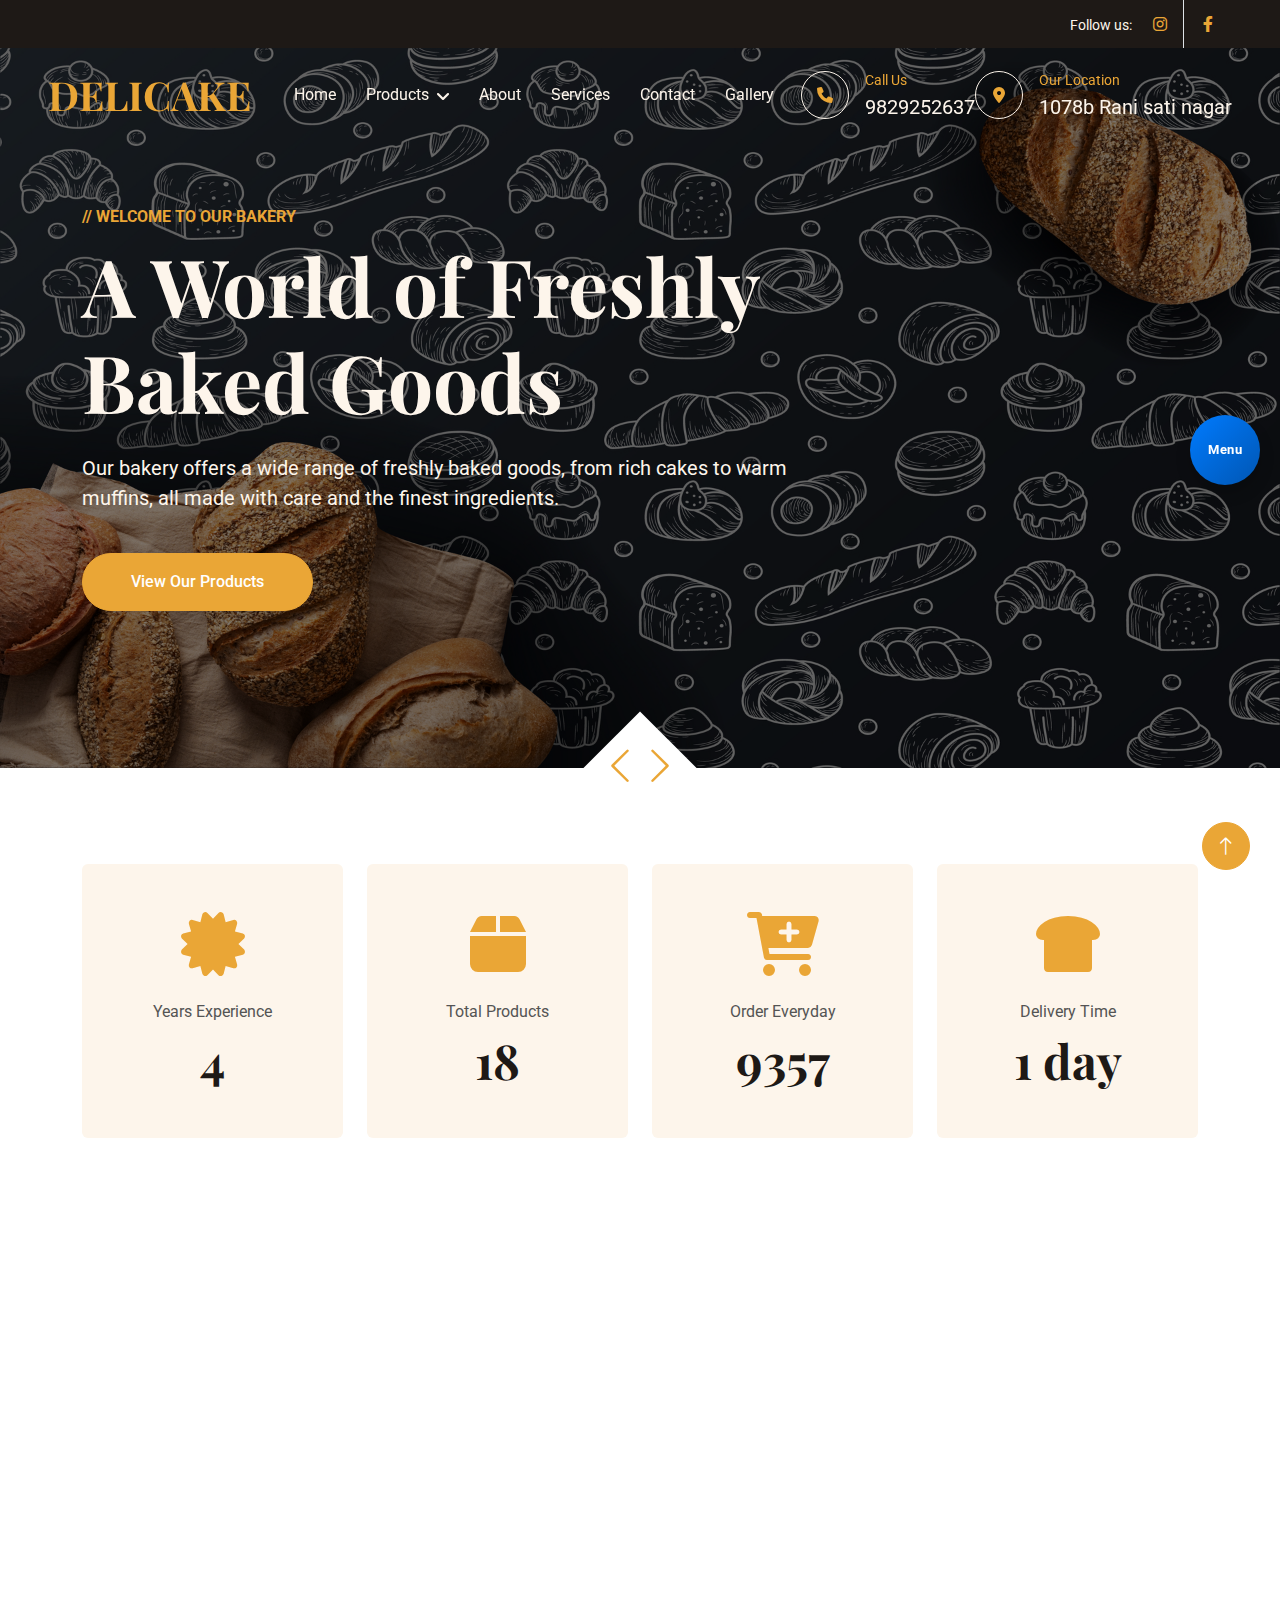
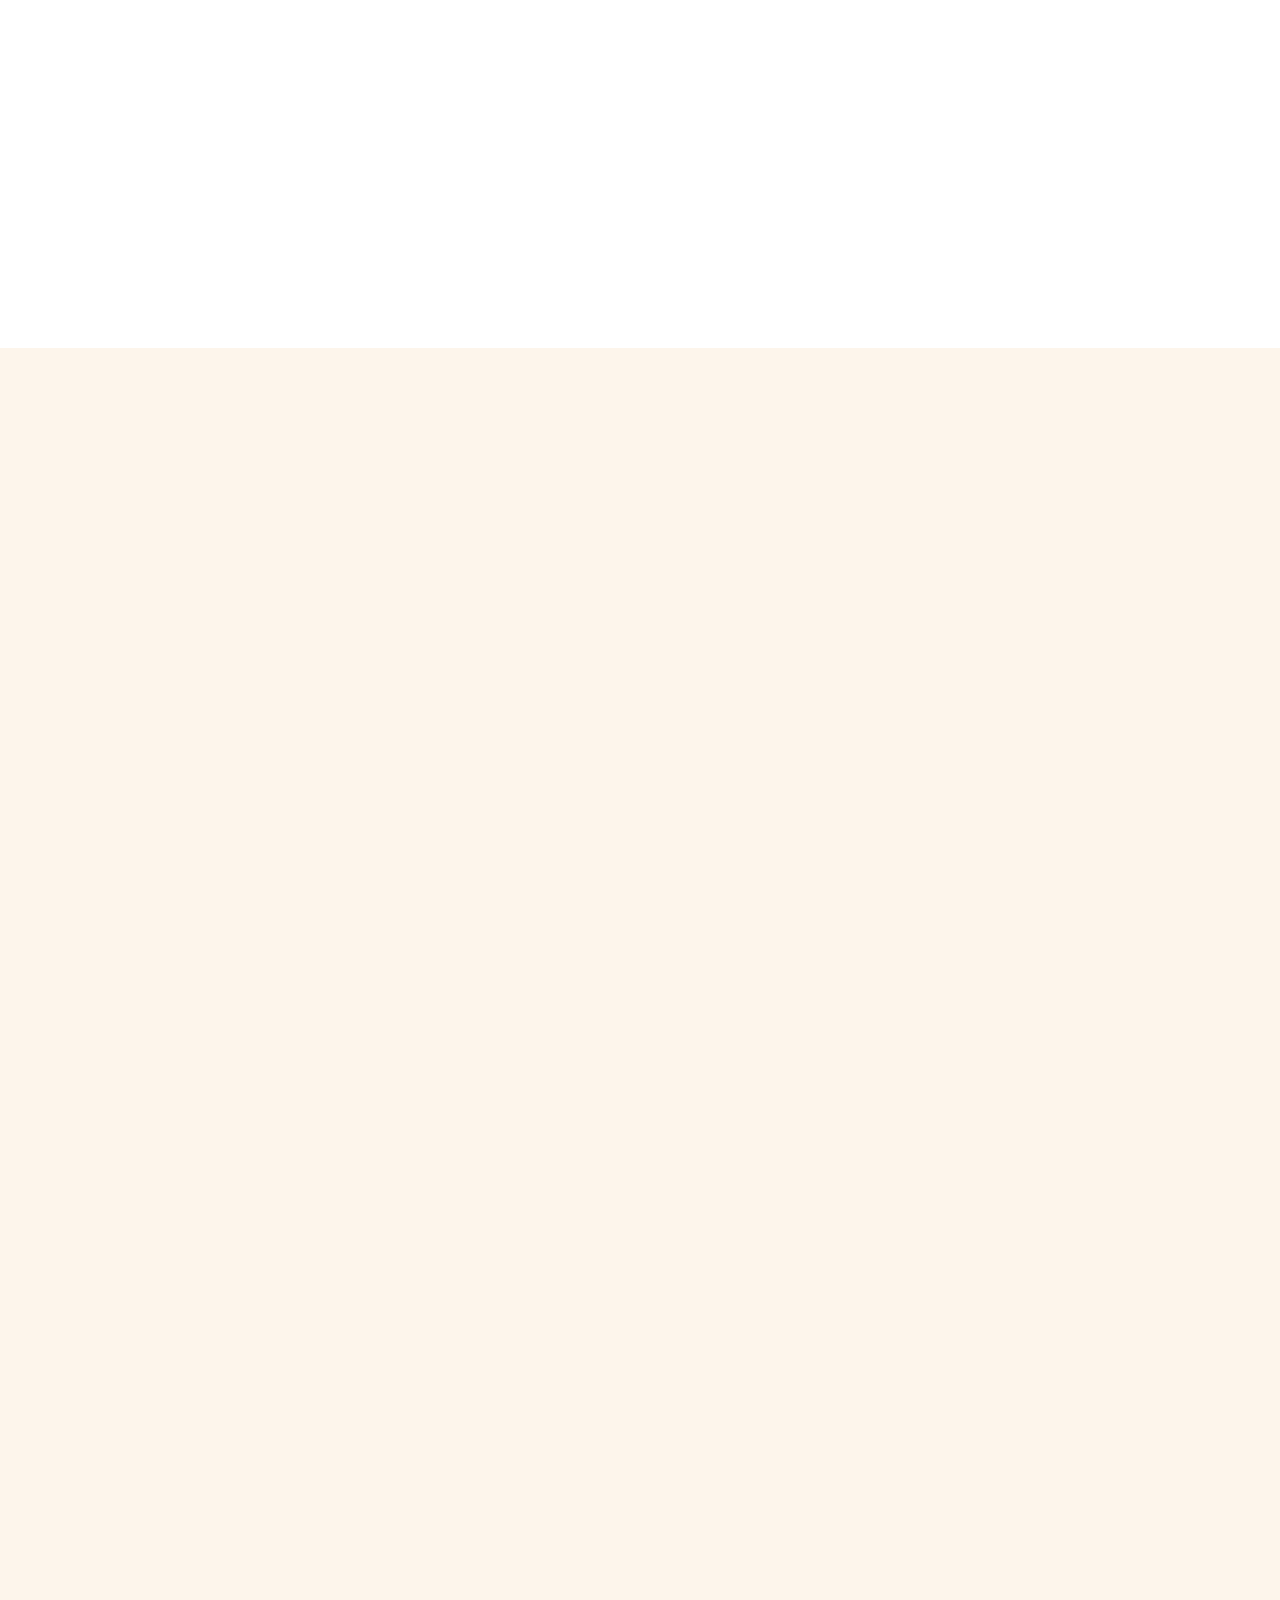
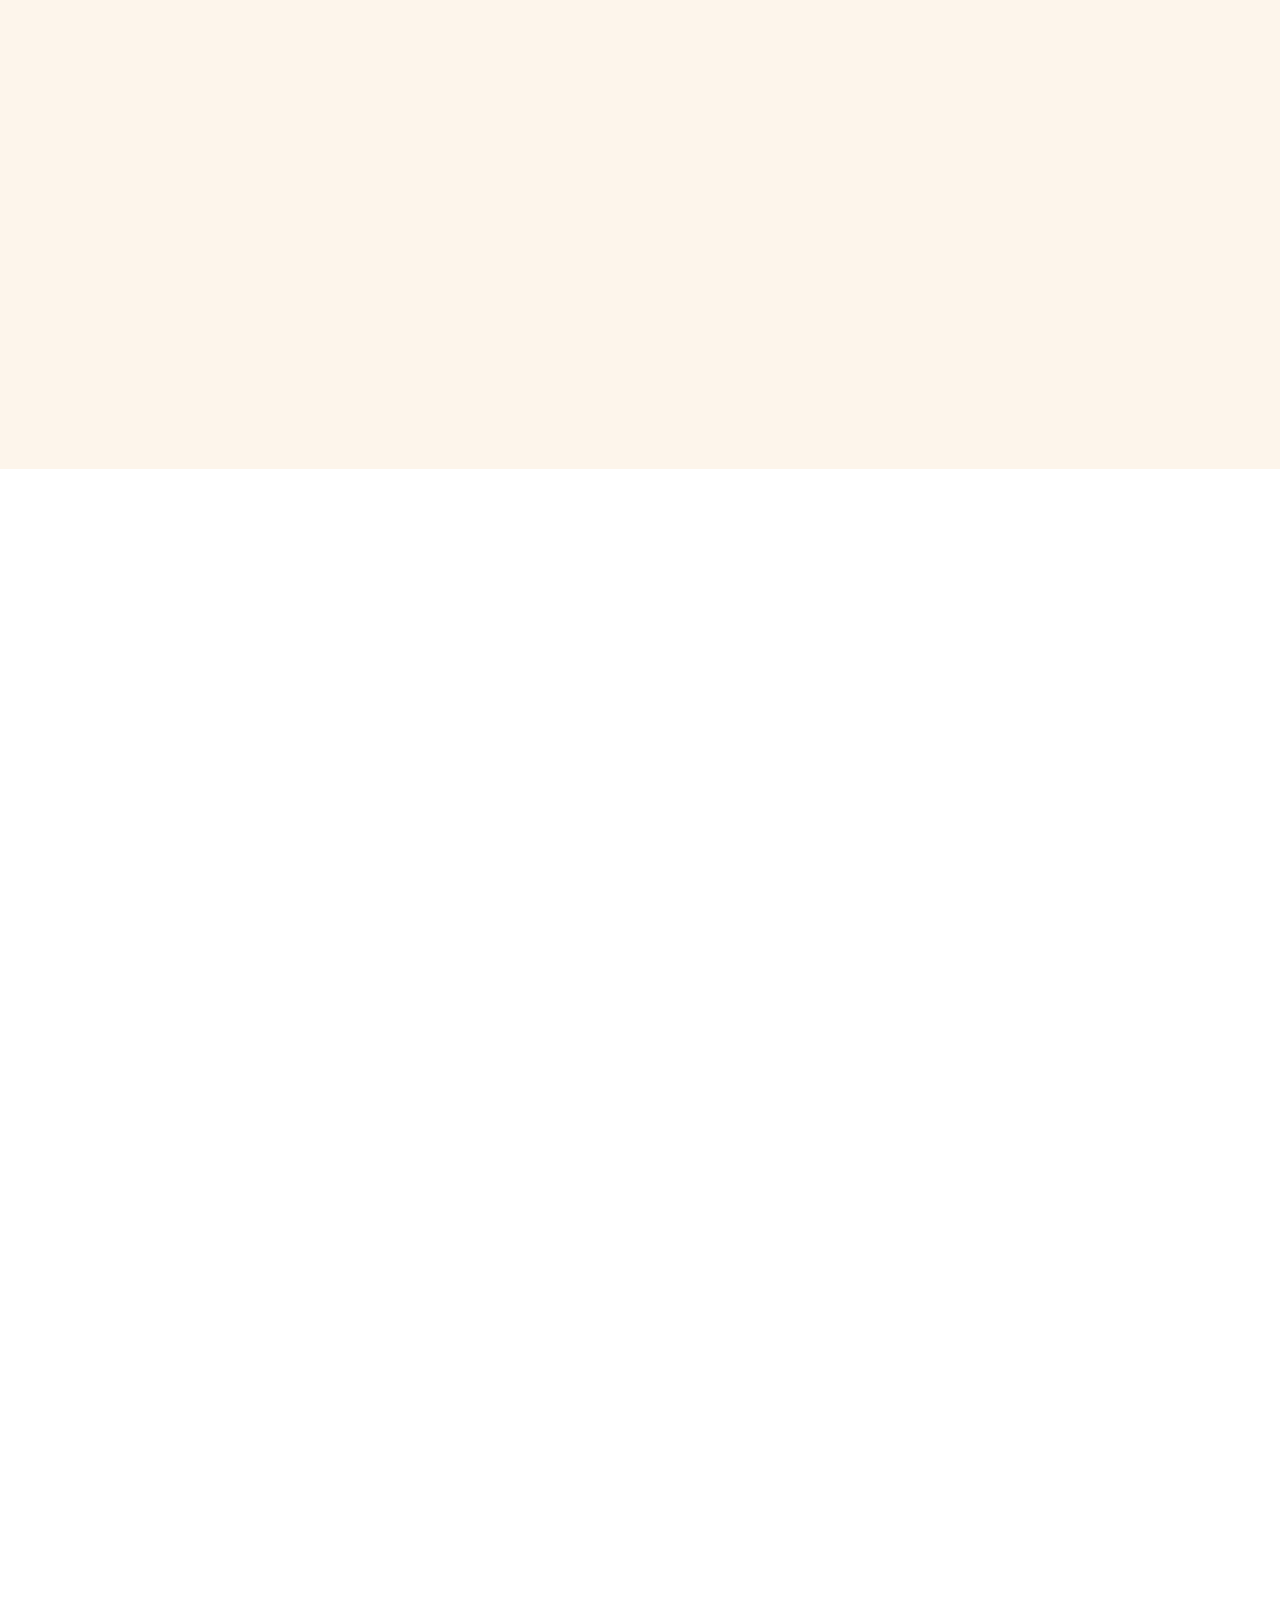
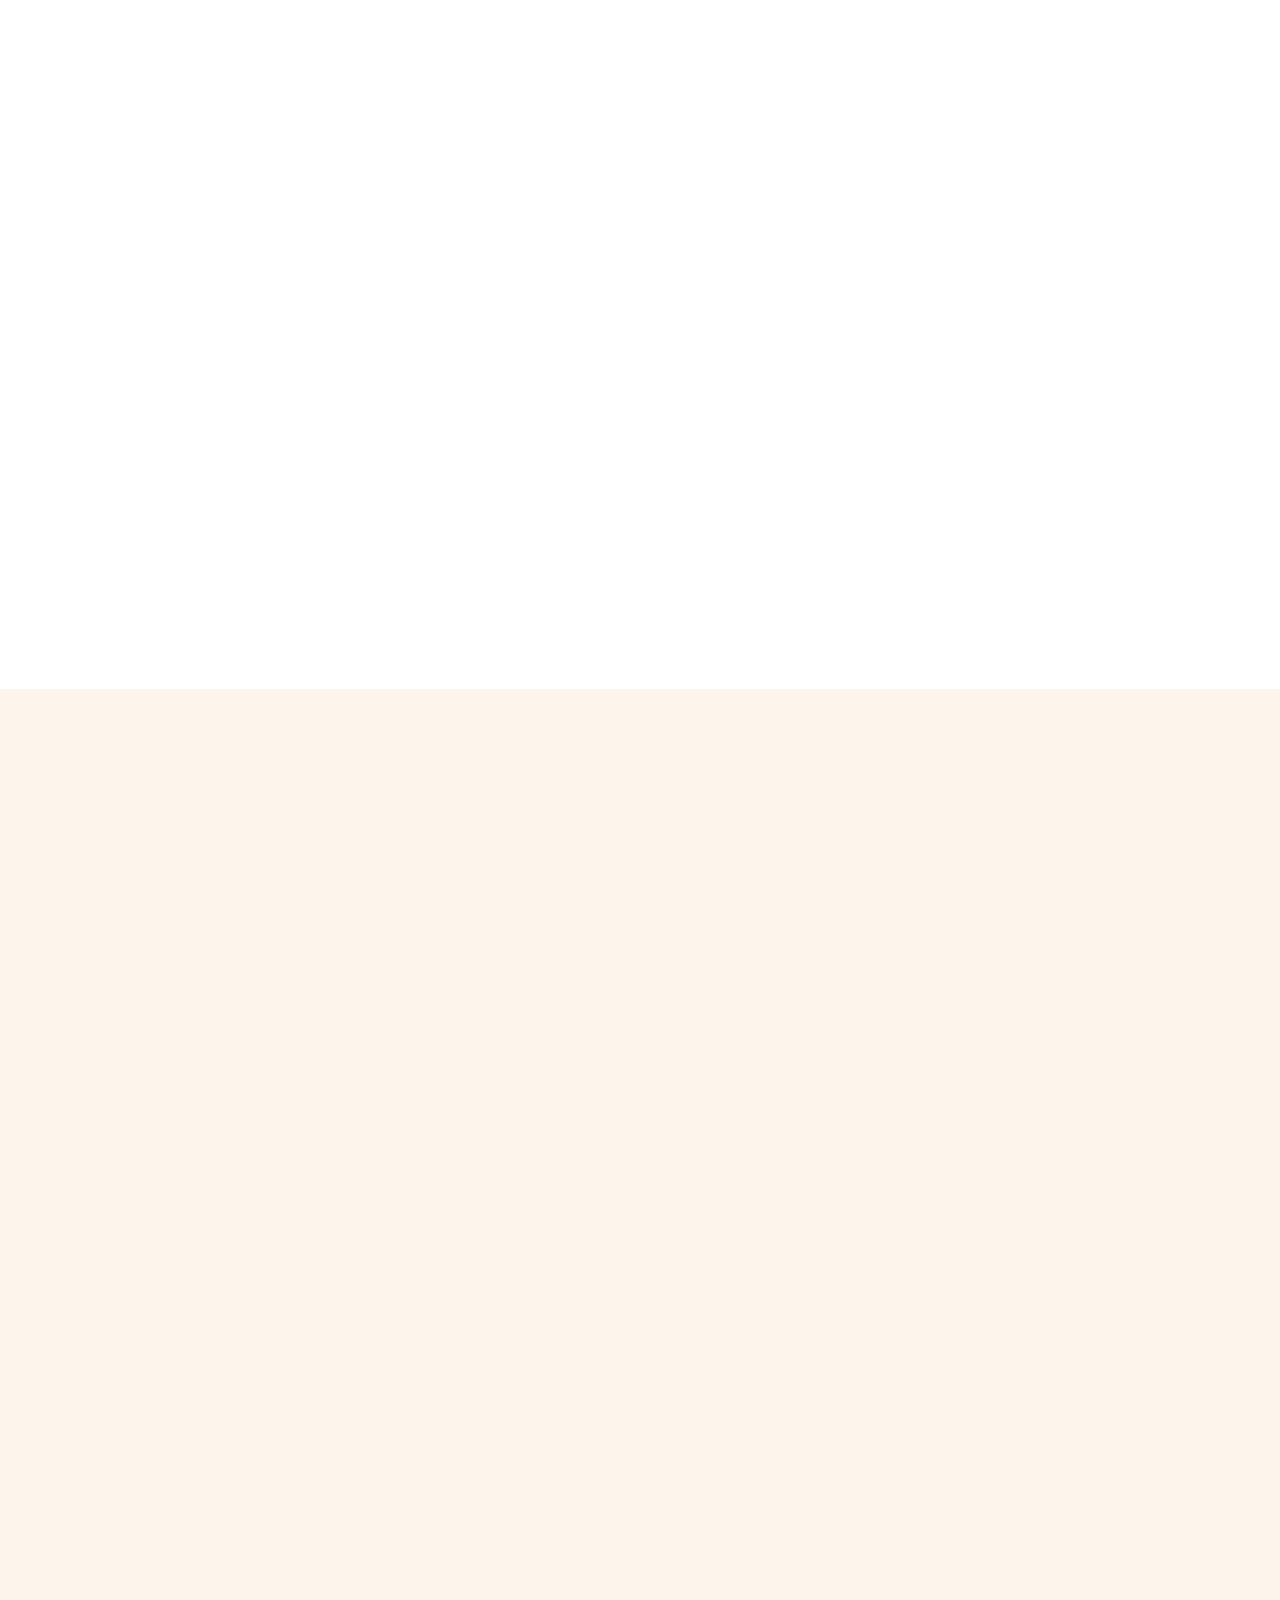
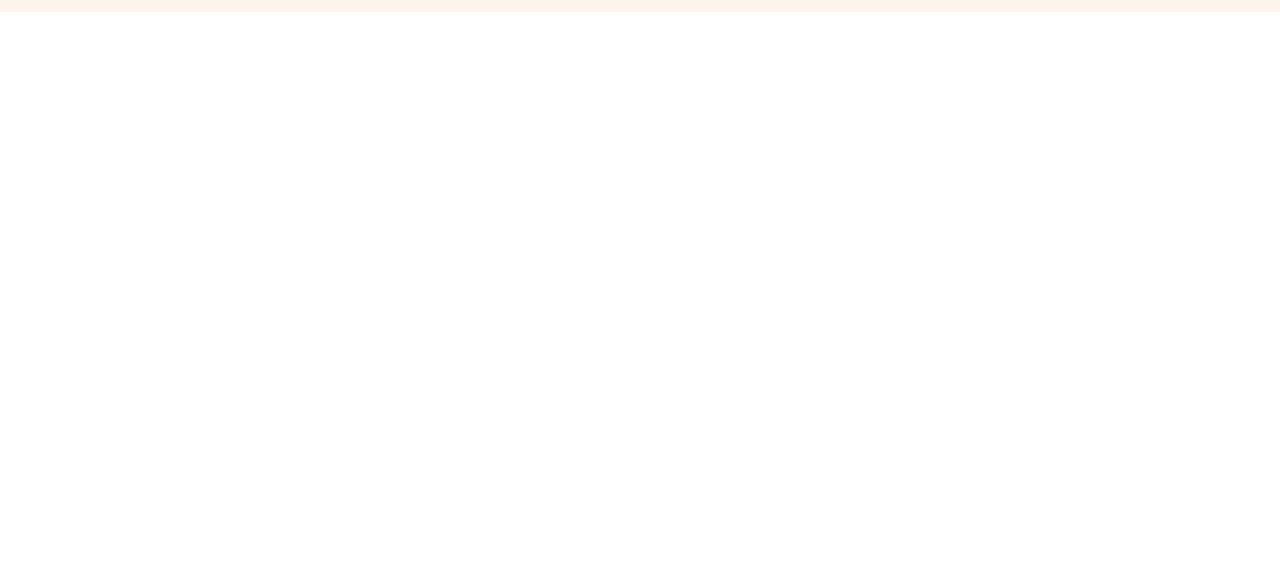
==== index.html @ fd46a16d "Add files via upload" ====
<!DOCTYPE html>
<html lang="en">

<head>
    <meta charset="utf-8">
    <title>Baker - Bakery Website Template</title>
    <meta content="width=device-width, initial-scale=1.0" name="viewport">
    <meta content="" name="keywords">
    <meta content="" name="description">

    <!-- Favicon -->
    <link href="img/favicon.ico" rel="icon">
    <!-- Google Web Fonts -->
    <link rel="preconnect" href="https://fonts.googleapis.com">
    <link rel="preconnect" href="https://fonts.gstatic.com" crossorigin>
    <link
        href="https://fonts.googleapis.com/css2?family=Roboto:wght@400;500&family=Playfair+Display:wght@600;700&display=swap"
        rel="stylesheet">

    <!-- Icon Font Stylesheet -->
    <link href="https://cdnjs.cloudflare.com/ajax/libs/font-awesome/5.10.0/css/all.min.css" rel="stylesheet">
    <link href="https://cdn.jsdelivr.net/npm/bootstrap-icons@1.4.1/font/bootstrap-icons.css" rel="stylesheet">

    <!-- Libraries Stylesheet -->
    <link href="lib/animate/animate.min.css" rel="stylesheet">
    <link href="lib/owlcarousel/assets/owl.carousel.min.css" rel="stylesheet">

    <!-- Customized Bootstrap Stylesheet -->
    <link href="css/bootstrap.min.css" rel="stylesheet">

    <!-- Template Stylesheet -->
    <link href="css/style.css" rel="stylesheet">
</head>

<body>
    <!-- Spinner Start -->
    <div id="spinner"
        class="show bg-white position-fixed translate-middle w-100 vh-100 top-50 start-50 d-flex align-items-center justify-content-center">
        <div class="spinner-grow text-primary" role="status"></div>
    </div>
    <!-- Spinner End -->


    <!-- Topbar Start -->
    <div class="container-fluid top-bar bg-dark text-light px-0 wow fadeIn" data-wow-delay="0.1s">
        <div class="row gx-0 align-items-center d-none d-lg-flex">
            <div class="col-lg-6 px-5 text-start"></div>
            <div class="col-lg-6 px-5 text-end">
                <small>Follow us:</small>
                <div class="h-100 d-inline-flex align-items-center">
                    <a class="btn-lg-square text-primary border-end rounded-0 social-instagram" href="" target="_blank">
                        <i class="fab fa-instagram"></i>
                    </a>
                    <a class="btn-lg-square text-primary  rounded-0 social-facebook" href="" target="_blank">
                        <i class="fab fa-facebook-f"></i>
                    </a>
                    <!-- <a class="btn-lg-square text-primary pe-0 social-twitter" href="" target="_blank">
                        <i class="fab fa-twitter"></i>
                    </a> -->
                </div>
            </div>
        </div>
    </div>
    <!-- Topbar End -->


    <!-- Navbar Start -->
    
    <nav class="navbar navbar-expand-lg navbar-dark fixed-top py-lg-0 px-lg-5 wow fadeIn" data-wow-delay="0.1s">
        <a href="index.html" class="navbar-brand ms-4 ms-lg-0">
            <h1 id="website-name2" class="text-primary m-0">Loading...</h1>
        </a>
        <button type="button" class="navbar-toggler me-4" data-bs-toggle="collapse" data-bs-target="#navbarCollapse">
            <span class="navbar-toggler-icon"></span>
        </button>
        <div class="collapse navbar-collapse" id="navbarCollapse">
            <div class="navbar-nav mx-auto p-4 p-lg-0">
                <a href="index.html" class="nav-item nav-link">Home</a>
                <div class="nav-item dropdown">
                    <a href="#" class="nav-link dropdown-toggle" data-bs-toggle="dropdown"
                        id="products-dropdown">Products</a>
                    <div class="dropdown-menu m-0" id="products-menu">
                        <!-- Categories will be populated here -->
                    </div>
                </div>
                <a href="index.html#about" class="nav-item nav-link">About</a>
                <a href="index.html#service" class="nav-item nav-link">Services</a>
                <a href="index.html#contact" class="nav-item nav-link">Contact</a>
                <a href="Gallery.html" class="nav-item nav-link" target="_blank">Gallery</a>
            </div>
            <a href="tel:+01234567890" class="d-flex align-items-center text-decoration-none">
                <div class="flex-shrink-0 btn-lg-square border border-light rounded-circle">
                    <i class="fa fa-phone text-primary"></i>
                </div>
                <div class="ps-3">
                    <small class="text-primary mb-0">Call Us</small>
                    <p id="contact-phone" class="text-light fs-5 mb-0">Loading...</p>
                </div>
            </a>

            <a href="#" class="d-flex align-items-center text-decoration-none" id="location-link" target="_blank">
                <div class="flex-shrink-0 btn-lg-square border border-light rounded-circle">
                    <i class="fa fa-map-marker-alt text-primary"></i>
                </div>
                <div class="ps-3">
                    <small class="text-primary mb-0">Our Location</small>
                    <p id="contact-location" class="text-light fs-5 mb-0">Loading...</p>
                </div>
            </a>

        </div>
    </nav>

   
    <!-- Navbar End -->


    <!-- Carousel Start -->
    <div class="container-fluid p-0 pb-5 wow fadeIn" data-wow-delay="0.1s">
        <div class="owl-carousel header-carousel position-relative">
            <!-- First Slide: About Bakery -->
            <div class="owl-carousel-item position-relative">
                <img class="img-fluid" src="img/bakery.jpg" alt="Delicious Cakes">
                <div class="owl-carousel-inner">
                    <div class="container">
                        <div class="row justify-content-start">
                            <div class="col-lg-8">
                                <p class="text-primary text-uppercase fw-bold mb-2">// Welcome to Our Bakery</p>
                                <h1 class="display-1 text-light mb-4 animated slideInDown">A World of Freshly Baked
                                    Goods</h1>
                                <p class="text-light fs-5 mb-4 pb-3">Our bakery offers a wide range of freshly baked
                                    goods, from rich cakes to warm muffins, all made with care and the finest
                                    ingredients.</p>
                                <a href="index.html#menu" class="btn btn-primary rounded-pill py-3 px-5">View Our Products</a>
                            </div>
                        </div>
                    </div>
                </div>
            </div>

            <!-- Second Slide: About Cakes -->
            <div class="owl-carousel-item position-relative">
                <img class="img-fluid" src="img/cakes-wall.jpg" alt="Delicious Cakes">
                <div class="owl-carousel-inner">
                    <div class="container">
                        <div class="row justify-content-start">
                            <div class="col-lg-8">
                                <p class="text-primary text-uppercase fw-bold mb-2">// Scrumptious Cakes</p>
                                <h1 class="display-1 text-light mb-4 animated slideInDown">Indulge in Our Rich Cakes
                                </h1>
                                <p class="text-light fs-5 mb-4 pb-3">At our bakery, we craft the finest cakes using
                                    traditional techniques and the highest quality ingredients. Each cake is a
                                    masterpiece, designed to delight your taste buds.</p>
                                <a href="index.html#menu" class="btn btn-primary rounded-pill py-3 px-5">View Our Products</a>
                            </div>
                        </div>
                    </div>
                </div>
            </div>

            <!-- Third Slide: About Muffins -->
            <div class="owl-carousel-item position-relative">
                <img class="img-fluid" src="img/muffin-wall.jpg" alt="Freshly Baked Muffins">
                <div class="owl-carousel-inner">
                    <div class="container">
                        <div class="row justify-content-start">
                            <div class="col-lg-8">
                                <p class="text-primary text-uppercase fw-bold mb-2">// Fresh Muffins</p>
                                <h1 class="display-1 text-light mb-4 animated slideInDown">Freshly Baked Muffins, Just
                                    for You</h1>
                                <p class="text-light fs-5 mb-4 pb-3">Fluffy, warm, and perfectly sweet, our muffins come
                                    in a variety of flavors, from classic blueberry to chocolate chip.</p>
                                <a href="index.html#menu" class="btn btn-primary rounded-pill py-3 px-5">View Our Products</a>
                            </div>
                        </div>
                    </div>
                </div>
            </div>

            <!-- Fourth Slide: About Loaves -->
            <div class="owl-carousel-item position-relative">
                <img class="img-fluid" src="img/carousel-1.jpg" alt="Homemade Loaves">
                <div class="owl-carousel-inner">
                    <div class="container">
                        <div class="row justify-content-start">
                            <div class="col-lg-8">
                                <p class="text-primary text-uppercase fw-bold mb-2">// Homemade Loaves</p>
                                <h1 class="display-1 text-light mb-4 animated slideInDown">Taste the Warmth of Our
                                    Loaves</h1>
                                <p class="text-light fs-5 mb-4 pb-3">From hearty whole wheat to sweet cinnamon, our
                                    loaves are baked to perfection, offering a fresh, comforting taste with every slice.
                                </p>
                                <a href="index.html#menu" class="btn btn-primary rounded-pill py-3 px-5">View Our Products</a>
                            </div>
                        </div>
                    </div>
                </div>
            </div>
        </div>
    </div>
    <!-- Carousel End -->


    <!-- Facts / About Start -->
    <section id="about">
        <div class="container-xxl py-2">
            <div class="container">
                <div class="row g-4">
                    <div class="col-lg-3 col-md-6 wow fadeIn" data-wow-delay="0.1s">
                        <div class="fact-item bg-light rounded text-center h-100 p-5">
                            <i class="fa fa-certificate fa-4x text-primary mb-4"></i>
                            <p class="mb-2">Years Experience</p>
                            <h1 class="display-5 mb-0" id="yearsExperience">0</h1>
                        </div>
                    </div>
                    <div class="col-lg-3 col-md-6 wow fadeIn" data-wow-delay="0.3s">
                        <div class="fact-item bg-light rounded text-center h-100 p-5">
                            <i class="fa fa-box fa-4x text-primary mb-4"></i>
                            <p class="mb-2">Total Products</p>
                            <h1 class="display-5 mb-0" id="totalProducts">0</h1>
                        </div>
                    </div>
                    <div class="col-lg-3 col-md-6 wow fadeIn" data-wow-delay="0.7s">
                        <div class="fact-item bg-light rounded text-center h-100 p-5">
                            <i class="fa fa-cart-plus fa-4x text-primary mb-4"></i>
                            <p class="mb-2">Order Everyday</p>
                            <h1 class="display-5 mb-0" id="orderEveryday">0</h1>
                        </div>
                    </div>
                    <div class="col-lg-3 col-md-6 wow fadeIn" data-wow-delay="0.5s">
                        <div class="fact-item bg-light rounded text-center h-100 p-5">
                            <i class="fa fa-bread-slice fa-4x text-primary mb-4"></i>
                            <p class="mb-2">Delivery Time</p>
                            <h1 class="display-5 mb-0" id="Delivery">1 day</h1>
                        </div>
                    </div>
                </div>
            </div>
        </div>


        <!-- About Start -->
        <div class="container-xxl py-6">
            <div class="container">
                <div class="row g-5">
                    <div class="col-lg-6 wow fadeInUp" data-wow-delay="0.1s">
                        <div class="row img-twice position-relative h-100">
                            <div class="col-6">
                                <img class="img-fluid rounded" src="img/about-1.jpg" alt="Freshly Baked Goods">
                            </div>
                            <div class="col-6 align-self-end">
                                <img class="img-fluid rounded" src="img/about-2.jpg" alt="Artisan Baking Process">
                            </div>
                        </div>
                    </div>
                    <div class="col-lg-6 wow fadeInUp" data-wow-delay="0.5s">
                        <div class="h-100">
                            <p class="text-primary text-uppercase mb-2">// About Us</p>
                            <h1 class="display-6 mb-4">Baking with Passion, Serving with Love</h1>
                            <p>We take pride in crafting each item with love and dedication. Our experienced bakers use
                                only the finest ingredients, ensuring every bite is as delightful as the last. Whether
                                it's a classic muffin or a decadent chocolate cake, we bake from the heart, making sure
                                each product meets our high standards of quality.</p>
                            <p>We believe in creating more than just delicious treats – we aim to bring joy to every
                                customer, one bite at a time. Our commitment to freshness and quality ensures that you
                                can taste the love in every bite.</p>
                            <div class="row g-2 mb-4">
                                <div class="col-sm-6">
                                    <i class="fa fa-check text-primary me-2"></i>Fresh, Local Ingredients
                                </div>
                                <div class="col-sm-6">
                                    <i class="fa fa-check text-primary me-2"></i>Custom Cakes & Pastries
                                </div>
                                <div class="col-sm-6">
                                    <i class="fa fa-check text-primary me-2"></i>Online Ordering Available
                                </div>
                                <div class="col-sm-6">
                                    <i class="fa fa-check text-primary me-2"></i>Fast & Reliable Delivery
                                </div>
                            </div>
                            <a class="btn btn-primary rounded-pill py-3 px-5" href="#menu">Discover Our Menu</a>
                        </div>
                    </div>
                </div>
            </div>
        </div>
        <!-- About End -->
    </section>
    <!-- Facts / About End -->


    <!-- Contact Start -->
    <section id="contact">
        <div class="container-xxl bg-light my-6 py-6 pt-0">
            <div class="container">
                <div class="bg-primary text-light rounded-bottom p-5 my-6 mt-0 wow fadeInUp" data-wow-delay="0.1s">
                    <div class="row g-4 align-items-center">
                        <div class="col-lg-6">
                            <h1 class="display-4 text-light mb-0">The Best Bakery In Your City</h1>
                        </div>
                        <div class="col-lg-6 text-lg-end">
                            <div class="d-inline-flex align-items-center text-start">
                                <i class="fa fa-phone-alt fa-4x flex-shrink-0"></i>
                                <div class="ms-4">
                                    <p class="fs-5 fw-bold mb-0">Call Us</p>
                                    <p class="fs-1 fw-bold mb-0" id="contact-section-phone">Loading...</p>
                                </div>
                            </div>
                        </div>
                    </div>
                </div>
                <!-- Contact End -->
                <!-- Product Start -->
                <section id="menu">
                    <div class="text-center mx-auto mb-5 wow fadeInUp" data-wow-delay="0.1s" style="max-width: 500px;">
                        <p class="text-primary text-uppercase mb-2">// Bakery Products</p>
                        <h1 class="display-6 mb-4">Explore The Categories Of Our Bakery Products</h1>
                    </div>

                    <div class="row g-4" id="categories-container"></div>
                </section>


            </div>
        </div>
    </section>
    <!-- Product End -->


    <!-- Service Start -->
    <section id="service">
        <div class="container-xxl py-6">
            <div class="container">
                <div class="row g-5">
                    <div class="col-lg-6 wow fadeInUp" data-wow-delay="0.1s">
                        <p class="text-primary text-uppercase mb-2">// Our Services</p>
                        <h1 class="display-6 mb-4">What Do We Offer For You?</h1>
                        <p class="mb-5">Indulge in our freshly baked goods crafted with love and the finest ingredients.
                            Whether you're looking for a custom cake for a special occasion or freshly baked bread, we
                            have something for everyone.</p>
                        <div class="row gy-5 gx-4">
                            <div class="col-sm-6 wow fadeIn" data-wow-delay="0.1s">
                                <div class="d-flex align-items-center mb-3">
                                    <div class="flex-shrink-0 btn-square bg-primary rounded-circle me-3">
                                        <i class="fa fa-bread-slice text-white"></i>
                                    </div>
                                    <h5 class="mb-0">Freshly Baked Bread</h5>
                                </div>
                                <span>Enjoy our wide range of freshly baked breads, made with the finest ingredients and
                                    baked to perfection daily. From soft rolls to crusty baguettes, we have it
                                    all.</span>
                            </div>
                            <div class="col-sm-6 wow fadeIn" data-wow-delay="0.2s">
                                <div class="d-flex align-items-center mb-3">
                                    <div class="flex-shrink-0 btn-square bg-primary rounded-circle me-3">
                                        <i class="fa fa-birthday-cake text-white"></i>
                                    </div>
                                    <h5 class="mb-0">Custom Cakes</h5>
                                </div>
                                <span>Celebrate special moments with a custom cake designed just for you. Choose from a
                                    variety of flavors, fillings, and designs to make your event even sweeter.</span>
                            </div>
                            <div class="col-sm-6 wow fadeIn" data-wow-delay="0.3s">
                                <div class="d-flex align-items-center mb-3">
                                    <div class="flex-shrink-0 btn-square bg-primary rounded-circle me-3">
                                        <i class="fa fa-cart-plus text-white"></i>
                                    </div>
                                    <h5 class="mb-0">Online Orders</h5>
                                </div>
                                <span>Order your favorite baked goods from the comfort of your home. Our online platform
                                    lets you place orders for bread, cakes, and pastries with just a few clicks.</span>
                            </div>
                            <div class="col-sm-6 wow fadeIn" data-wow-delay="0.4s">
                                <div class="d-flex align-items-center mb-3">
                                    <div class="flex-shrink-0 btn-square bg-primary rounded-circle me-3">
                                        <i class="fa fa-truck text-white"></i>
                                    </div>
                                    <h5 class="mb-0">Home Delivery</h5>
                                </div>
                                <span>We deliver our freshly baked goods directly to your doorstep. Enjoy the
                                    convenience of having warm, delicious bread and pastries without leaving your
                                    home.</span>
                            </div>
                        </div>
                    </div>
                    <div class="col-lg-6 wow fadeInUp" data-wow-delay="0.5s">
                        <div class="row img-twice position-relative h-100">
                            <div class="col-6">
                                <img class="img-fluid rounded" src="img/service-1.jpg" alt="Freshly Baked Bread">
                            </div>
                            <div class="col-6 align-self-end">
                                <img class="img-fluid rounded" src="img/service-2.jpg" alt="Custom Cakes">
                            </div>
                        </div>
                    </div>
                </div>
            </div>
        </div>
    </section>



    <!-- Team Start -->

    <style>
        /* Add a box shadow to the team item container */
        .team-item {
            box-shadow: 0 4px 8px rgba(0, 0, 0, 0.5);
            /* Soft shadow */
            border-radius: 10px;
            /* Rounded corners for a clean look */
            overflow: hidden;
            /* Ensure the shadow doesn't overflow */
            transition: transform 0.3s ease, box-shadow 0.3s ease;
            /* Smooth hover effect */
        }

        /* Add hover effect for the team item */
        .team-item:hover {
            transform: translateY(-5px);
            /* Slight lift on hover */
            box-shadow: 0 6px 12px rgba(0, 0, 0, 0.15);
            /* Darker shadow on hover */
        }
    </style>
    <div class="container-xxl py-6">
        <div class="container">
            <div class="text-center mx-auto mb-5 wow fadeInUp" data-wow-delay="0.1s" style="max-width: 500px;">
                <p class="text-primary text-uppercase mb-2">// Our Team</p>
                <h1 class="display-6 mb-4">We're Super Professional At Our Skills</h1>
            </div>
            <div class="row g-4 justify-content-center" id="team-section">
                <!-- Dynamic content will be injected here -->
            </div>
        </div>
    </div>

    <!-- Team End -->


    <!-- Testimonial Start -->
    <style>
        /* WhatsApp Green Button */
        .btn-whatsapp {
            background-color: #25D366;
            color: white;
            border-radius: 25px;
            transition: background-color 0.3s ease, transform 0.2s ease;
            font-size: 18px;
        }

        /* WhatsApp Button Hover Effect */
        .btn-whatsapp:hover {
            background-color: #128C7E;
            /* Darker green for hover */
            transform: translateY(-2px);
            /* Slight upward motion */
        }

        .btn-whatsapp i {
            font-size: 20px;
        }

        /* Adjusting the spacing between the button text and the icon */
        .btn-whatsapp:hover i {
            color: #fff;
            /* Ensures the icon remains white on hover */
        }

        /* Responsive adjustments */
        @media (max-width: 768px) {
            .btn-whatsapp {
                font-size: 16px;
                /* Smaller font size on mobile */
                padding: 10px 20px;
                /* Adjust padding */
            }

            .btn-whatsapp i {
                font-size: 18px;
                /* Smaller icon on mobile */
            }

            .col-md-6 {
                text-align: center;
                /* Center-align text on mobile */
                margin-bottom: 20px;
                /* Add some space between the sections */
            }

            .col-md-6.text-md-end {
                text-align: center;
                /* Center-align button on mobile */
                position: relative;
                /* Ensure the button is positioned correctly */
                margin-top: 15px;
            }
        }
    </style>

    <div class="container-xxl bg-light my-6 py-6 pb-0">
        <div class="container">
            <div class="text-center mx-auto mb-2 wow fadeInUp" data-wow-delay="0.1s" style="max-width: 500px;">
                <p class="text-primary text-uppercase mb-2">// Client's Review</p>
                <h1 class="display-6 mb-4">
                    More Than <span id="customer-count">0</span> Customers Trusted Us
                </h1>
            </div>


            <div class="owl-carousel testimonial-carousel wow fadeInUp" data-wow-delay="0.1s" id="testimonial-section">
                <!-- Dynamic testimonials will be injected here -->
            </div>



            <div class="bg-primary text-light rounded-top p-5 my-6 mb-0 wow fadeInUp" data-wow-delay="0.1s">
                <div class="row align-items-center">
                    <div class="col-12 col-md-6">
                        <h1 class="display-4 text-light mb-0">Join Our WhatsApp Group</h1>
                        <p class="text-light">Click below to join our WhatsApp group for the latest updates on new
                            product launches and special offers!</p>
                    </div>
                    <div class="col-12 col-md-6 text-md-end">
                        <div class="position-relative">
                            <a href="" id="whatsapp-link"
                                class="btn btn-whatsapp py-2 px-4 position-absolute top-0 end-0 mt-2 me-2"
                                target="_blank">
                                <i class="fab fa-whatsapp me-2"></i> Join Now
                            </a>
                        </div>
                    </div>
                </div>
            </div>
        </div>
    </div>

    <link href="https://cdnjs.cloudflare.com/ajax/libs/font-awesome/6.0.0-beta3/css/all.min.css" rel="stylesheet">
    <!-- Testimonial End -->


    <!-- Footer Start -->
    <div class="container-fluid bg-dark text-light footer my-6 mb-0 py-5 wow fadeIn" data-wow-delay="0.1s">
        <div class="container py-5">
            <div class="row g-5 justify-content-center">
                <div class="col-lg-3 col-md-6">
                    <h4 class="text-light mb-4">Bakery Address</h4>
                    <p class="mb-2">
                        <i class="fa fa-map-marker-alt me-3"></i><span class="office-address">Loading address...</span>
                    </p>
                    <p class="mb-2">
                        <i class="fa fa-phone-alt me-3"></i><span class="office-phone">Loading phone...</span>
                    </p>
                    <p class="mb-2">
                        <i class="fa fa-envelope me-3"></i><span class="office-email">Loading email...</span>
                    </p>
                    <div class="d-flex pt-2">
                        <a class="btn btn-square btn-outline-light rounded-circle me-1 social-twitter" href=""><i
                                class="fab fa-twitter"></i></a>
                        <a class="btn btn-square btn-outline-light rounded-circle me-1 social-facebook" href=""><i
                                class="fab fa-facebook-f"></i></a>
                        <a class="btn btn-square btn-outline-light rounded-circle me-1 social-youtube" href=""><i
                                class="fab fa-youtube"></i></a>
                        <a class="btn btn-square btn-outline-light rounded-circle me-0 social-linkedin" href=""><i
                                class="fab fa-linkedin-in"></i></a>
                    </div>
                </div>
                <div class="col-lg-3 col-md-6">
                    <h4 class="text-light mb-4">Quick Links</h4>
                    <a class="btn btn-link" href="index.html#about">About Us</a>
                    <a class="btn btn-link" href="index.html#contact">Contact Us</a>
                    <a class="btn btn-link" href="index.html#services">Our Services</a>
                    <a href="Gallery.html" class="btn btn-link">Gallery</a>
                </div>

                <div class="col-lg-3 col-md-6" id="galleryLink">
                    <h4 class="text-light mb-4">Photo Gallery</h4>
                    <div class="row g-2 photo-gallery">
                        <!-- Images will be dynamically loaded here -->
                    </div>
                </div>

                <script>
                    document.getElementById("galleryLink").addEventListener("click", function () {
                        window.open("gallery.html", "_blank");  // Open in a new tab
                    });
                </script>

            </div>
        </div>
    </div>
    <!-- Footer End -->

    <!-- Copyright Start -->
    <div class="container-fluid copyright text-light py-4 wow fadeIn" data-wow-delay="0.1s">
        <div class="container">
            <div class="row">
                <div class="col-md-6 text-center text-md-start mb-3 mb-md-0">
                    &copy; <a href="#" id="website-name">Loading...</a> , All Right
                    Reserved.
                </div>
                <div class="col-md-6 text-center text-md-end">
                    Designed By <span id="developer-name">HTML Codex</span>
                    <a href="" id="developer-linkedin" class="btn btn-link">LinkedIn</a>
                </div>
            </div>
        </div>
    </div>
    <!-- Copyright End -->


    <!-- Back to Top -->
    <a href="#" class="btn btn-lg btn-primary btn-lg-square rounded-circle back-to-top"><i
            class="bi bi-arrow-up"></i></a>


    <!-- JavaScript Libraries -->
    <script src="https://code.jquery.com/jquery-3.4.1.min.js"></script>
    <script src="https://cdn.jsdelivr.net/npm/bootstrap@5.0.0/dist/js/bootstrap.bundle.min.js"></script>
    <script src="lib/wow/wow.min.js"></script>
    <script src="lib/easing/easing.min.js"></script>
    <script src="lib/waypoints/waypoints.min.js"></script>
    <script src="lib/counterup/counterup.min.js"></script>
    <script src="lib/owlcarousel/owl.carousel.min.js"></script>

    <!-- Template Javascript -->
    <script src="js/main.js"></script>
    <script src="index.js"></script>
    <script src="data.js"></script>
    <script src="testimonial.js"></script>
    <style>
        /* Floating Button Styles */
        .floating-button {
            position: fixed;
            right: 20px;
            top: 50%;
            transform: translateY(-50%);
            width: 70px;
            height: 70px;
            background: linear-gradient(135deg, #007bff, #0056b3);
            border-radius: 50%;
            display: flex;
            flex-direction: column;
            align-items: center;
            justify-content: center;
            color: white;
            box-shadow: 0 8px 15px rgba(0, 0, 0, 0.2);
            cursor: pointer;
            text-align: center;
            z-index: 1000;
            font-size: 14px;
            transition: transform 0.3s ease, box-shadow 0.3s ease, background 0.3s ease;
        }
        
        .floating-button i {
            font-size: 28px;
            margin-bottom: 5px;
            transition: transform 0.3s ease, color 0.3s ease;
        }
        
        .floating-button p {
            font-size: 13px;
            margin: 0;
            font-weight: bold;
            letter-spacing: 0.5px;
        }
        
        .floating-button:hover {
            transform: translateY(-50%) scale(1.15);
            box-shadow: 0 12px 20px rgba(0, 0, 0, 0.3);
            background: linear-gradient(135deg, #0056b3, #003d7a);
        }
        
        .floating-button:hover i {
            transform: scale(1.2);
            color: #d4e9ff;
        }
        
        .floating-button:hover p {
            color: #d4e9ff;
        }
        
        /* Modal Content */
        .modal-content {
            position: relative;
            background: transparent; /* Transparent to focus on the image */
            padding: 0;
            border: none;
            max-width: 100%; /* Allow full width on smaller screens */
            max-height: 100%;
            display: flex;
            justify-content: center;
            align-items: center;
            overflow: hidden;
        }
        
        /* Modal Image */
        .modal-image {
            height: 100vh; /* Full viewport height */
            width: auto; /* Maintain aspect ratio */
            display: block;
            margin: 0 auto;
        }
        
        /* Close Button Attached to Image */
        .close-button {
            position: absolute;
            top: 10px;
            right: 10px;
            background: rgba(0, 0, 0, 0.7); /* Semi-transparent background */
            color: #fff;
            border: none;
            width: 40px;
            height: 40px;
            border-radius: 50%;
            font-size: 20px;
            cursor: pointer;
            display: flex;
            align-items: center;
            justify-content: center;
            z-index: 3000;
            transition: background 0.3s ease;
        }
        
        .close-button:hover {
            background: rgba(0, 0, 0, 0.9);
        }
        
        /* Menu Modal Background *//* Menu Modal Background */
        .menu-modal {
           
            display: none;
            position: fixed;
            top: 0;
            left: 0;
            width: 100%;
            height: 100%;
            background: rgba(0, 0, 0, 0.7); /* Dimmed background */
            z-index: 2000;
            justify-content: center;
            align-items: center;
            animation: fadeIn 0.3s ease-in-out;
        }
        
        /* Modal Content */
        .modal-content {
            width: max-content;
           
            position: relative;
            display: inline-block;
        }
        
        /* Close Button */
        .close-button {
            position: fixed;
        
            background: transparent;
            border: none;
            font-size: 30px;
            color: white;
            cursor: pointer;
        }
        .close-button:hover {
            
            background-color: red;
        }
        /* Image */
        .modal-image {
            width: 100%;
            height: auto;
            max-width: 600px; /* Adjust as needed */
        }
        
        /* Responsive Adjustments for Smaller Screens */
        @media (max-width: 768px) {
            .modal-image {
                height: auto; /* Auto height for smaller screens */
                width: 100%; /* Full width */
            }
        
            .close-button {
                top: 5px;
                right: 5px;
                width: 30px;
                height: 30px;
                font-size: 16px;
            }
        }
        
        
        
        
            </style>
        
        <!-- Floating Button -->
        <div class="floating-button" id="menuButton">
            <p>Menu</p>
        </div>
        
        <!-- Menu Modal -->
        <div class="menu-modal" id="menuModal">
            <div class="modal-content">
                <button class="close-button" id="closeMenuModal">&times;</button>
                <img src="img/profile/menu.jpg" alt="MENU" class="modal-image" />
            </div>
        </div>
        
        
        
        <script>
            // Get references to elements
        const menuButton = document.getElementById("menuButton");
        const menuModal = document.getElementById("menuModal");
        const closeMenuModal = document.getElementById("closeMenuModal");
        
        // Show modal when menu button is clicked
        menuButton.addEventListener("click", () => {
            menuModal.style.display = "flex"; // Show the modal
        });
        
        // Close modal when the close button is clicked
        closeMenuModal.addEventListener("click", () => {
            menuModal.style.display = "none"; // Hide the modal
        });
        
        // Close modal when clicking outside the image
        menuModal.addEventListener("click", (e) => {
            // Ensure the click is outside the modal-content and not on the image
            if (e.target === menuModal) {
                menuModal.style.display = "none"; // Hide the modal
            }
        });
        
        
            </script>
</body>

</html>
---- css/style.css ----
/********** Template CSS **********/

.product-item {
    height: 450px;
    
  }
  
  .product-item img {
    height:350px;
    object-fit: cover;
  }
  
  
/* Center the quantity controls */
.quantity-controls {
    display: flex;
    align-items: center;
}

.quantity-controls .btn {
    width: 30px;
    height: 30px;
    display: flex;
    justify-content: center;
    align-items: center;
    font-size: 16px;
    padding: 0;
}

.quantity-value {
    font-size: 16px;
    font-weight: bold;
}
.floating-cart {
    position: fixed;
    top: 0;
    right: -350px; /* Start hidden */
    width: 350px;
    height: 100vh;
    background-color: white;
    box-shadow: -2px 0 5px rgba(0,0,0,0.2);
    z-index: 1050;
    transition: right 0.3s ease-in-out;
    display: flex;
    flex-direction: column;
}

.floating-cart.show {
    right: 0;
}

.cart-header {
    padding: 1rem;
    border-bottom: 1px solid #dee2e6;
    display: flex;
    justify-content: space-between;
    align-items: center;
    background-color: #f8f9fa;
}

.cart-items {
    flex-grow: 1;
    overflow-y: auto;
    padding: 1rem;
}

.cart-item {
    display: flex;
    align-items: center;
    padding: 0.5rem 0;
    border-bottom: 1px solid #dee2e6;
}

.cart-item img {
    width: 50px;
    height: 50px;
    object-fit: cover;
    margin-right: 1rem;
}

.cart-item-details {
    flex-grow: 1;
}

.cart-footer {
    padding: 1rem;
    border-top: 1px solid #dee2e6;
    background-color: #f8f9fa;
}

:root {
    --primary: #EAA636;
    --secondary: #545454;
    --light: #FDF5EB;
    --dark: #1E1916;
}

h4,
h5,
h6,
.h4,
.h5,
.h6 {
    font-weight: 600 !important;
}

.py-6 {
    padding-top: 6rem;
    padding-bottom: 6rem;
}

.my-6 {
    margin-top: 6rem;
    margin-bottom: 6rem;
}

.back-to-top {
    position: fixed;
    display: none;
    right: 30px;
    bottom: 30px;
    z-index: 99;
}


/*** Spinner ***/
#spinner {
    opacity: 0;
    visibility: hidden;
    transition: opacity .5s ease-out, visibility 0s linear .5s;
    z-index: 99999;
}

#spinner.show {
    transition: opacity .5s ease-out, visibility 0s linear 0s;
    visibility: visible;
    opacity: 1;
}


/*** Button ***/
.btn {
    font-weight: 500;
    transition: .5s;
}

.btn.btn-primary {
    color: #FFFFFF;
}

.btn-square {
    width: 38px;
    height: 38px;
}

.btn-sm-square {
    width: 32px;
    height: 32px;
}

.btn-lg-square {
    width: 48px;
    height: 48px;
}

.btn-square,
.btn-sm-square,
.btn-lg-square {
    padding: 0;
    display: flex;
    align-items: center;
    justify-content: center;
    font-weight: normal;
}


/*** Navbar ***/
.navbar .dropdown-toggle::after {
    border: none;
    content: "\f107";
    font-family: "Font Awesome 5 Free";
    font-weight: 900;
    vertical-align: middle;
    margin-left: 8px;
}

.navbar .navbar-nav .nav-link {
    padding: 35px 15px;
    color: var(--light);
    outline: none;
}

.navbar .navbar-nav .nav-link:hover,
.navbar .navbar-nav .nav-link.active {
    color: var(--primary);
}

.navbar.fixed-top {
    transition: .5s;
}

@media (max-width: 991.98px) {
    .navbar .navbar-nav {
        margin-top: 10px;
        border-top: 1px solid rgba(255, 255, 255, .3);
        background: var(--dark);
    }

    .navbar .navbar-nav .nav-link {
        padding: 10px 0;
    }
}

@media (min-width: 992px) {
    .navbar .nav-item .dropdown-menu {
        display: block;
        visibility: hidden;
        top: 100%;
        transform: rotateX(-75deg);
        transform-origin: 0% 0%;
        transition: .5s;
        opacity: 0;
    }

    .navbar .nav-item:hover .dropdown-menu {
        transform: rotateX(0deg);
        visibility: visible;
        transition: .5s;
        opacity: 1;
    }
}


/*** Header ***/
.header-carousel .owl-carousel-inner {
    position: absolute;
    width: 100%;
    height: 100%;
    top: 0;
    left: 0;
    display: flex;
    align-items: center;
    background: rgba(0, 0, 0, .5);
}

@media (max-width: 768px) {
    .header-carousel .owl-carousel-item {
        position: relative;
        min-height: 600px;
    }

    .header-carousel .owl-carousel-item img {
        position: absolute;
        width: 100%;
        height: 100%;
        object-fit: cover;
    }

    .header-carousel .owl-carousel-item p {
        font-size: 16px !important;
    }
}

.header-carousel .owl-nav {
    position: relative;
    width: 80px;
    height: 80px;
    margin: -40px auto 0 auto;
    display: flex;
    justify-content: center;
    align-items: center;
}

.header-carousel .owl-nav::before {
    position: absolute;
    content: "";
    width: 100%;
    height: 100%;
    top: 0;
    left: 0;
    background: #FFFFFF;
    transform: rotate(45deg);
}

.header-carousel .owl-nav .owl-prev,
.header-carousel .owl-nav .owl-next {
    position: relative;
    font-size: 40px;
    color: var(--primary);
    transition: .5s;
    z-index: 1;
}

.header-carousel .owl-nav .owl-prev:hover,
.header-carousel .owl-nav .owl-next:hover {
    color: var(--dark);
}

.page-header {
    margin-bottom: 6rem;
    background: linear-gradient(rgba(0, 0, 0, .5), rgba(0, 0, 0, .5)), url(../img/carousel-1.jpg) center center no-repeat;
    background-size: cover;
}

.breadcrumb-item+.breadcrumb-item::before {
    color: var(--light);
}


/*** Facts ***/
.fact-item {
    transition: .5s;
}

.fact-item:hover {
    margin-top: -10px;
    background: #FFFFFF !important;
    box-shadow: 0 0 45px rgba(0, 0, 0, .07);
}


/*** About ***/
.img-twice::before {
    position: absolute;
    content: "";
    width: 60%;
    height: 80%;
    top: 10%;
    left: 20%;
    background: var(--primary);
    border: 25px solid var(--light);
    border-radius: 6px;
    z-index: -1;
}


/*** Product ***/
.product-item {
    transition: .5s;
}

.product-item:hover {
    background: var(--primary) !important;
}

.product-item:hover * {
    color: var(--light);
}

.product-item:hover .border-primary {
    border-color: var(--light) !important;
}

.product-item .product-overlay {
    position: absolute;
    width: 100%;
    height: 0;
    top: 0;
    left: 0;
    display: flex;
    align-items: center;
    justify-content: center;
    background: rgba(0, 0, 0, .5);
    overflow: hidden;
    opacity: 0;
    transition: .5s;
}

.product-item:hover .product-overlay {
    height: 100%;
    opacity: 1;
}


/*** Team ***/
.team-item .team-text {
    position: relative;
    height: 100px;
    overflow: hidden;
}

.team-item .team-title {
    position: absolute;
    width: 100%;
    height: 100%;
    top: 0;
    left: 0;
    display: flex;
    flex-direction: column;
    align-items: center;
    justify-content: center;
    background: var(--light);
    transition: .5s;
}

.team-item:hover .team-title {
    top: -100px;
}

.team-item .team-social {
    position: absolute;
    width: 100%;
    height: 100%;
    top: 100px;
    left: 0;
    display: flex;
    align-items: center;
    justify-content: center;
    background: var(--primary);
    transition: .5s;
}

.team-item .team-social .btn {
    margin: 0 3px;
}

.team-item:hover .team-social {
    top: 0;
}


/*** Testimonial ***/
.testimonial-carousel .owl-item .testimonial-item img {
    width: 60px;
    height: 60px;
}

.testimonial-carousel .owl-item .testimonial-item,
.testimonial-carousel .owl-item .testimonial-item * {
    transition: .5s;
}

.testimonial-carousel .owl-item.center .testimonial-item {
    background: var(--primary) !important;
}

.testimonial-carousel .owl-item.center .testimonial-item * {
    color: #FFFFFF !important;
}

.testimonial-carousel .owl-nav {
    margin-top: 30px;
    display: flex;
    justify-content: center;
}

.testimonial-carousel .owl-nav .owl-prev,
.testimonial-carousel .owl-nav .owl-next {
    margin: 0 12px;
    width: 50px;
    height: 50px;
    display: flex;
    align-items: center;
    justify-content: center;
    border-radius: 50px;
    font-size: 22px;
    color: var(--light);
    background: var(--primary);
    transition: .5s;
}

.testimonial-carousel .owl-nav .owl-prev:hover,
.testimonial-carousel .owl-nav .owl-next:hover {
    color: var(--primary);
    background: var(--dark);
}


/*** Footer ***/
.footer .btn.btn-link {
    display: block;
    margin-bottom: 5px;
    padding: 0;
    text-align: left;
    color: var(--light);
    font-weight: normal;
    text-transform: capitalize;
    transition: .3s;
}

.footer .btn.btn-link::before {
    position: relative;
    content: "\f105";
    font-family: "Font Awesome 5 Free";
    font-weight: 900;
    color: var(--light);
    margin-right: 10px;
}

.footer .btn.btn-link:hover {
    color: var(--primary);
    letter-spacing: 1px;
    box-shadow: none;
}

.copyright {
    background: #111111;
}

.copyright a {
    color: var(--primary);
}

.copyright a:hover {
    color: var(--light);
}
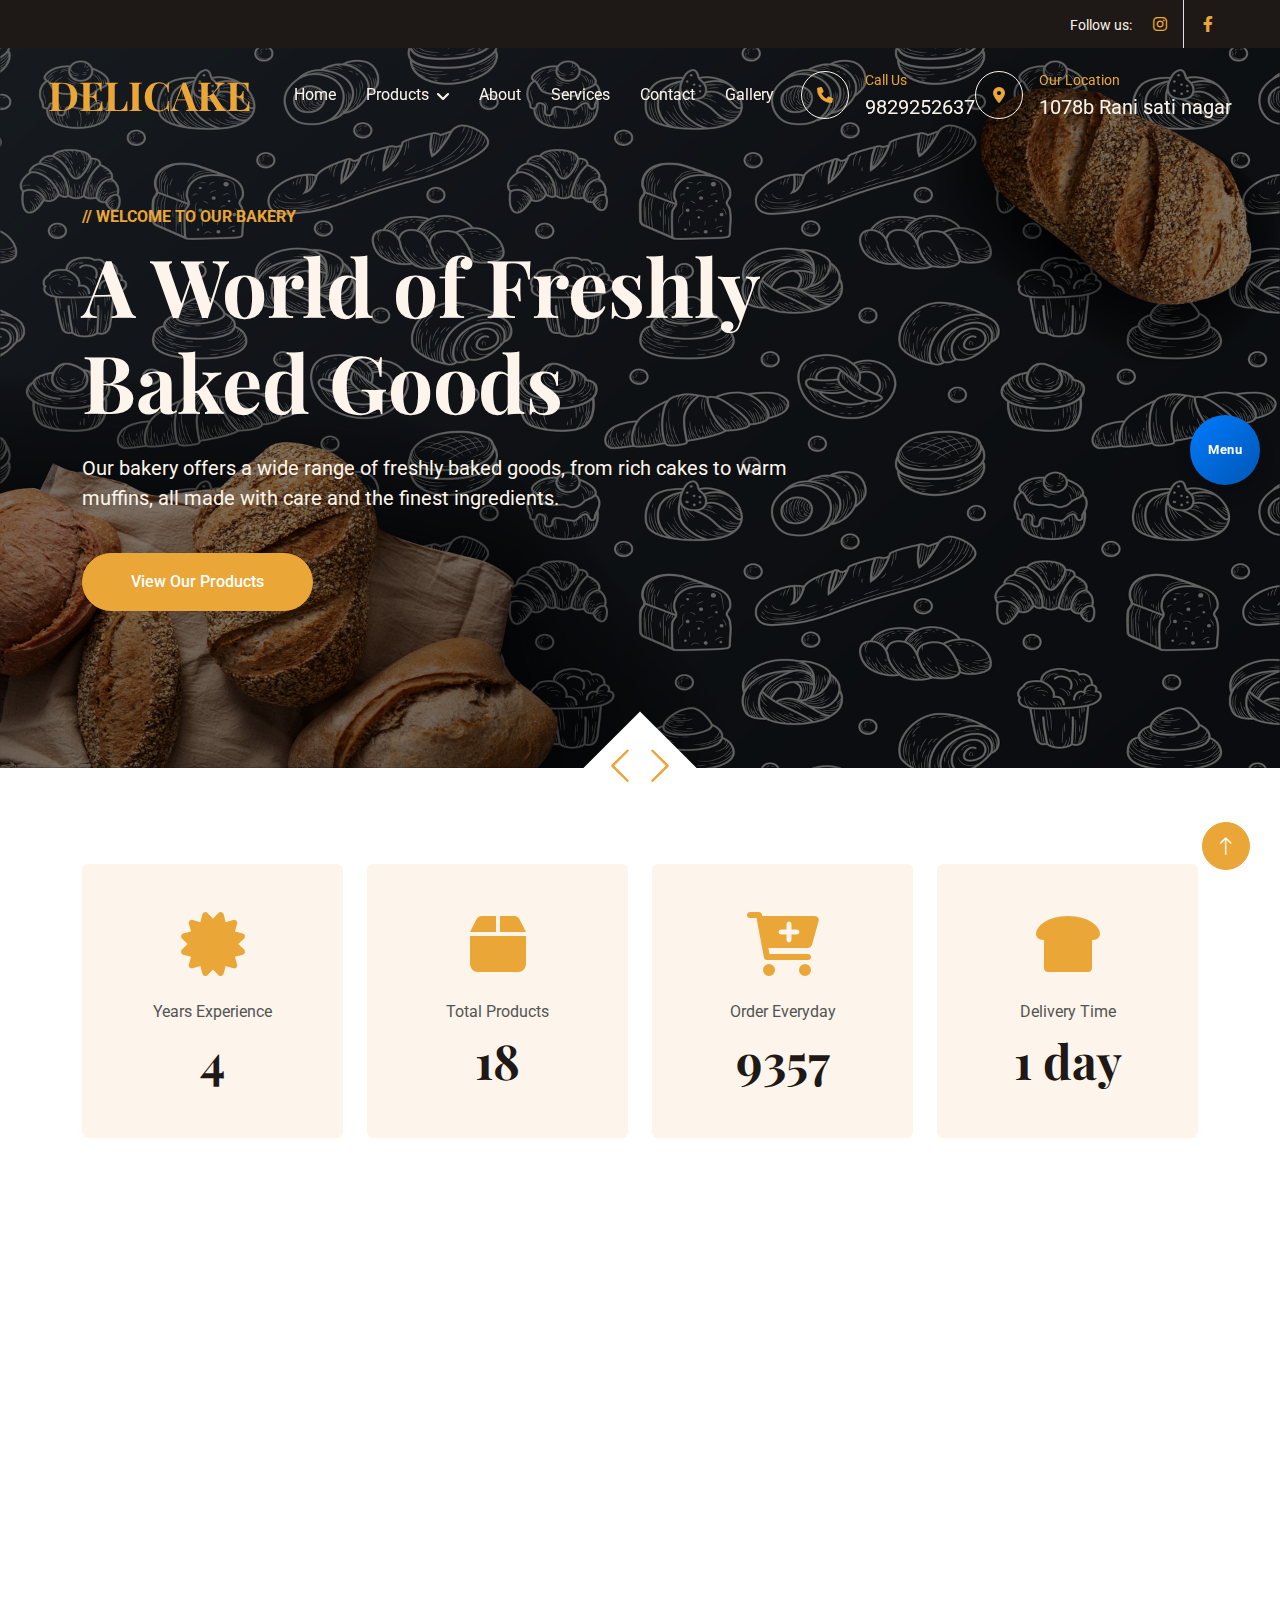
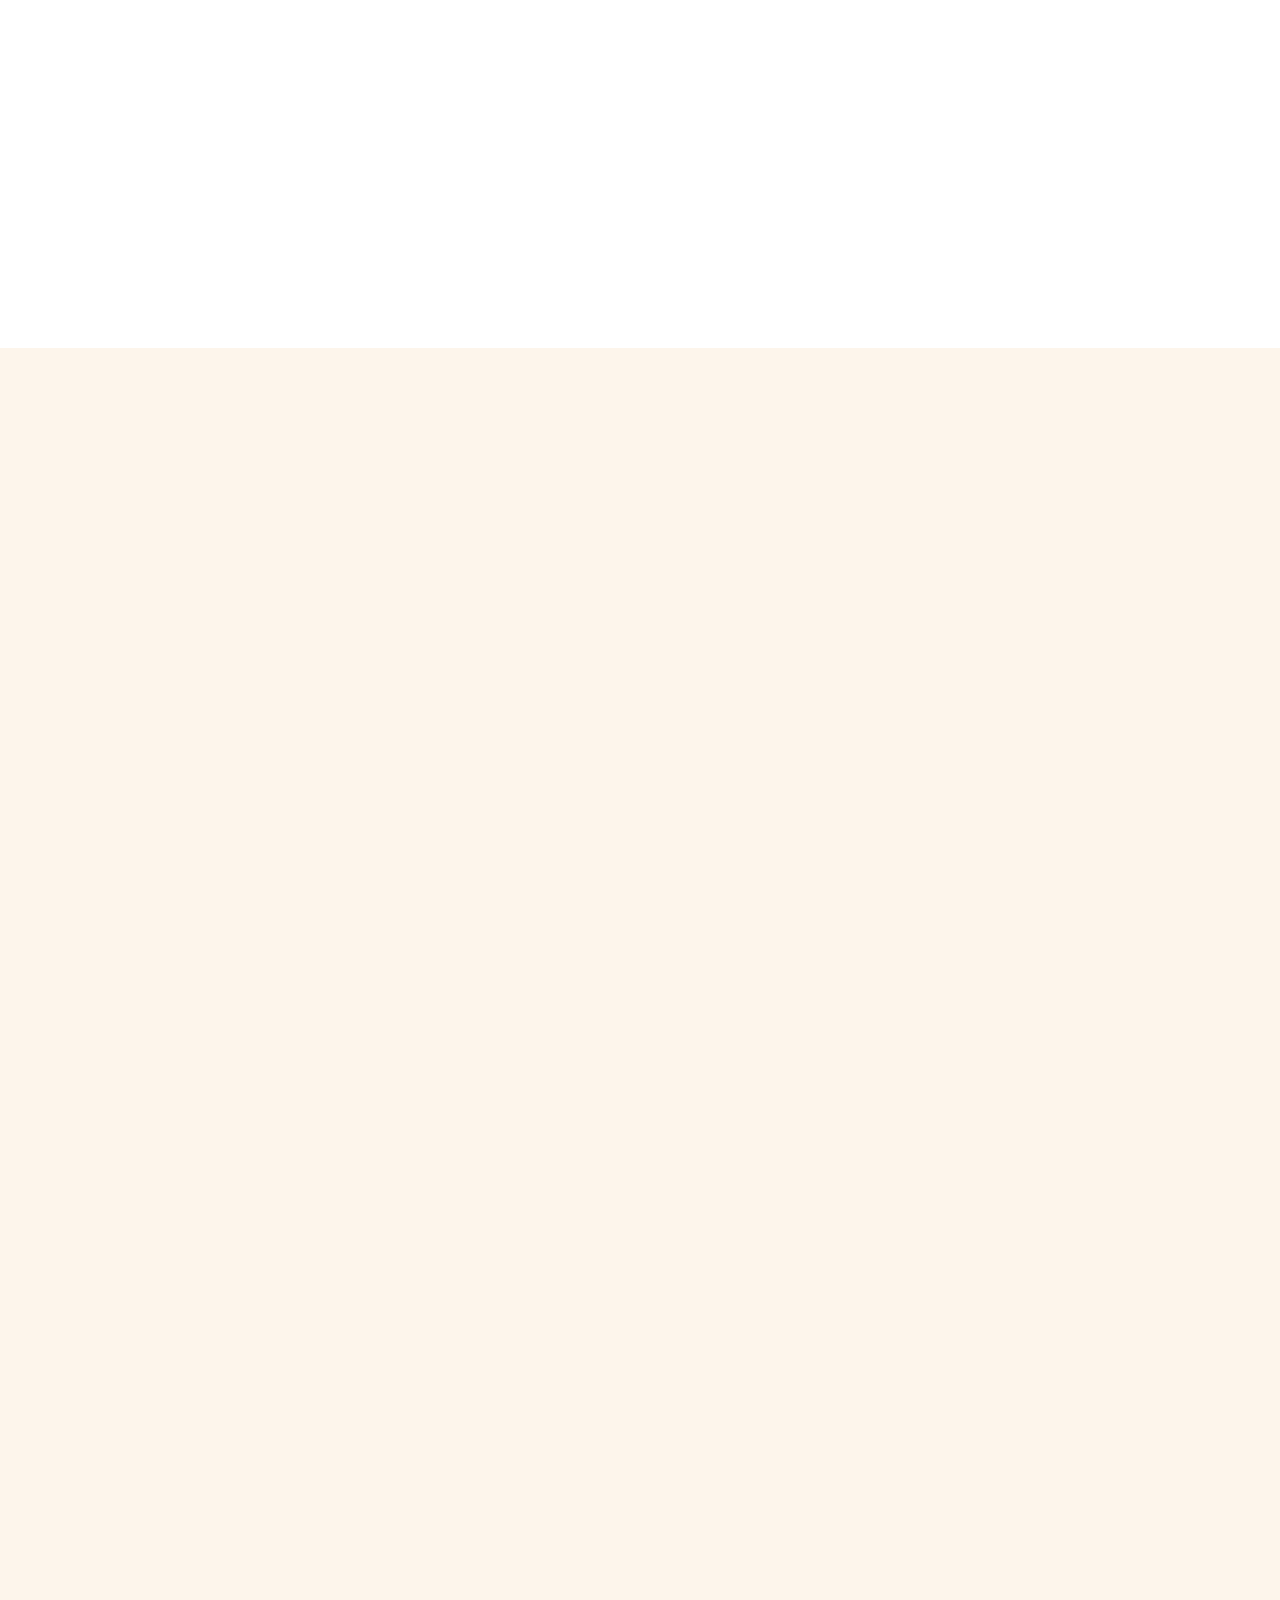
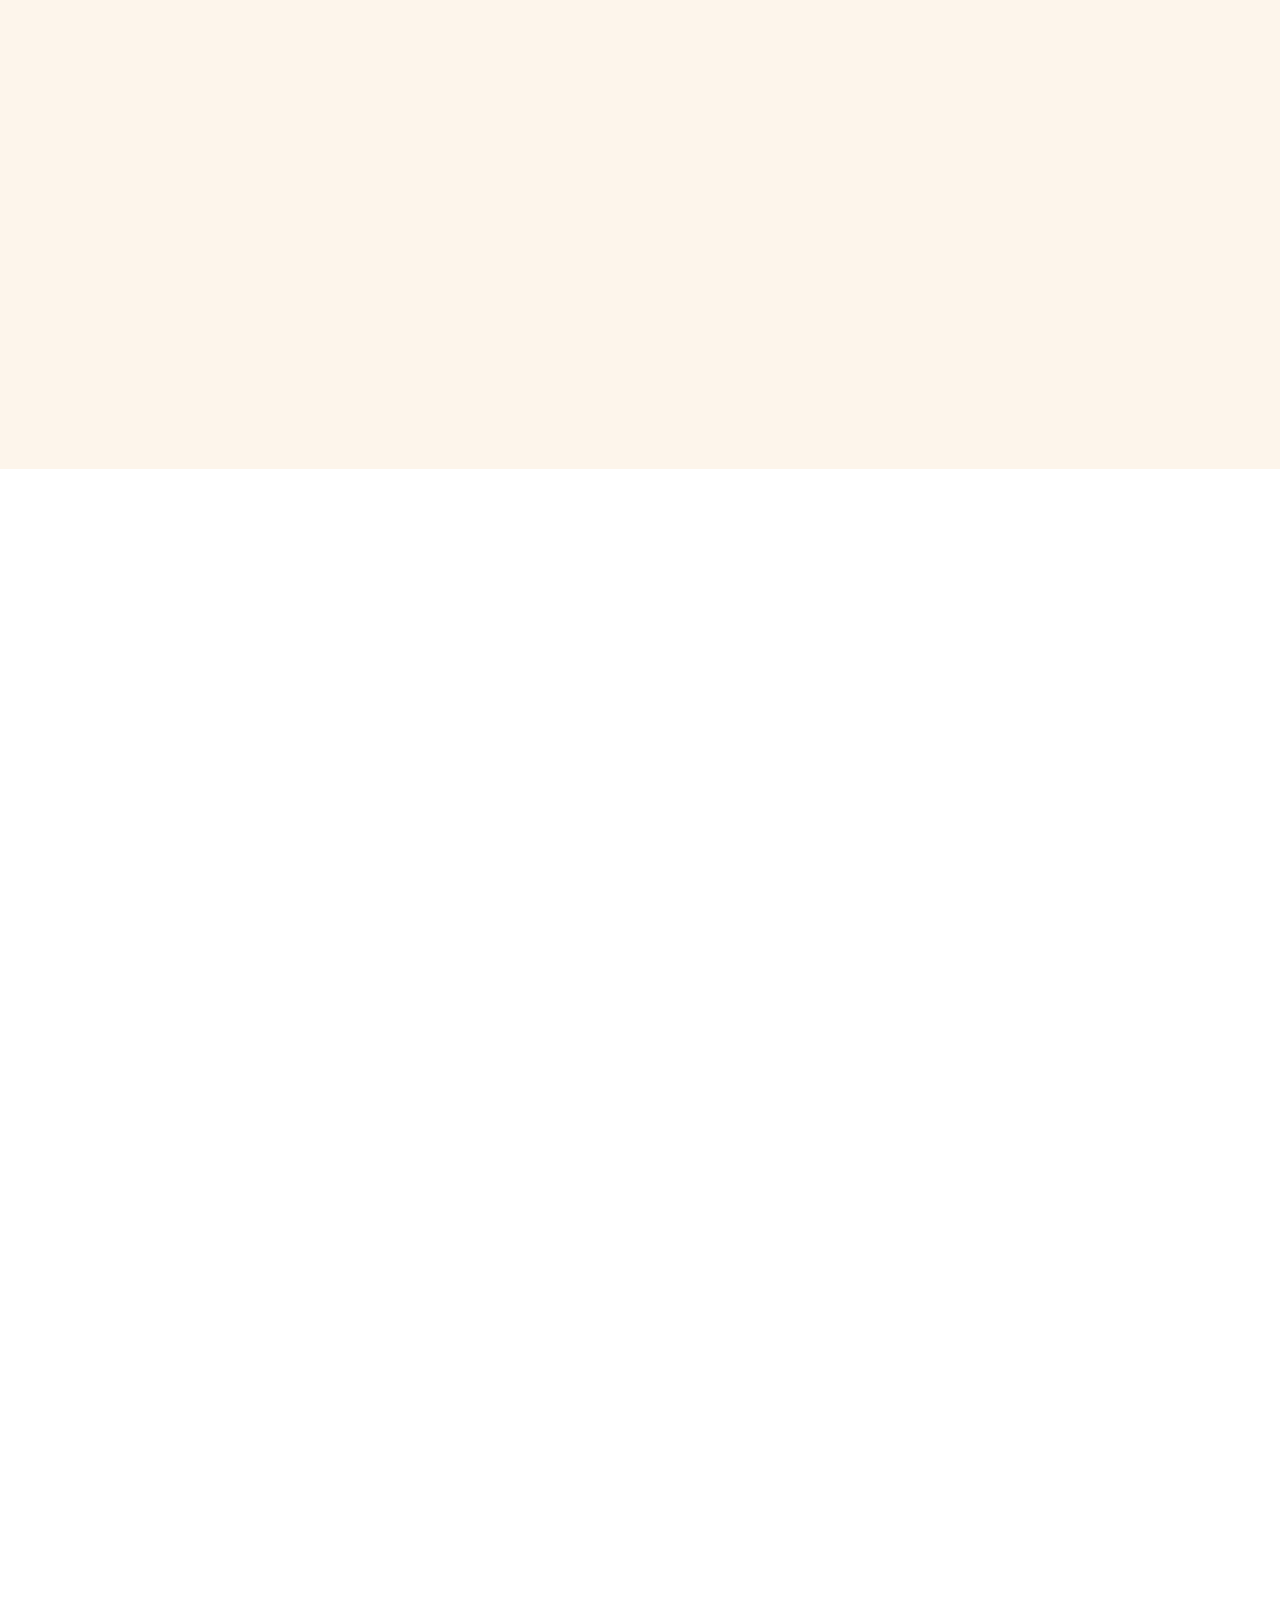
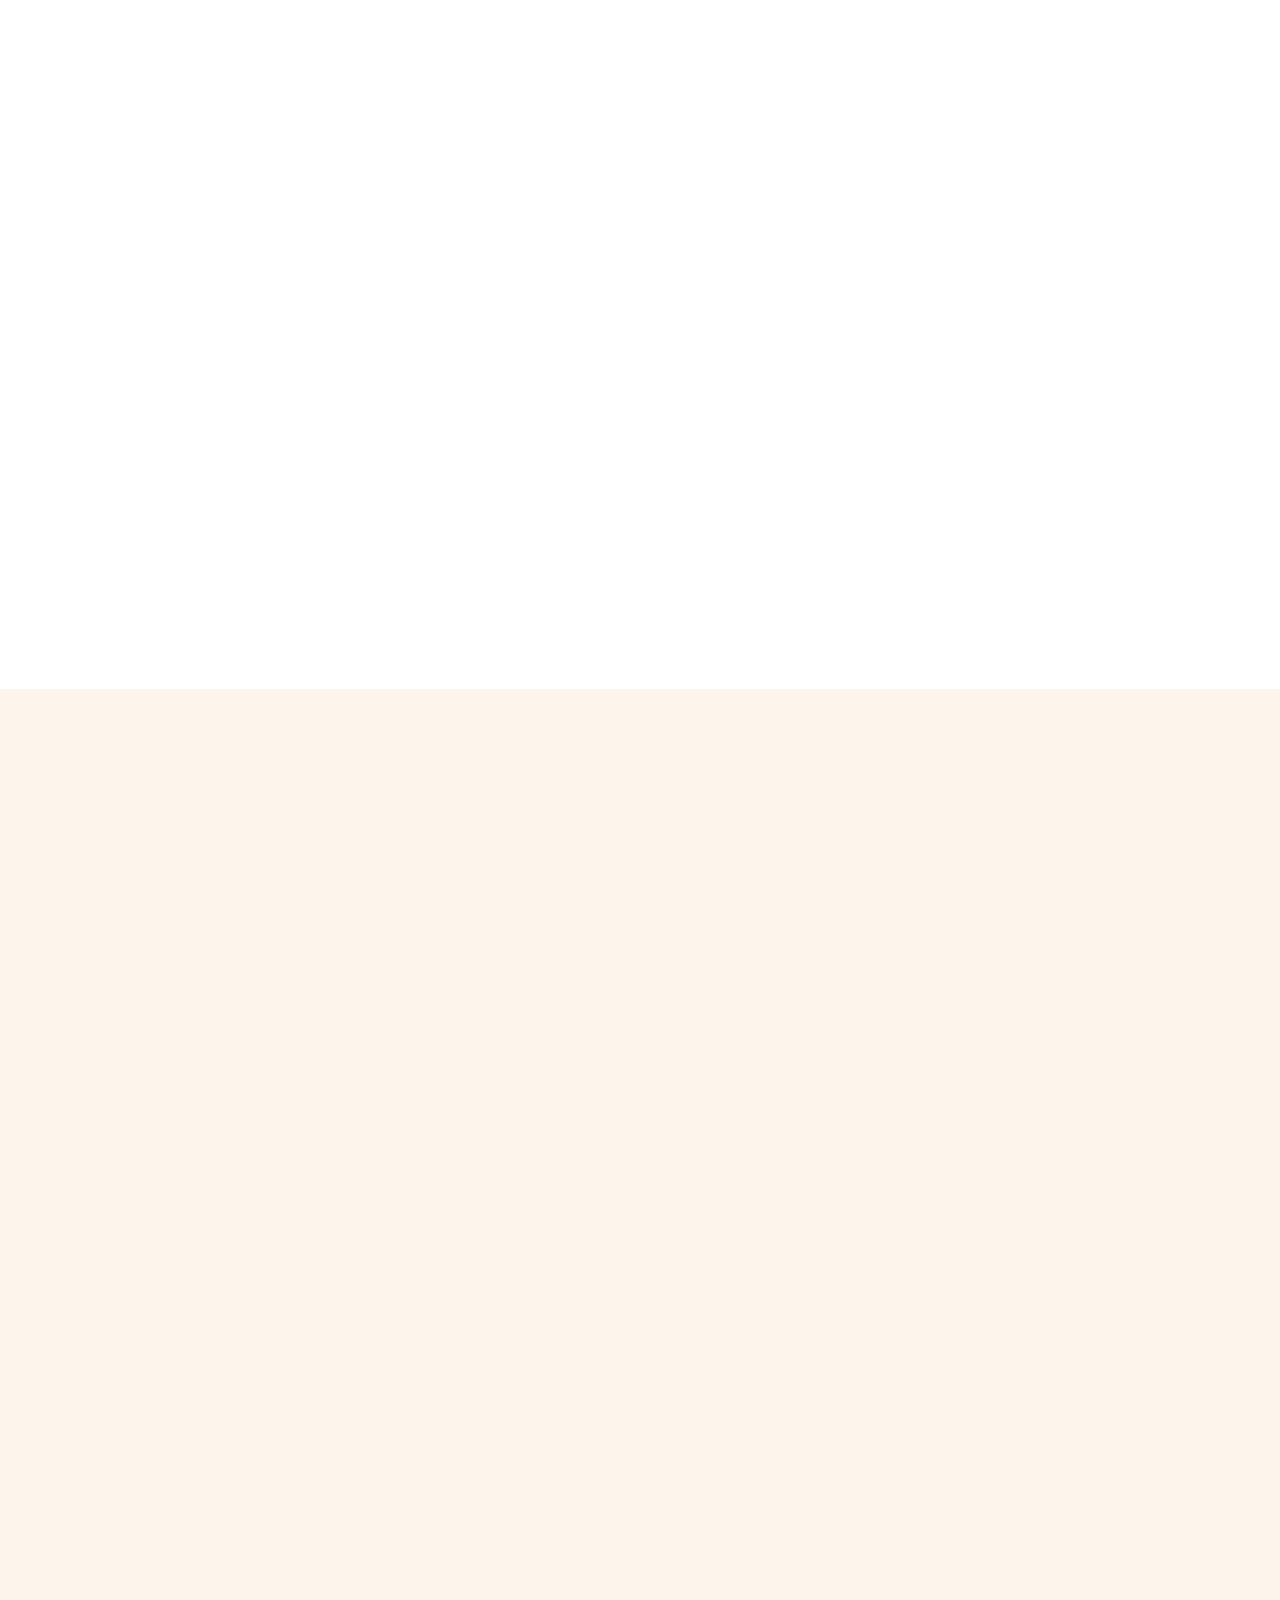
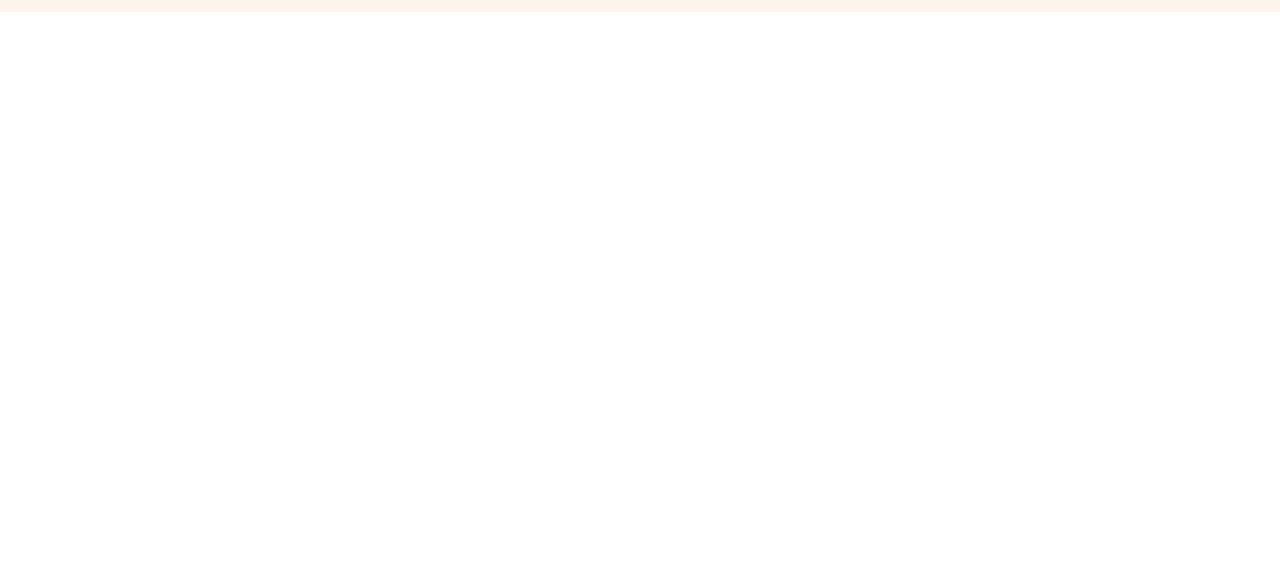
==== commit 5fd54c84: "Update index.html" ====
--- a/index.html
+++ b/index.html
@@ -3,7 +3,7 @@
 
 <head>
     <meta charset="utf-8">
-    <title>Baker - Bakery Website Template</title>
+    <title>DeliCake</title>
     <meta content="width=device-width, initial-scale=1.0" name="viewport">
     <meta content="" name="keywords">
     <meta content="" name="description">
@@ -835,4 +835,4 @@
             </script>
 </body>
 
-</html>+</html>
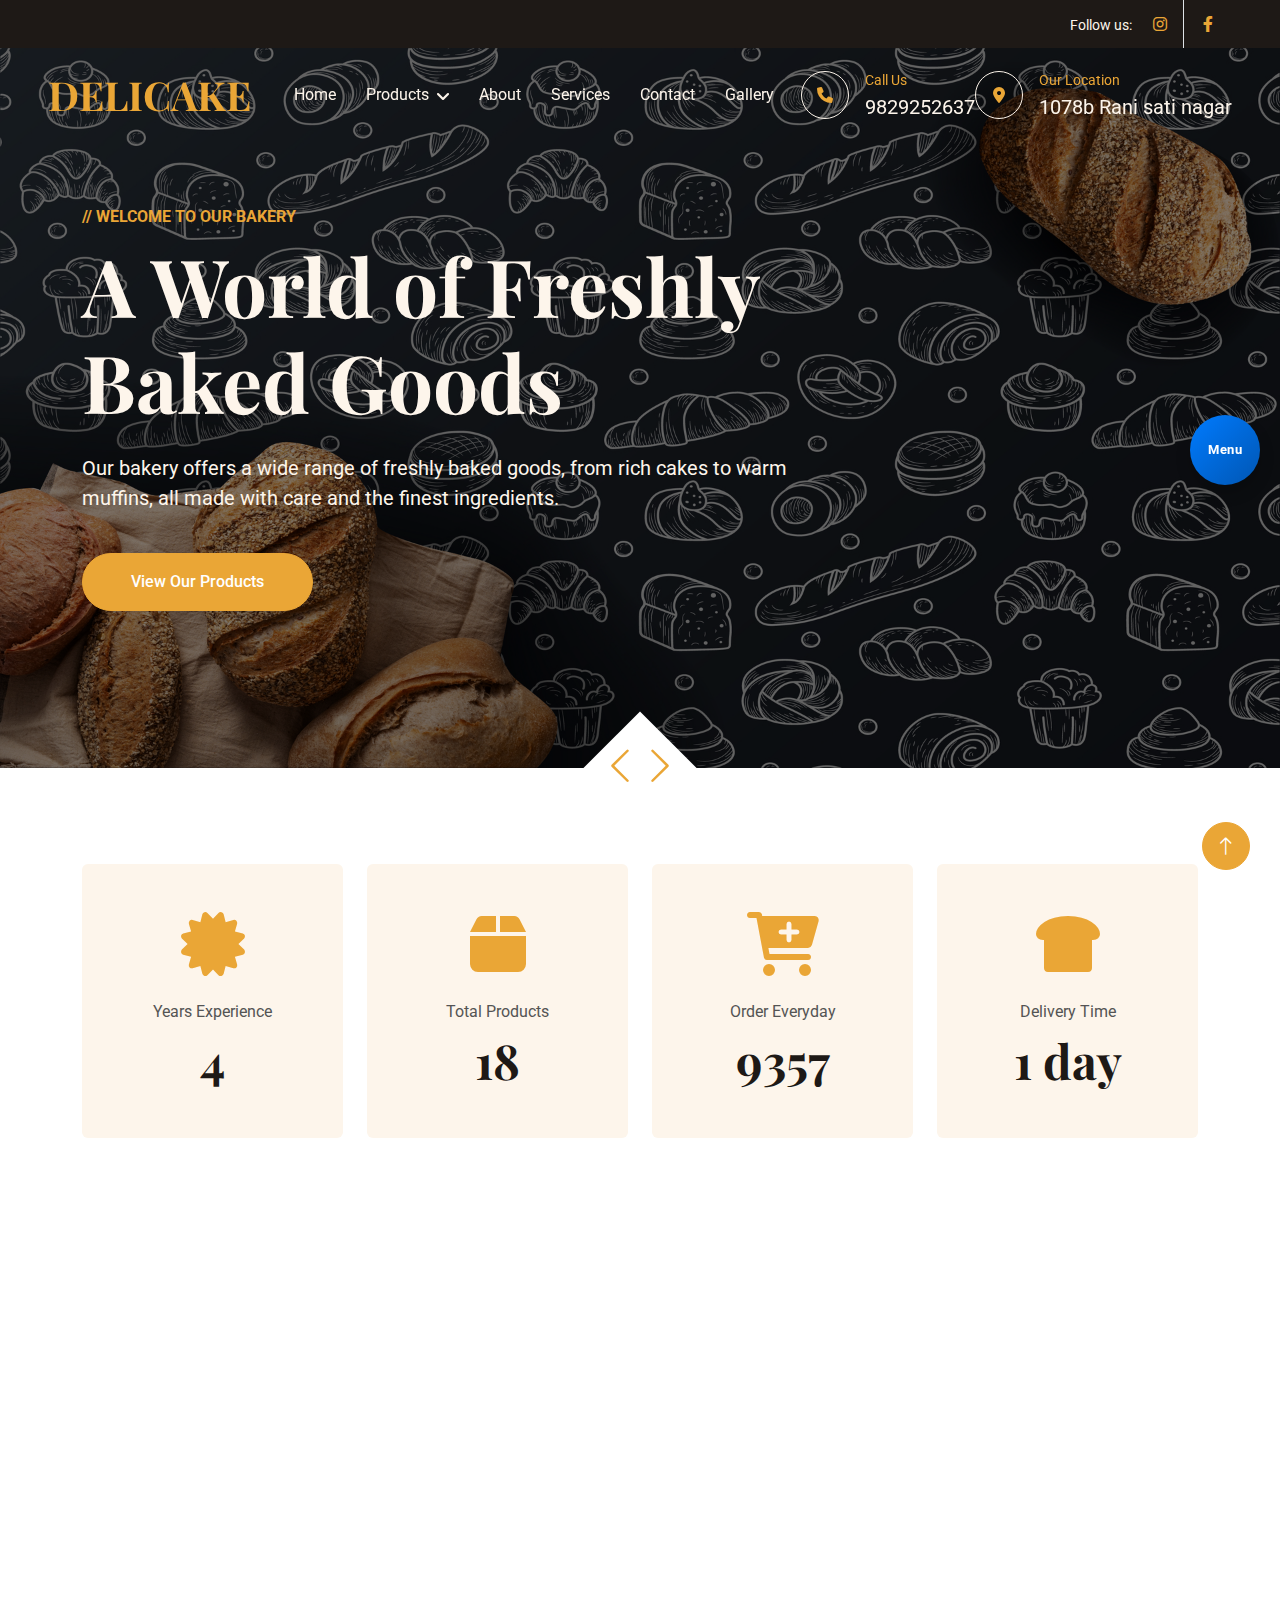
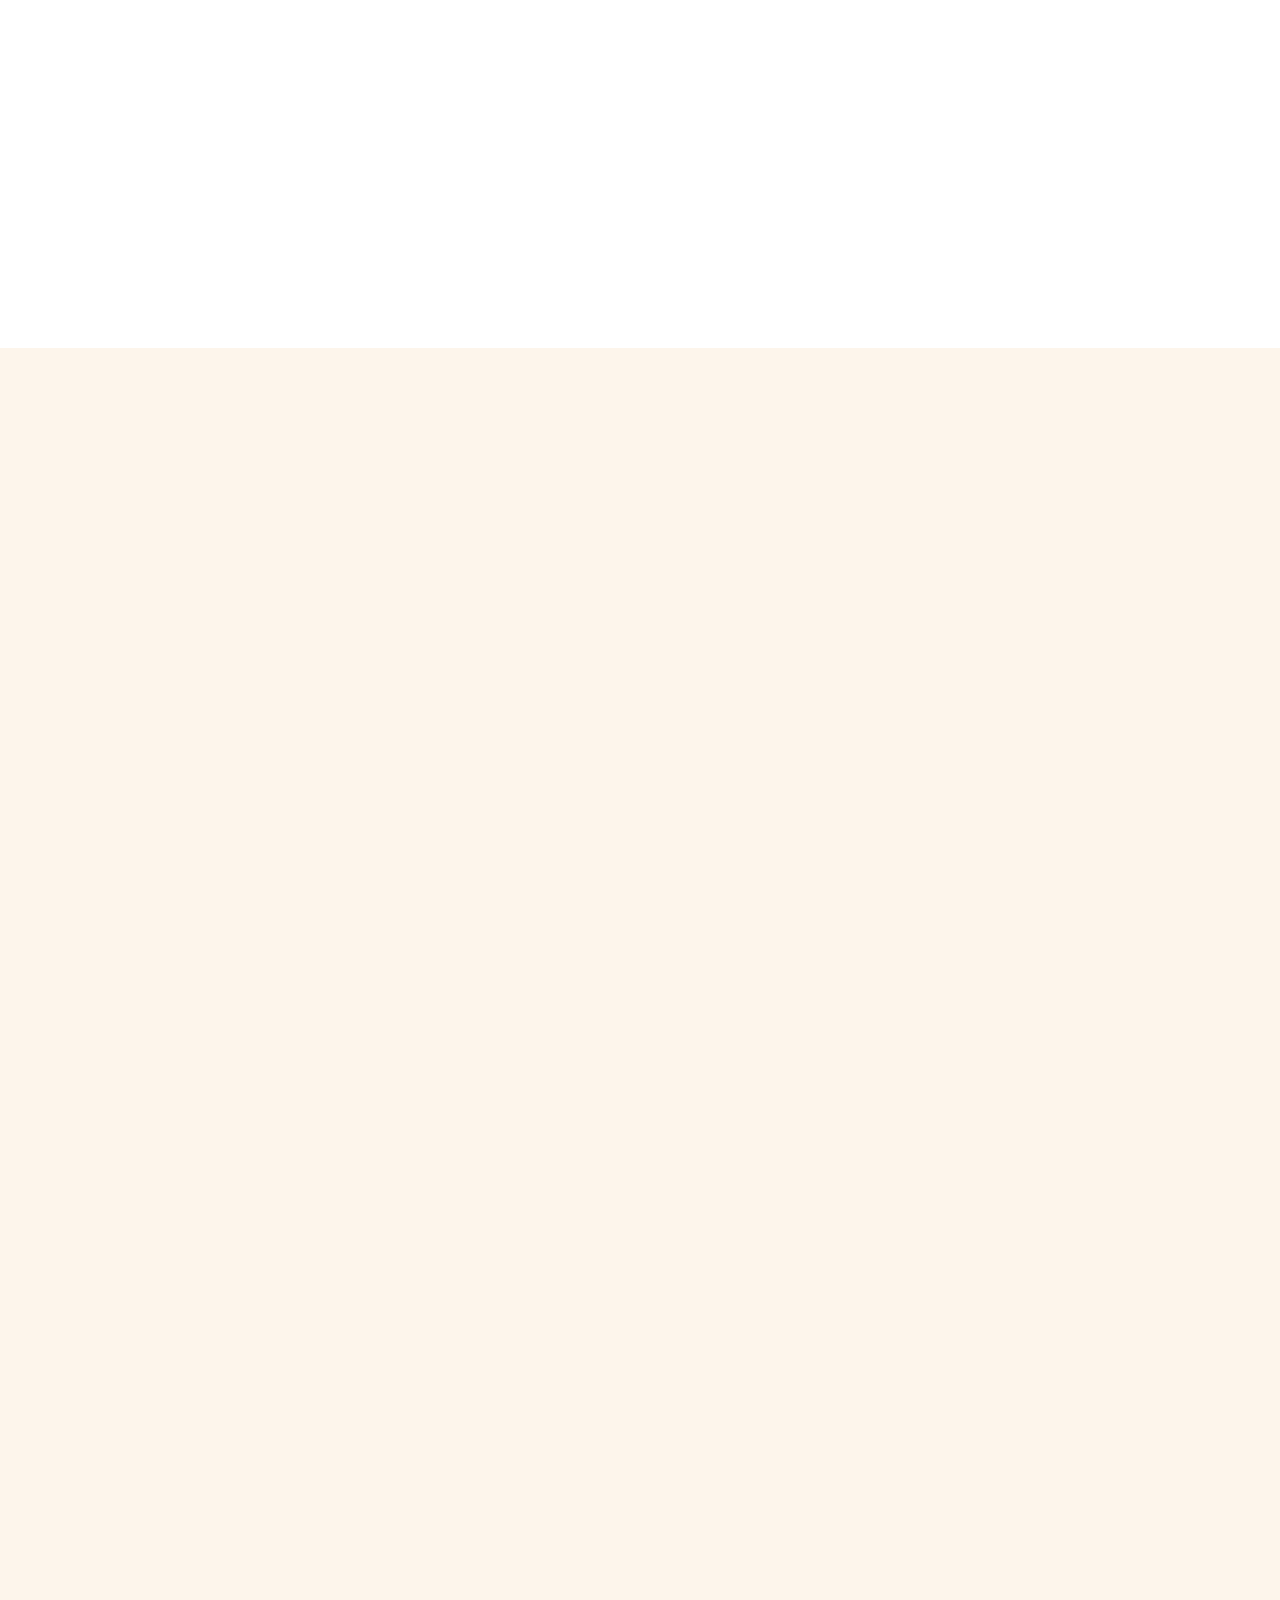
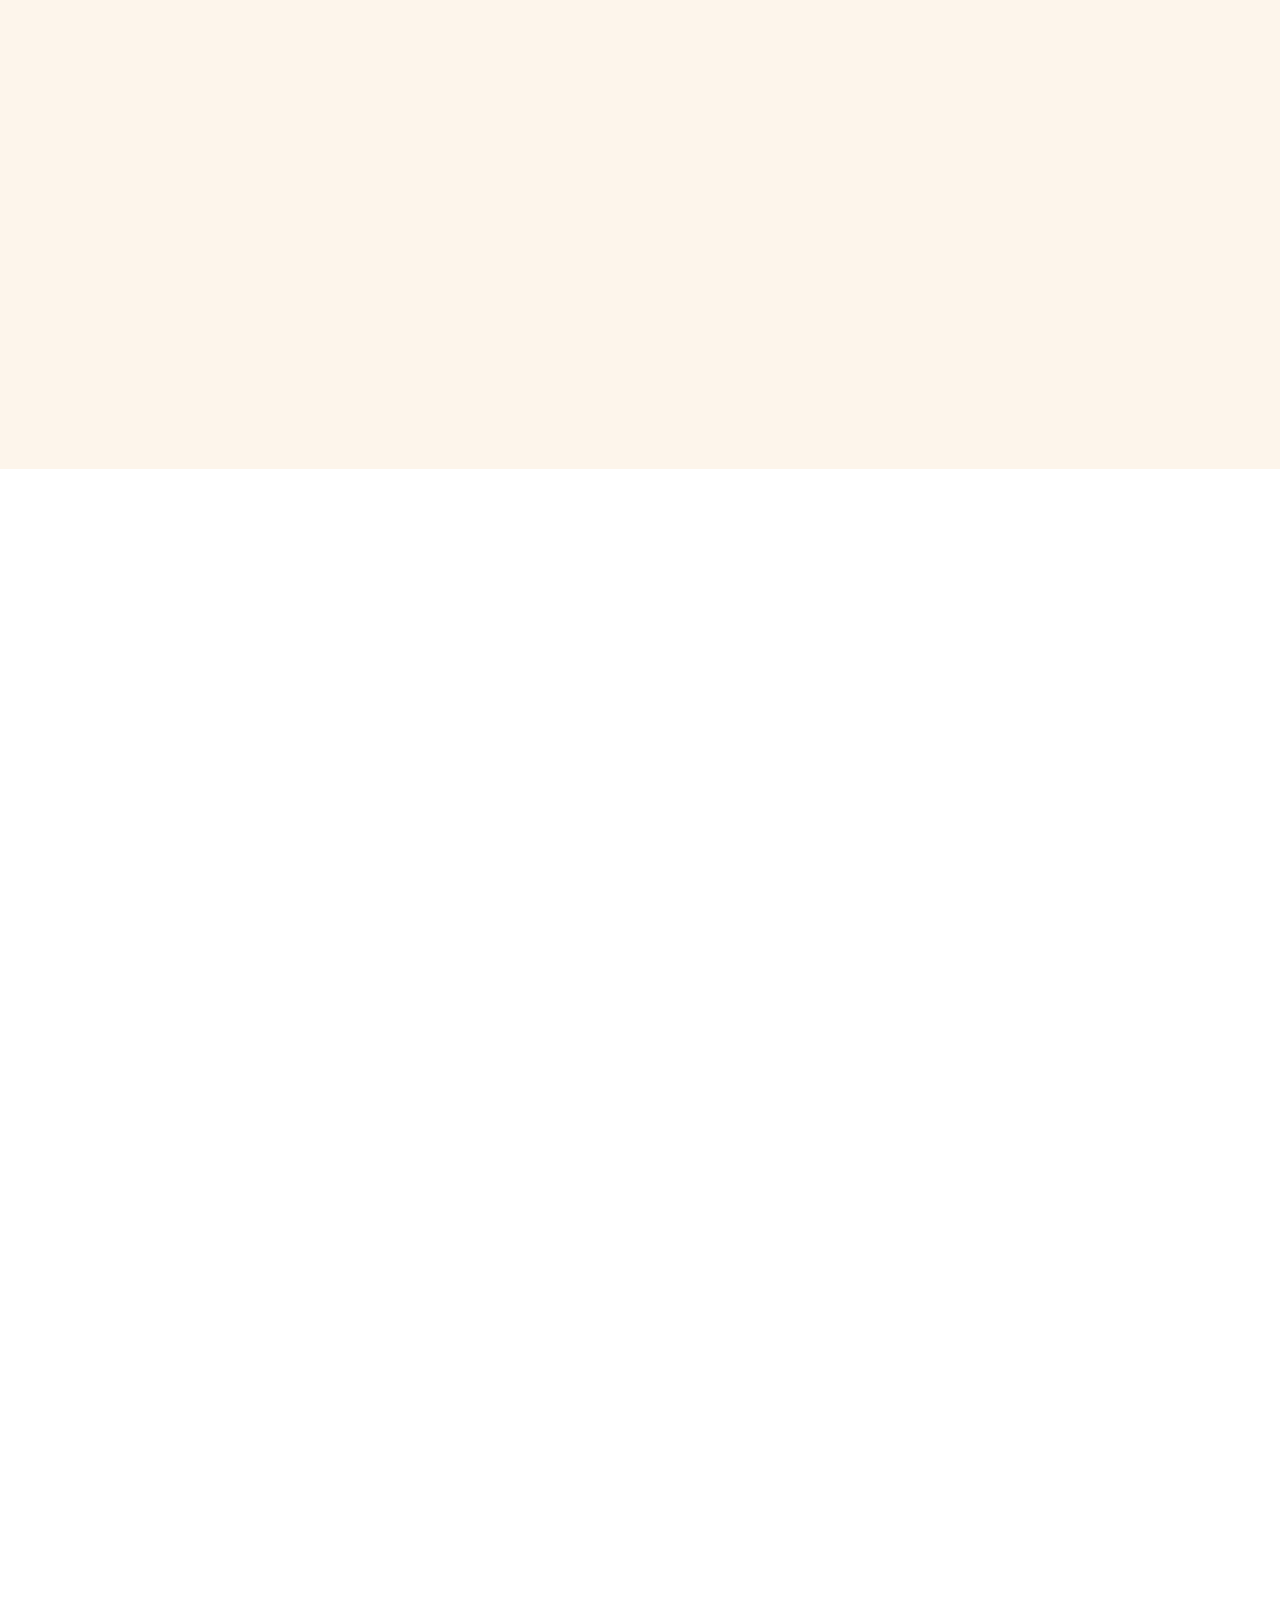
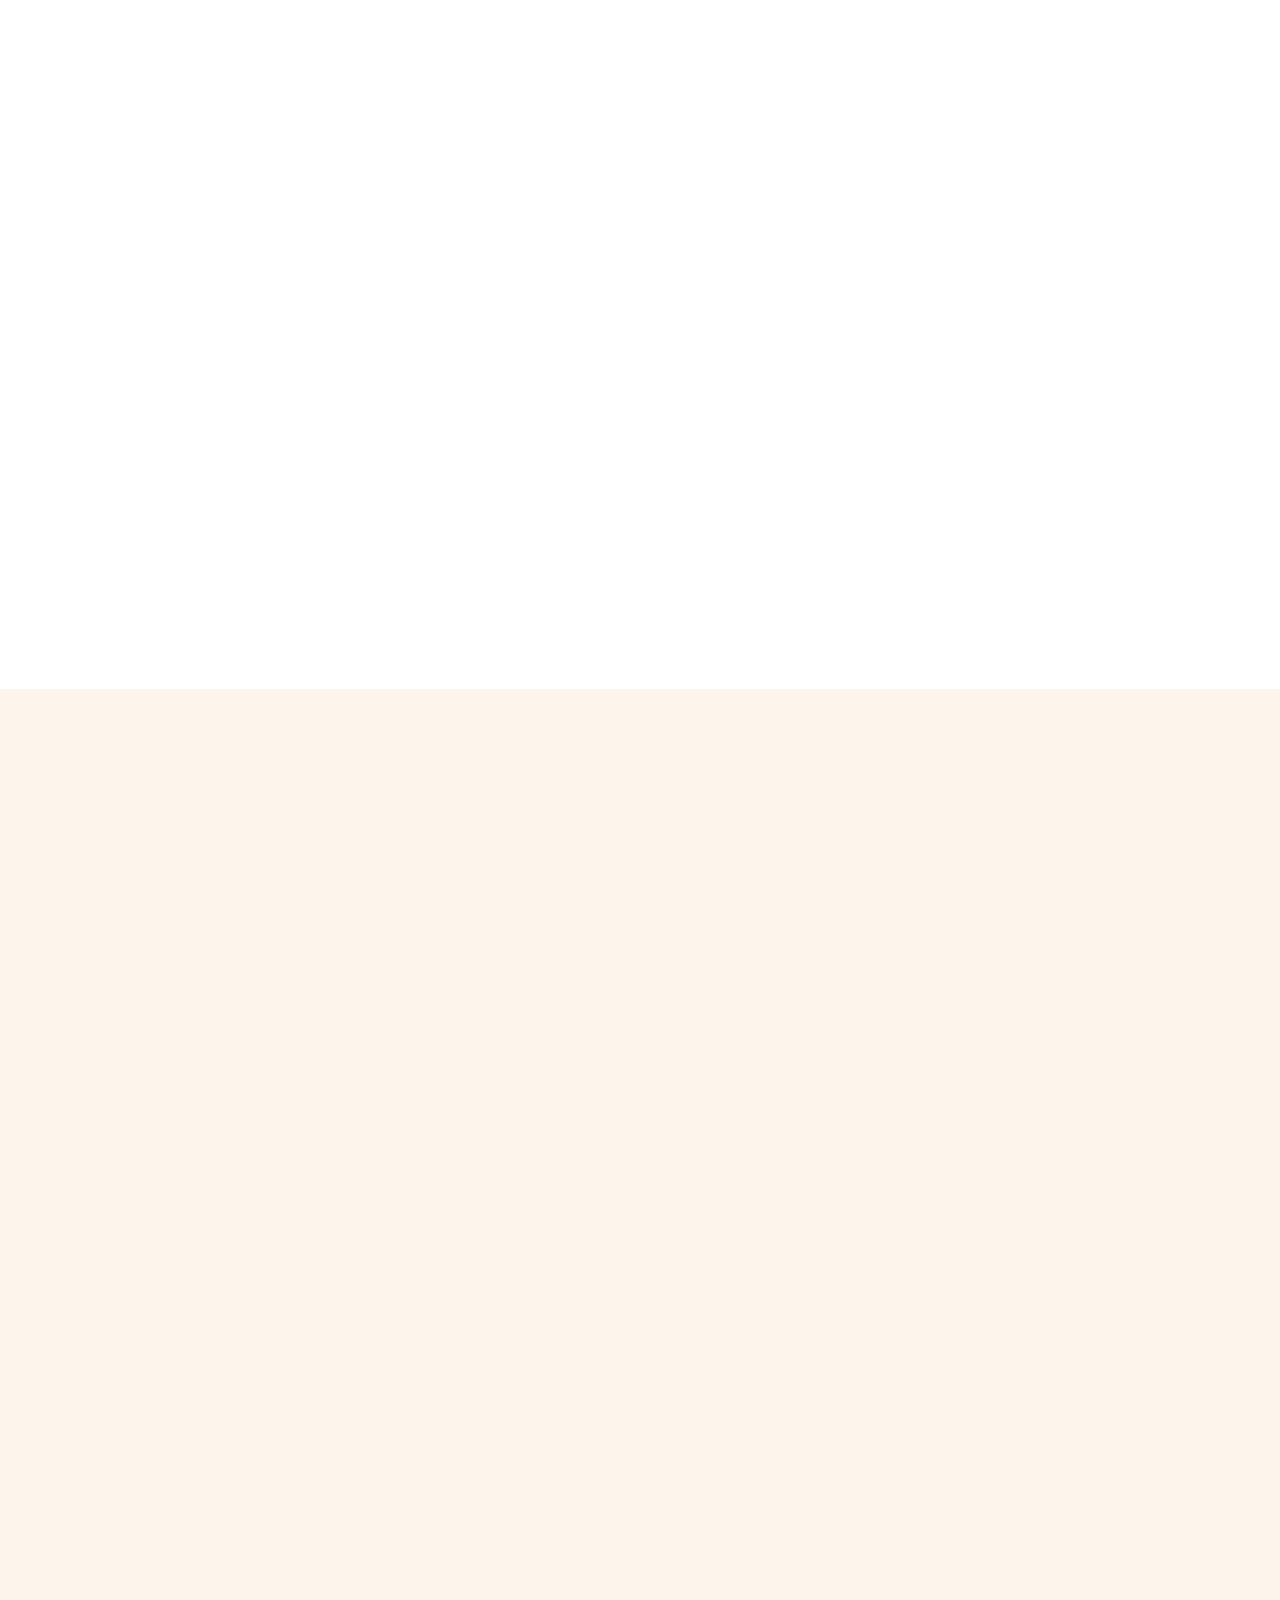
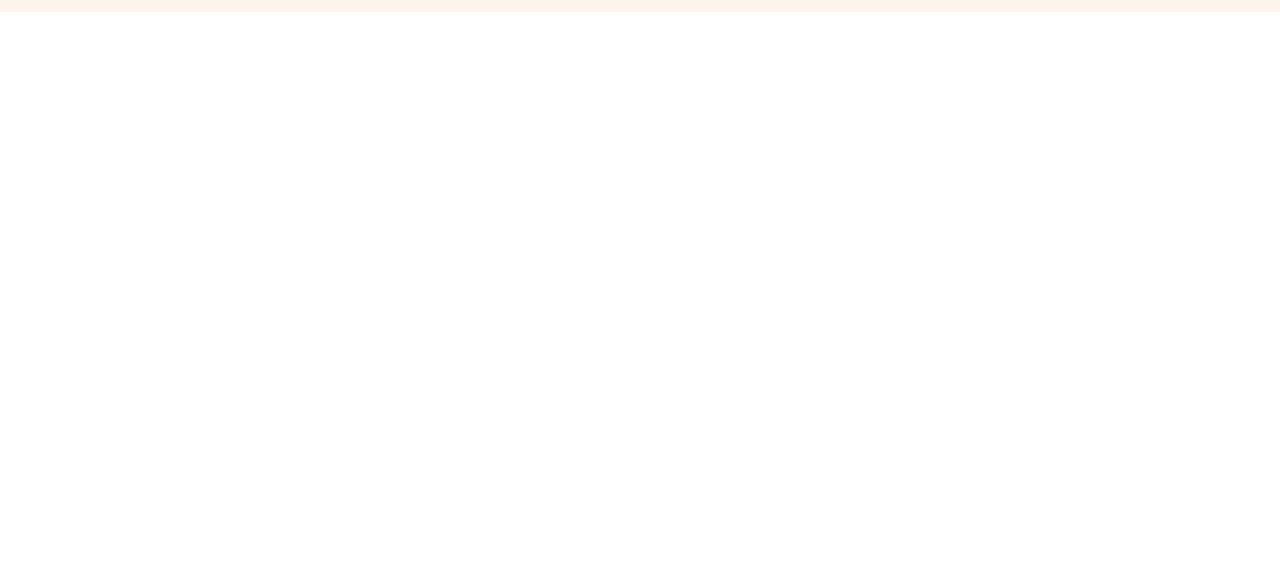
==== commit de93d949: "initial sync" ====
--- a/index.html
+++ b/index.html
@@ -1,838 +1,838 @@
-<!DOCTYPE html>
-<html lang="en">
-
-<head>
-    <meta charset="utf-8">
-    <title>DeliCake</title>
-    <meta content="width=device-width, initial-scale=1.0" name="viewport">
-    <meta content="" name="keywords">
-    <meta content="" name="description">
-
-    <!-- Favicon -->
-    <link href="img/favicon.ico" rel="icon">
-    <!-- Google Web Fonts -->
-    <link rel="preconnect" href="https://fonts.googleapis.com">
-    <link rel="preconnect" href="https://fonts.gstatic.com" crossorigin>
-    <link
-        href="https://fonts.googleapis.com/css2?family=Roboto:wght@400;500&family=Playfair+Display:wght@600;700&display=swap"
-        rel="stylesheet">
-
-    <!-- Icon Font Stylesheet -->
-    <link href="https://cdnjs.cloudflare.com/ajax/libs/font-awesome/5.10.0/css/all.min.css" rel="stylesheet">
-    <link href="https://cdn.jsdelivr.net/npm/bootstrap-icons@1.4.1/font/bootstrap-icons.css" rel="stylesheet">
-
-    <!-- Libraries Stylesheet -->
-    <link href="lib/animate/animate.min.css" rel="stylesheet">
-    <link href="lib/owlcarousel/assets/owl.carousel.min.css" rel="stylesheet">
-
-    <!-- Customized Bootstrap Stylesheet -->
-    <link href="css/bootstrap.min.css" rel="stylesheet">
-
-    <!-- Template Stylesheet -->
-    <link href="css/style.css" rel="stylesheet">
-</head>
-
-<body>
-    <!-- Spinner Start -->
-    <div id="spinner"
-        class="show bg-white position-fixed translate-middle w-100 vh-100 top-50 start-50 d-flex align-items-center justify-content-center">
-        <div class="spinner-grow text-primary" role="status"></div>
-    </div>
-    <!-- Spinner End -->
-
-
-    <!-- Topbar Start -->
-    <div class="container-fluid top-bar bg-dark text-light px-0 wow fadeIn" data-wow-delay="0.1s">
-        <div class="row gx-0 align-items-center d-none d-lg-flex">
-            <div class="col-lg-6 px-5 text-start"></div>
-            <div class="col-lg-6 px-5 text-end">
-                <small>Follow us:</small>
-                <div class="h-100 d-inline-flex align-items-center">
-                    <a class="btn-lg-square text-primary border-end rounded-0 social-instagram" href="" target="_blank">
-                        <i class="fab fa-instagram"></i>
-                    </a>
-                    <a class="btn-lg-square text-primary  rounded-0 social-facebook" href="" target="_blank">
-                        <i class="fab fa-facebook-f"></i>
-                    </a>
-                    <!-- <a class="btn-lg-square text-primary pe-0 social-twitter" href="" target="_blank">
-                        <i class="fab fa-twitter"></i>
-                    </a> -->
-                </div>
-            </div>
-        </div>
-    </div>
-    <!-- Topbar End -->
-
-
-    <!-- Navbar Start -->
-    
-    <nav class="navbar navbar-expand-lg navbar-dark fixed-top py-lg-0 px-lg-5 wow fadeIn" data-wow-delay="0.1s">
-        <a href="index.html" class="navbar-brand ms-4 ms-lg-0">
-            <h1 id="website-name2" class="text-primary m-0">Loading...</h1>
-        </a>
-        <button type="button" class="navbar-toggler me-4" data-bs-toggle="collapse" data-bs-target="#navbarCollapse">
-            <span class="navbar-toggler-icon"></span>
-        </button>
-        <div class="collapse navbar-collapse" id="navbarCollapse">
-            <div class="navbar-nav mx-auto p-4 p-lg-0">
-                <a href="index.html" class="nav-item nav-link">Home</a>
-                <div class="nav-item dropdown">
-                    <a href="#" class="nav-link dropdown-toggle" data-bs-toggle="dropdown"
-                        id="products-dropdown">Products</a>
-                    <div class="dropdown-menu m-0" id="products-menu">
-                        <!-- Categories will be populated here -->
-                    </div>
-                </div>
-                <a href="index.html#about" class="nav-item nav-link">About</a>
-                <a href="index.html#service" class="nav-item nav-link">Services</a>
-                <a href="index.html#contact" class="nav-item nav-link">Contact</a>
-                <a href="Gallery.html" class="nav-item nav-link" target="_blank">Gallery</a>
-            </div>
-            <a href="tel:+01234567890" class="d-flex align-items-center text-decoration-none">
-                <div class="flex-shrink-0 btn-lg-square border border-light rounded-circle">
-                    <i class="fa fa-phone text-primary"></i>
-                </div>
-                <div class="ps-3">
-                    <small class="text-primary mb-0">Call Us</small>
-                    <p id="contact-phone" class="text-light fs-5 mb-0">Loading...</p>
-                </div>
-            </a>
-
-            <a href="#" class="d-flex align-items-center text-decoration-none" id="location-link" target="_blank">
-                <div class="flex-shrink-0 btn-lg-square border border-light rounded-circle">
-                    <i class="fa fa-map-marker-alt text-primary"></i>
-                </div>
-                <div class="ps-3">
-                    <small class="text-primary mb-0">Our Location</small>
-                    <p id="contact-location" class="text-light fs-5 mb-0">Loading...</p>
-                </div>
-            </a>
-
-        </div>
-    </nav>
-
-   
-    <!-- Navbar End -->
-
-
-    <!-- Carousel Start -->
-    <div class="container-fluid p-0 pb-5 wow fadeIn" data-wow-delay="0.1s">
-        <div class="owl-carousel header-carousel position-relative">
-            <!-- First Slide: About Bakery -->
-            <div class="owl-carousel-item position-relative">
-                <img class="img-fluid" src="img/bakery.jpg" alt="Delicious Cakes">
-                <div class="owl-carousel-inner">
-                    <div class="container">
-                        <div class="row justify-content-start">
-                            <div class="col-lg-8">
-                                <p class="text-primary text-uppercase fw-bold mb-2">// Welcome to Our Bakery</p>
-                                <h1 class="display-1 text-light mb-4 animated slideInDown">A World of Freshly Baked
-                                    Goods</h1>
-                                <p class="text-light fs-5 mb-4 pb-3">Our bakery offers a wide range of freshly baked
-                                    goods, from rich cakes to warm muffins, all made with care and the finest
-                                    ingredients.</p>
-                                <a href="index.html#menu" class="btn btn-primary rounded-pill py-3 px-5">View Our Products</a>
-                            </div>
-                        </div>
-                    </div>
-                </div>
-            </div>
-
-            <!-- Second Slide: About Cakes -->
-            <div class="owl-carousel-item position-relative">
-                <img class="img-fluid" src="img/cakes-wall.jpg" alt="Delicious Cakes">
-                <div class="owl-carousel-inner">
-                    <div class="container">
-                        <div class="row justify-content-start">
-                            <div class="col-lg-8">
-                                <p class="text-primary text-uppercase fw-bold mb-2">// Scrumptious Cakes</p>
-                                <h1 class="display-1 text-light mb-4 animated slideInDown">Indulge in Our Rich Cakes
-                                </h1>
-                                <p class="text-light fs-5 mb-4 pb-3">At our bakery, we craft the finest cakes using
-                                    traditional techniques and the highest quality ingredients. Each cake is a
-                                    masterpiece, designed to delight your taste buds.</p>
-                                <a href="index.html#menu" class="btn btn-primary rounded-pill py-3 px-5">View Our Products</a>
-                            </div>
-                        </div>
-                    </div>
-                </div>
-            </div>
-
-            <!-- Third Slide: About Muffins -->
-            <div class="owl-carousel-item position-relative">
-                <img class="img-fluid" src="img/muffin-wall.jpg" alt="Freshly Baked Muffins">
-                <div class="owl-carousel-inner">
-                    <div class="container">
-                        <div class="row justify-content-start">
-                            <div class="col-lg-8">
-                                <p class="text-primary text-uppercase fw-bold mb-2">// Fresh Muffins</p>
-                                <h1 class="display-1 text-light mb-4 animated slideInDown">Freshly Baked Muffins, Just
-                                    for You</h1>
-                                <p class="text-light fs-5 mb-4 pb-3">Fluffy, warm, and perfectly sweet, our muffins come
-                                    in a variety of flavors, from classic blueberry to chocolate chip.</p>
-                                <a href="index.html#menu" class="btn btn-primary rounded-pill py-3 px-5">View Our Products</a>
-                            </div>
-                        </div>
-                    </div>
-                </div>
-            </div>
-
-            <!-- Fourth Slide: About Loaves -->
-            <div class="owl-carousel-item position-relative">
-                <img class="img-fluid" src="img/carousel-1.jpg" alt="Homemade Loaves">
-                <div class="owl-carousel-inner">
-                    <div class="container">
-                        <div class="row justify-content-start">
-                            <div class="col-lg-8">
-                                <p class="text-primary text-uppercase fw-bold mb-2">// Homemade Loaves</p>
-                                <h1 class="display-1 text-light mb-4 animated slideInDown">Taste the Warmth of Our
-                                    Loaves</h1>
-                                <p class="text-light fs-5 mb-4 pb-3">From hearty whole wheat to sweet cinnamon, our
-                                    loaves are baked to perfection, offering a fresh, comforting taste with every slice.
-                                </p>
-                                <a href="index.html#menu" class="btn btn-primary rounded-pill py-3 px-5">View Our Products</a>
-                            </div>
-                        </div>
-                    </div>
-                </div>
-            </div>
-        </div>
-    </div>
-    <!-- Carousel End -->
-
-
-    <!-- Facts / About Start -->
-    <section id="about">
-        <div class="container-xxl py-2">
-            <div class="container">
-                <div class="row g-4">
-                    <div class="col-lg-3 col-md-6 wow fadeIn" data-wow-delay="0.1s">
-                        <div class="fact-item bg-light rounded text-center h-100 p-5">
-                            <i class="fa fa-certificate fa-4x text-primary mb-4"></i>
-                            <p class="mb-2">Years Experience</p>
-                            <h1 class="display-5 mb-0" id="yearsExperience">0</h1>
-                        </div>
-                    </div>
-                    <div class="col-lg-3 col-md-6 wow fadeIn" data-wow-delay="0.3s">
-                        <div class="fact-item bg-light rounded text-center h-100 p-5">
-                            <i class="fa fa-box fa-4x text-primary mb-4"></i>
-                            <p class="mb-2">Total Products</p>
-                            <h1 class="display-5 mb-0" id="totalProducts">0</h1>
-                        </div>
-                    </div>
-                    <div class="col-lg-3 col-md-6 wow fadeIn" data-wow-delay="0.7s">
-                        <div class="fact-item bg-light rounded text-center h-100 p-5">
-                            <i class="fa fa-cart-plus fa-4x text-primary mb-4"></i>
-                            <p class="mb-2">Order Everyday</p>
-                            <h1 class="display-5 mb-0" id="orderEveryday">0</h1>
-                        </div>
-                    </div>
-                    <div class="col-lg-3 col-md-6 wow fadeIn" data-wow-delay="0.5s">
-                        <div class="fact-item bg-light rounded text-center h-100 p-5">
-                            <i class="fa fa-bread-slice fa-4x text-primary mb-4"></i>
-                            <p class="mb-2">Delivery Time</p>
-                            <h1 class="display-5 mb-0" id="Delivery">1 day</h1>
-                        </div>
-                    </div>
-                </div>
-            </div>
-        </div>
-
-
-        <!-- About Start -->
-        <div class="container-xxl py-6">
-            <div class="container">
-                <div class="row g-5">
-                    <div class="col-lg-6 wow fadeInUp" data-wow-delay="0.1s">
-                        <div class="row img-twice position-relative h-100">
-                            <div class="col-6">
-                                <img class="img-fluid rounded" src="img/about-1.jpg" alt="Freshly Baked Goods">
-                            </div>
-                            <div class="col-6 align-self-end">
-                                <img class="img-fluid rounded" src="img/about-2.jpg" alt="Artisan Baking Process">
-                            </div>
-                        </div>
-                    </div>
-                    <div class="col-lg-6 wow fadeInUp" data-wow-delay="0.5s">
-                        <div class="h-100">
-                            <p class="text-primary text-uppercase mb-2">// About Us</p>
-                            <h1 class="display-6 mb-4">Baking with Passion, Serving with Love</h1>
-                            <p>We take pride in crafting each item with love and dedication. Our experienced bakers use
-                                only the finest ingredients, ensuring every bite is as delightful as the last. Whether
-                                it's a classic muffin or a decadent chocolate cake, we bake from the heart, making sure
-                                each product meets our high standards of quality.</p>
-                            <p>We believe in creating more than just delicious treats – we aim to bring joy to every
-                                customer, one bite at a time. Our commitment to freshness and quality ensures that you
-                                can taste the love in every bite.</p>
-                            <div class="row g-2 mb-4">
-                                <div class="col-sm-6">
-                                    <i class="fa fa-check text-primary me-2"></i>Fresh, Local Ingredients
-                                </div>
-                                <div class="col-sm-6">
-                                    <i class="fa fa-check text-primary me-2"></i>Custom Cakes & Pastries
-                                </div>
-                                <div class="col-sm-6">
-                                    <i class="fa fa-check text-primary me-2"></i>Online Ordering Available
-                                </div>
-                                <div class="col-sm-6">
-                                    <i class="fa fa-check text-primary me-2"></i>Fast & Reliable Delivery
-                                </div>
-                            </div>
-                            <a class="btn btn-primary rounded-pill py-3 px-5" href="#menu">Discover Our Menu</a>
-                        </div>
-                    </div>
-                </div>
-            </div>
-        </div>
-        <!-- About End -->
-    </section>
-    <!-- Facts / About End -->
-
-
-    <!-- Contact Start -->
-    <section id="contact">
-        <div class="container-xxl bg-light my-6 py-6 pt-0">
-            <div class="container">
-                <div class="bg-primary text-light rounded-bottom p-5 my-6 mt-0 wow fadeInUp" data-wow-delay="0.1s">
-                    <div class="row g-4 align-items-center">
-                        <div class="col-lg-6">
-                            <h1 class="display-4 text-light mb-0">The Best Bakery In Your City</h1>
-                        </div>
-                        <div class="col-lg-6 text-lg-end">
-                            <div class="d-inline-flex align-items-center text-start">
-                                <i class="fa fa-phone-alt fa-4x flex-shrink-0"></i>
-                                <div class="ms-4">
-                                    <p class="fs-5 fw-bold mb-0">Call Us</p>
-                                    <p class="fs-1 fw-bold mb-0" id="contact-section-phone">Loading...</p>
-                                </div>
-                            </div>
-                        </div>
-                    </div>
-                </div>
-                <!-- Contact End -->
-                <!-- Product Start -->
-                <section id="menu">
-                    <div class="text-center mx-auto mb-5 wow fadeInUp" data-wow-delay="0.1s" style="max-width: 500px;">
-                        <p class="text-primary text-uppercase mb-2">// Bakery Products</p>
-                        <h1 class="display-6 mb-4">Explore The Categories Of Our Bakery Products</h1>
-                    </div>
-
-                    <div class="row g-4" id="categories-container"></div>
-                </section>
-
-
-            </div>
-        </div>
-    </section>
-    <!-- Product End -->
-
-
-    <!-- Service Start -->
-    <section id="service">
-        <div class="container-xxl py-6">
-            <div class="container">
-                <div class="row g-5">
-                    <div class="col-lg-6 wow fadeInUp" data-wow-delay="0.1s">
-                        <p class="text-primary text-uppercase mb-2">// Our Services</p>
-                        <h1 class="display-6 mb-4">What Do We Offer For You?</h1>
-                        <p class="mb-5">Indulge in our freshly baked goods crafted with love and the finest ingredients.
-                            Whether you're looking for a custom cake for a special occasion or freshly baked bread, we
-                            have something for everyone.</p>
-                        <div class="row gy-5 gx-4">
-                            <div class="col-sm-6 wow fadeIn" data-wow-delay="0.1s">
-                                <div class="d-flex align-items-center mb-3">
-                                    <div class="flex-shrink-0 btn-square bg-primary rounded-circle me-3">
-                                        <i class="fa fa-bread-slice text-white"></i>
-                                    </div>
-                                    <h5 class="mb-0">Freshly Baked Bread</h5>
-                                </div>
-                                <span>Enjoy our wide range of freshly baked breads, made with the finest ingredients and
-                                    baked to perfection daily. From soft rolls to crusty baguettes, we have it
-                                    all.</span>
-                            </div>
-                            <div class="col-sm-6 wow fadeIn" data-wow-delay="0.2s">
-                                <div class="d-flex align-items-center mb-3">
-                                    <div class="flex-shrink-0 btn-square bg-primary rounded-circle me-3">
-                                        <i class="fa fa-birthday-cake text-white"></i>
-                                    </div>
-                                    <h5 class="mb-0">Custom Cakes</h5>
-                                </div>
-                                <span>Celebrate special moments with a custom cake designed just for you. Choose from a
-                                    variety of flavors, fillings, and designs to make your event even sweeter.</span>
-                            </div>
-                            <div class="col-sm-6 wow fadeIn" data-wow-delay="0.3s">
-                                <div class="d-flex align-items-center mb-3">
-                                    <div class="flex-shrink-0 btn-square bg-primary rounded-circle me-3">
-                                        <i class="fa fa-cart-plus text-white"></i>
-                                    </div>
-                                    <h5 class="mb-0">Online Orders</h5>
-                                </div>
-                                <span>Order your favorite baked goods from the comfort of your home. Our online platform
-                                    lets you place orders for bread, cakes, and pastries with just a few clicks.</span>
-                            </div>
-                            <div class="col-sm-6 wow fadeIn" data-wow-delay="0.4s">
-                                <div class="d-flex align-items-center mb-3">
-                                    <div class="flex-shrink-0 btn-square bg-primary rounded-circle me-3">
-                                        <i class="fa fa-truck text-white"></i>
-                                    </div>
-                                    <h5 class="mb-0">Home Delivery</h5>
-                                </div>
-                                <span>We deliver our freshly baked goods directly to your doorstep. Enjoy the
-                                    convenience of having warm, delicious bread and pastries without leaving your
-                                    home.</span>
-                            </div>
-                        </div>
-                    </div>
-                    <div class="col-lg-6 wow fadeInUp" data-wow-delay="0.5s">
-                        <div class="row img-twice position-relative h-100">
-                            <div class="col-6">
-                                <img class="img-fluid rounded" src="img/service-1.jpg" alt="Freshly Baked Bread">
-                            </div>
-                            <div class="col-6 align-self-end">
-                                <img class="img-fluid rounded" src="img/service-2.jpg" alt="Custom Cakes">
-                            </div>
-                        </div>
-                    </div>
-                </div>
-            </div>
-        </div>
-    </section>
-
-
-
-    <!-- Team Start -->
-
-    <style>
-        /* Add a box shadow to the team item container */
-        .team-item {
-            box-shadow: 0 4px 8px rgba(0, 0, 0, 0.5);
-            /* Soft shadow */
-            border-radius: 10px;
-            /* Rounded corners for a clean look */
-            overflow: hidden;
-            /* Ensure the shadow doesn't overflow */
-            transition: transform 0.3s ease, box-shadow 0.3s ease;
-            /* Smooth hover effect */
-        }
-
-        /* Add hover effect for the team item */
-        .team-item:hover {
-            transform: translateY(-5px);
-            /* Slight lift on hover */
-            box-shadow: 0 6px 12px rgba(0, 0, 0, 0.15);
-            /* Darker shadow on hover */
-        }
-    </style>
-    <div class="container-xxl py-6">
-        <div class="container">
-            <div class="text-center mx-auto mb-5 wow fadeInUp" data-wow-delay="0.1s" style="max-width: 500px;">
-                <p class="text-primary text-uppercase mb-2">// Our Team</p>
-                <h1 class="display-6 mb-4">We're Super Professional At Our Skills</h1>
-            </div>
-            <div class="row g-4 justify-content-center" id="team-section">
-                <!-- Dynamic content will be injected here -->
-            </div>
-        </div>
-    </div>
-
-    <!-- Team End -->
-
-
-    <!-- Testimonial Start -->
-    <style>
-        /* WhatsApp Green Button */
-        .btn-whatsapp {
-            background-color: #25D366;
-            color: white;
-            border-radius: 25px;
-            transition: background-color 0.3s ease, transform 0.2s ease;
-            font-size: 18px;
-        }
-
-        /* WhatsApp Button Hover Effect */
-        .btn-whatsapp:hover {
-            background-color: #128C7E;
-            /* Darker green for hover */
-            transform: translateY(-2px);
-            /* Slight upward motion */
-        }
-
-        .btn-whatsapp i {
-            font-size: 20px;
-        }
-
-        /* Adjusting the spacing between the button text and the icon */
-        .btn-whatsapp:hover i {
-            color: #fff;
-            /* Ensures the icon remains white on hover */
-        }
-
-        /* Responsive adjustments */
-        @media (max-width: 768px) {
-            .btn-whatsapp {
-                font-size: 16px;
-                /* Smaller font size on mobile */
-                padding: 10px 20px;
-                /* Adjust padding */
-            }
-
-            .btn-whatsapp i {
-                font-size: 18px;
-                /* Smaller icon on mobile */
-            }
-
-            .col-md-6 {
-                text-align: center;
-                /* Center-align text on mobile */
-                margin-bottom: 20px;
-                /* Add some space between the sections */
-            }
-
-            .col-md-6.text-md-end {
-                text-align: center;
-                /* Center-align button on mobile */
-                position: relative;
-                /* Ensure the button is positioned correctly */
-                margin-top: 15px;
-            }
-        }
-    </style>
-
-    <div class="container-xxl bg-light my-6 py-6 pb-0">
-        <div class="container">
-            <div class="text-center mx-auto mb-2 wow fadeInUp" data-wow-delay="0.1s" style="max-width: 500px;">
-                <p class="text-primary text-uppercase mb-2">// Client's Review</p>
-                <h1 class="display-6 mb-4">
-                    More Than <span id="customer-count">0</span> Customers Trusted Us
-                </h1>
-            </div>
-
-
-            <div class="owl-carousel testimonial-carousel wow fadeInUp" data-wow-delay="0.1s" id="testimonial-section">
-                <!-- Dynamic testimonials will be injected here -->
-            </div>
-
-
-
-            <div class="bg-primary text-light rounded-top p-5 my-6 mb-0 wow fadeInUp" data-wow-delay="0.1s">
-                <div class="row align-items-center">
-                    <div class="col-12 col-md-6">
-                        <h1 class="display-4 text-light mb-0">Join Our WhatsApp Group</h1>
-                        <p class="text-light">Click below to join our WhatsApp group for the latest updates on new
-                            product launches and special offers!</p>
-                    </div>
-                    <div class="col-12 col-md-6 text-md-end">
-                        <div class="position-relative">
-                            <a href="" id="whatsapp-link"
-                                class="btn btn-whatsapp py-2 px-4 position-absolute top-0 end-0 mt-2 me-2"
-                                target="_blank">
-                                <i class="fab fa-whatsapp me-2"></i> Join Now
-                            </a>
-                        </div>
-                    </div>
-                </div>
-            </div>
-        </div>
-    </div>
-
-    <link href="https://cdnjs.cloudflare.com/ajax/libs/font-awesome/6.0.0-beta3/css/all.min.css" rel="stylesheet">
-    <!-- Testimonial End -->
-
-
-    <!-- Footer Start -->
-    <div class="container-fluid bg-dark text-light footer my-6 mb-0 py-5 wow fadeIn" data-wow-delay="0.1s">
-        <div class="container py-5">
-            <div class="row g-5 justify-content-center">
-                <div class="col-lg-3 col-md-6">
-                    <h4 class="text-light mb-4">Bakery Address</h4>
-                    <p class="mb-2">
-                        <i class="fa fa-map-marker-alt me-3"></i><span class="office-address">Loading address...</span>
-                    </p>
-                    <p class="mb-2">
-                        <i class="fa fa-phone-alt me-3"></i><span class="office-phone">Loading phone...</span>
-                    </p>
-                    <p class="mb-2">
-                        <i class="fa fa-envelope me-3"></i><span class="office-email">Loading email...</span>
-                    </p>
-                    <div class="d-flex pt-2">
-                        <a class="btn btn-square btn-outline-light rounded-circle me-1 social-twitter" href=""><i
-                                class="fab fa-twitter"></i></a>
-                        <a class="btn btn-square btn-outline-light rounded-circle me-1 social-facebook" href=""><i
-                                class="fab fa-facebook-f"></i></a>
-                        <a class="btn btn-square btn-outline-light rounded-circle me-1 social-youtube" href=""><i
-                                class="fab fa-youtube"></i></a>
-                        <a class="btn btn-square btn-outline-light rounded-circle me-0 social-linkedin" href=""><i
-                                class="fab fa-linkedin-in"></i></a>
-                    </div>
-                </div>
-                <div class="col-lg-3 col-md-6">
-                    <h4 class="text-light mb-4">Quick Links</h4>
-                    <a class="btn btn-link" href="index.html#about">About Us</a>
-                    <a class="btn btn-link" href="index.html#contact">Contact Us</a>
-                    <a class="btn btn-link" href="index.html#services">Our Services</a>
-                    <a href="Gallery.html" class="btn btn-link">Gallery</a>
-                </div>
-
-                <div class="col-lg-3 col-md-6" id="galleryLink">
-                    <h4 class="text-light mb-4">Photo Gallery</h4>
-                    <div class="row g-2 photo-gallery">
-                        <!-- Images will be dynamically loaded here -->
-                    </div>
-                </div>
-
-                <script>
-                    document.getElementById("galleryLink").addEventListener("click", function () {
-                        window.open("gallery.html", "_blank");  // Open in a new tab
-                    });
-                </script>
-
-            </div>
-        </div>
-    </div>
-    <!-- Footer End -->
-
-    <!-- Copyright Start -->
-    <div class="container-fluid copyright text-light py-4 wow fadeIn" data-wow-delay="0.1s">
-        <div class="container">
-            <div class="row">
-                <div class="col-md-6 text-center text-md-start mb-3 mb-md-0">
-                    &copy; <a href="#" id="website-name">Loading...</a> , All Right
-                    Reserved.
-                </div>
-                <div class="col-md-6 text-center text-md-end">
-                    Designed By <span id="developer-name">HTML Codex</span>
-                    <a href="" id="developer-linkedin" class="btn btn-link">LinkedIn</a>
-                </div>
-            </div>
-        </div>
-    </div>
-    <!-- Copyright End -->
-
-
-    <!-- Back to Top -->
-    <a href="#" class="btn btn-lg btn-primary btn-lg-square rounded-circle back-to-top"><i
-            class="bi bi-arrow-up"></i></a>
-
-
-    <!-- JavaScript Libraries -->
-    <script src="https://code.jquery.com/jquery-3.4.1.min.js"></script>
-    <script src="https://cdn.jsdelivr.net/npm/bootstrap@5.0.0/dist/js/bootstrap.bundle.min.js"></script>
-    <script src="lib/wow/wow.min.js"></script>
-    <script src="lib/easing/easing.min.js"></script>
-    <script src="lib/waypoints/waypoints.min.js"></script>
-    <script src="lib/counterup/counterup.min.js"></script>
-    <script src="lib/owlcarousel/owl.carousel.min.js"></script>
-
-    <!-- Template Javascript -->
-    <script src="js/main.js"></script>
-    <script src="index.js"></script>
-    <script src="data.js"></script>
-    <script src="testimonial.js"></script>
-    <style>
-        /* Floating Button Styles */
-        .floating-button {
-            position: fixed;
-            right: 20px;
-            top: 50%;
-            transform: translateY(-50%);
-            width: 70px;
-            height: 70px;
-            background: linear-gradient(135deg, #007bff, #0056b3);
-            border-radius: 50%;
-            display: flex;
-            flex-direction: column;
-            align-items: center;
-            justify-content: center;
-            color: white;
-            box-shadow: 0 8px 15px rgba(0, 0, 0, 0.2);
-            cursor: pointer;
-            text-align: center;
-            z-index: 1000;
-            font-size: 14px;
-            transition: transform 0.3s ease, box-shadow 0.3s ease, background 0.3s ease;
-        }
-        
-        .floating-button i {
-            font-size: 28px;
-            margin-bottom: 5px;
-            transition: transform 0.3s ease, color 0.3s ease;
-        }
-        
-        .floating-button p {
-            font-size: 13px;
-            margin: 0;
-            font-weight: bold;
-            letter-spacing: 0.5px;
-        }
-        
-        .floating-button:hover {
-            transform: translateY(-50%) scale(1.15);
-            box-shadow: 0 12px 20px rgba(0, 0, 0, 0.3);
-            background: linear-gradient(135deg, #0056b3, #003d7a);
-        }
-        
-        .floating-button:hover i {
-            transform: scale(1.2);
-            color: #d4e9ff;
-        }
-        
-        .floating-button:hover p {
-            color: #d4e9ff;
-        }
-        
-        /* Modal Content */
-        .modal-content {
-            position: relative;
-            background: transparent; /* Transparent to focus on the image */
-            padding: 0;
-            border: none;
-            max-width: 100%; /* Allow full width on smaller screens */
-            max-height: 100%;
-            display: flex;
-            justify-content: center;
-            align-items: center;
-            overflow: hidden;
-        }
-        
-        /* Modal Image */
-        .modal-image {
-            height: 100vh; /* Full viewport height */
-            width: auto; /* Maintain aspect ratio */
-            display: block;
-            margin: 0 auto;
-        }
-        
-        /* Close Button Attached to Image */
-        .close-button {
-            position: absolute;
-            top: 10px;
-            right: 10px;
-            background: rgba(0, 0, 0, 0.7); /* Semi-transparent background */
-            color: #fff;
-            border: none;
-            width: 40px;
-            height: 40px;
-            border-radius: 50%;
-            font-size: 20px;
-            cursor: pointer;
-            display: flex;
-            align-items: center;
-            justify-content: center;
-            z-index: 3000;
-            transition: background 0.3s ease;
-        }
-        
-        .close-button:hover {
-            background: rgba(0, 0, 0, 0.9);
-        }
-        
-        /* Menu Modal Background *//* Menu Modal Background */
-        .menu-modal {
-           
-            display: none;
-            position: fixed;
-            top: 0;
-            left: 0;
-            width: 100%;
-            height: 100%;
-            background: rgba(0, 0, 0, 0.7); /* Dimmed background */
-            z-index: 2000;
-            justify-content: center;
-            align-items: center;
-            animation: fadeIn 0.3s ease-in-out;
-        }
-        
-        /* Modal Content */
-        .modal-content {
-            width: max-content;
-           
-            position: relative;
-            display: inline-block;
-        }
-        
-        /* Close Button */
-        .close-button {
-            position: fixed;
-        
-            background: transparent;
-            border: none;
-            font-size: 30px;
-            color: white;
-            cursor: pointer;
-        }
-        .close-button:hover {
-            
-            background-color: red;
-        }
-        /* Image */
-        .modal-image {
-            width: 100%;
-            height: auto;
-            max-width: 600px; /* Adjust as needed */
-        }
-        
-        /* Responsive Adjustments for Smaller Screens */
-        @media (max-width: 768px) {
-            .modal-image {
-                height: auto; /* Auto height for smaller screens */
-                width: 100%; /* Full width */
-            }
-        
-            .close-button {
-                top: 5px;
-                right: 5px;
-                width: 30px;
-                height: 30px;
-                font-size: 16px;
-            }
-        }
-        
-        
-        
-        
-            </style>
-        
-        <!-- Floating Button -->
-        <div class="floating-button" id="menuButton">
-            <p>Menu</p>
-        </div>
-        
-        <!-- Menu Modal -->
-        <div class="menu-modal" id="menuModal">
-            <div class="modal-content">
-                <button class="close-button" id="closeMenuModal">&times;</button>
-                <img src="img/profile/menu.jpg" alt="MENU" class="modal-image" />
-            </div>
-        </div>
-        
-        
-        
-        <script>
-            // Get references to elements
-        const menuButton = document.getElementById("menuButton");
-        const menuModal = document.getElementById("menuModal");
-        const closeMenuModal = document.getElementById("closeMenuModal");
-        
-        // Show modal when menu button is clicked
-        menuButton.addEventListener("click", () => {
-            menuModal.style.display = "flex"; // Show the modal
-        });
-        
-        // Close modal when the close button is clicked
-        closeMenuModal.addEventListener("click", () => {
-            menuModal.style.display = "none"; // Hide the modal
-        });
-        
-        // Close modal when clicking outside the image
-        menuModal.addEventListener("click", (e) => {
-            // Ensure the click is outside the modal-content and not on the image
-            if (e.target === menuModal) {
-                menuModal.style.display = "none"; // Hide the modal
-            }
-        });
-        
-        
-            </script>
-</body>
-
-</html>
+<!DOCTYPE html>
+<html lang="en">
+
+<head>
+    <meta charset="utf-8">
+    <title>Delicake</title>
+    <meta content="width=device-width, initial-scale=1.0" name="viewport">
+    <meta content="" name="keywords">
+    <meta content="" name="description">
+
+    <!-- Favicon -->
+    <link href="img/favicon.ico" rel="icon">
+    <!-- Google Web Fonts -->
+    <link rel="preconnect" href="https://fonts.googleapis.com">
+    <link rel="preconnect" href="https://fonts.gstatic.com" crossorigin>
+    <link
+        href="https://fonts.googleapis.com/css2?family=Roboto:wght@400;500&family=Playfair+Display:wght@600;700&display=swap"
+        rel="stylesheet">
+
+    <!-- Icon Font Stylesheet -->
+    <link href="https://cdnjs.cloudflare.com/ajax/libs/font-awesome/5.10.0/css/all.min.css" rel="stylesheet">
+    <link href="https://cdn.jsdelivr.net/npm/bootstrap-icons@1.4.1/font/bootstrap-icons.css" rel="stylesheet">
+
+    <!-- Libraries Stylesheet -->
+    <link href="lib/animate/animate.min.css" rel="stylesheet">
+    <link href="lib/owlcarousel/assets/owl.carousel.min.css" rel="stylesheet">
+
+    <!-- Customized Bootstrap Stylesheet -->
+    <link href="css/bootstrap.min.css" rel="stylesheet">
+
+    <!-- Template Stylesheet -->
+    <link href="css/style.css" rel="stylesheet">
+</head>
+
+<body>
+    <!-- Spinner Start -->
+    <div id="spinner"
+        class="show bg-white position-fixed translate-middle w-100 vh-100 top-50 start-50 d-flex align-items-center justify-content-center">
+        <div class="spinner-grow text-primary" role="status"></div>
+    </div>
+    <!-- Spinner End -->
+
+
+    <!-- Topbar Start -->
+    <div class="container-fluid top-bar bg-dark text-light px-0 wow fadeIn" data-wow-delay="0.1s">
+        <div class="row gx-0 align-items-center d-none d-lg-flex">
+            <div class="col-lg-6 px-5 text-start"></div>
+            <div class="col-lg-6 px-5 text-end">
+                <small>Follow us:</small>
+                <div class="h-100 d-inline-flex align-items-center">
+                    <a class="btn-lg-square text-primary border-end rounded-0 social-instagram" href="" target="_blank">
+                        <i class="fab fa-instagram"></i>
+                    </a>
+                    <a class="btn-lg-square text-primary  rounded-0 social-facebook" href="" target="_blank">
+                        <i class="fab fa-facebook-f"></i>
+                    </a>
+                    <!-- <a class="btn-lg-square text-primary pe-0 social-twitter" href="" target="_blank">
+                        <i class="fab fa-twitter"></i>
+                    </a> -->
+                </div>
+            </div>
+        </div>
+    </div>
+    <!-- Topbar End -->
+
+
+    <!-- Navbar Start -->
+    
+    <nav class="navbar navbar-expand-lg navbar-dark fixed-top py-lg-0 px-lg-5 wow fadeIn" data-wow-delay="0.1s">
+        <a href="index.html" class="navbar-brand ms-4 ms-lg-0">
+            <h1 id="website-name2" class="text-primary m-0">Loading...</h1>
+        </a>
+        <button type="button" class="navbar-toggler me-4" data-bs-toggle="collapse" data-bs-target="#navbarCollapse">
+            <span class="navbar-toggler-icon"></span>
+        </button>
+        <div class="collapse navbar-collapse" id="navbarCollapse">
+            <div class="navbar-nav mx-auto p-4 p-lg-0">
+                <a href="index.html" class="nav-item nav-link">Home</a>
+                <div class="nav-item dropdown">
+                    <a href="#" class="nav-link dropdown-toggle" data-bs-toggle="dropdown"
+                        id="products-dropdown">Products</a>
+                    <div class="dropdown-menu m-0" id="products-menu">
+                        <!-- Categories will be populated here -->
+                    </div>
+                </div>
+                <a href="index.html#about" class="nav-item nav-link">About</a>
+                <a href="index.html#service" class="nav-item nav-link">Services</a>
+                <a href="index.html#contact" class="nav-item nav-link">Contact</a>
+                <a href="Gallery.html" class="nav-item nav-link" target="_blank">Gallery</a>
+            </div>
+            <a href="tel:+01234567890" class="d-flex align-items-center text-decoration-none">
+                <div class="flex-shrink-0 btn-lg-square border border-light rounded-circle">
+                    <i class="fa fa-phone text-primary"></i>
+                </div>
+                <div class="ps-3">
+                    <small class="text-primary mb-0">Call Us</small>
+                    <p id="contact-phone" class="text-light fs-5 mb-0">Loading...</p>
+                </div>
+            </a>
+
+            <a href="#" class="d-flex align-items-center text-decoration-none" id="location-link" target="_blank">
+                <div class="flex-shrink-0 btn-lg-square border border-light rounded-circle">
+                    <i class="fa fa-map-marker-alt text-primary"></i>
+                </div>
+                <div class="ps-3">
+                    <small class="text-primary mb-0">Our Location</small>
+                    <p id="contact-location" class="text-light fs-5 mb-0">Loading...</p>
+                </div>
+            </a>
+
+        </div>
+    </nav>
+
+   
+    <!-- Navbar End -->
+
+
+    <!-- Carousel Start -->
+    <div class="container-fluid p-0 pb-5 wow fadeIn" data-wow-delay="0.1s">
+        <div class="owl-carousel header-carousel position-relative">
+            <!-- First Slide: About Bakery -->
+            <div class="owl-carousel-item position-relative">
+                <img class="img-fluid" src="img/bakery.jpg" alt="Delicious Cakes">
+                <div class="owl-carousel-inner">
+                    <div class="container">
+                        <div class="row justify-content-start">
+                            <div class="col-lg-8">
+                                <p class="text-primary text-uppercase fw-bold mb-2">// Welcome to Our Bakery</p>
+                                <h1 class="display-1 text-light mb-4 animated slideInDown">A World of Freshly Baked
+                                    Goods</h1>
+                                <p class="text-light fs-5 mb-4 pb-3">Our bakery offers a wide range of freshly baked
+                                    goods, from rich cakes to warm muffins, all made with care and the finest
+                                    ingredients.</p>
+                                <a href="index.html#menu" class="btn btn-primary rounded-pill py-3 px-5">View Our Products</a>
+                            </div>
+                        </div>
+                    </div>
+                </div>
+            </div>
+
+            <!-- Second Slide: About Cakes -->
+            <div class="owl-carousel-item position-relative">
+                <img class="img-fluid" src="img/cakes-wall.jpg" alt="Delicious Cakes">
+                <div class="owl-carousel-inner">
+                    <div class="container">
+                        <div class="row justify-content-start">
+                            <div class="col-lg-8">
+                                <p class="text-primary text-uppercase fw-bold mb-2">// Scrumptious Cakes</p>
+                                <h1 class="display-1 text-light mb-4 animated slideInDown">Indulge in Our Rich Cakes
+                                </h1>
+                                <p class="text-light fs-5 mb-4 pb-3">At our bakery, we craft the finest cakes using
+                                    traditional techniques and the highest quality ingredients. Each cake is a
+                                    masterpiece, designed to delight your taste buds.</p>
+                                <a href="index.html#menu" class="btn btn-primary rounded-pill py-3 px-5">View Our Products</a>
+                            </div>
+                        </div>
+                    </div>
+                </div>
+            </div>
+
+            <!-- Third Slide: About Muffins -->
+            <div class="owl-carousel-item position-relative">
+                <img class="img-fluid" src="img/muffin-wall.jpg" alt="Freshly Baked Muffins">
+                <div class="owl-carousel-inner">
+                    <div class="container">
+                        <div class="row justify-content-start">
+                            <div class="col-lg-8">
+                                <p class="text-primary text-uppercase fw-bold mb-2">// Fresh Muffins</p>
+                                <h1 class="display-1 text-light mb-4 animated slideInDown">Freshly Baked Muffins, Just
+                                    for You</h1>
+                                <p class="text-light fs-5 mb-4 pb-3">Fluffy, warm, and perfectly sweet, our muffins come
+                                    in a variety of flavors, from classic blueberry to chocolate chip.</p>
+                                <a href="index.html#menu" class="btn btn-primary rounded-pill py-3 px-5">View Our Products</a>
+                            </div>
+                        </div>
+                    </div>
+                </div>
+            </div>
+
+            <!-- Fourth Slide: About Loaves -->
+            <div class="owl-carousel-item position-relative">
+                <img class="img-fluid" src="img/carousel-1.jpg" alt="Homemade Loaves">
+                <div class="owl-carousel-inner">
+                    <div class="container">
+                        <div class="row justify-content-start">
+                            <div class="col-lg-8">
+                                <p class="text-primary text-uppercase fw-bold mb-2">// Homemade Loaves</p>
+                                <h1 class="display-1 text-light mb-4 animated slideInDown">Taste the Warmth of Our
+                                    Loaves</h1>
+                                <p class="text-light fs-5 mb-4 pb-3">From hearty whole wheat to sweet cinnamon, our
+                                    loaves are baked to perfection, offering a fresh, comforting taste with every slice.
+                                </p>
+                                <a href="index.html#menu" class="btn btn-primary rounded-pill py-3 px-5">View Our Products</a>
+                            </div>
+                        </div>
+                    </div>
+                </div>
+            </div>
+        </div>
+    </div>
+    <!-- Carousel End -->
+
+
+    <!-- Facts / About Start -->
+    <section id="about">
+        <div class="container-xxl py-2">
+            <div class="container">
+                <div class="row g-4">
+                    <div class="col-lg-3 col-md-6 wow fadeIn" data-wow-delay="0.1s">
+                        <div class="fact-item bg-light rounded text-center h-100 p-5">
+                            <i class="fa fa-certificate fa-4x text-primary mb-4"></i>
+                            <p class="mb-2">Years Experience</p>
+                            <h1 class="display-5 mb-0" id="yearsExperience">0</h1>
+                        </div>
+                    </div>
+                    <div class="col-lg-3 col-md-6 wow fadeIn" data-wow-delay="0.3s">
+                        <div class="fact-item bg-light rounded text-center h-100 p-5">
+                            <i class="fa fa-box fa-4x text-primary mb-4"></i>
+                            <p class="mb-2">Total Products</p>
+                            <h1 class="display-5 mb-0" id="totalProducts">0</h1>
+                        </div>
+                    </div>
+                    <div class="col-lg-3 col-md-6 wow fadeIn" data-wow-delay="0.7s">
+                        <div class="fact-item bg-light rounded text-center h-100 p-5">
+                            <i class="fa fa-cart-plus fa-4x text-primary mb-4"></i>
+                            <p class="mb-2">Order Everyday</p>
+                            <h1 class="display-5 mb-0" id="orderEveryday">0</h1>
+                        </div>
+                    </div>
+                    <div class="col-lg-3 col-md-6 wow fadeIn" data-wow-delay="0.5s">
+                        <div class="fact-item bg-light rounded text-center h-100 p-5">
+                            <i class="fa fa-bread-slice fa-4x text-primary mb-4"></i>
+                            <p class="mb-2">Delivery Time</p>
+                            <h1 class="display-5 mb-0" id="Delivery">1 day</h1>
+                        </div>
+                    </div>
+                </div>
+            </div>
+        </div>
+
+
+        <!-- About Start -->
+        <div class="container-xxl py-6">
+            <div class="container">
+                <div class="row g-5">
+                    <div class="col-lg-6 wow fadeInUp" data-wow-delay="0.1s">
+                        <div class="row img-twice position-relative h-100">
+                            <div class="col-6">
+                                <img class="img-fluid rounded" src="img/about-1.jpg" alt="Freshly Baked Goods">
+                            </div>
+                            <div class="col-6 align-self-end">
+                                <img class="img-fluid rounded" src="img/about-2.jpg" alt="Artisan Baking Process">
+                            </div>
+                        </div>
+                    </div>
+                    <div class="col-lg-6 wow fadeInUp" data-wow-delay="0.5s">
+                        <div class="h-100">
+                            <p class="text-primary text-uppercase mb-2">// About Us</p>
+                            <h1 class="display-6 mb-4">Baking with Passion, Serving with Love</h1>
+                            <p>We take pride in crafting each item with love and dedication. Our experienced bakers use
+                                only the finest ingredients, ensuring every bite is as delightful as the last. Whether
+                                it's a classic muffin or a decadent chocolate cake, we bake from the heart, making sure
+                                each product meets our high standards of quality.</p>
+                            <p>We believe in creating more than just delicious treats – we aim to bring joy to every
+                                customer, one bite at a time. Our commitment to freshness and quality ensures that you
+                                can taste the love in every bite.</p>
+                            <div class="row g-2 mb-4">
+                                <div class="col-sm-6">
+                                    <i class="fa fa-check text-primary me-2"></i>Fresh, Local Ingredients
+                                </div>
+                                <div class="col-sm-6">
+                                    <i class="fa fa-check text-primary me-2"></i>Custom Cakes & Pastries
+                                </div>
+                                <div class="col-sm-6">
+                                    <i class="fa fa-check text-primary me-2"></i>Online Ordering Available
+                                </div>
+                                <div class="col-sm-6">
+                                    <i class="fa fa-check text-primary me-2"></i>Fast & Reliable Delivery
+                                </div>
+                            </div>
+                            <a class="btn btn-primary rounded-pill py-3 px-5" href="#menu">Discover Our Menu</a>
+                        </div>
+                    </div>
+                </div>
+            </div>
+        </div>
+        <!-- About End -->
+    </section>
+    <!-- Facts / About End -->
+
+
+    <!-- Contact Start -->
+    <section id="contact">
+        <div class="container-xxl bg-light my-6 py-6 pt-0">
+            <div class="container">
+                <div class="bg-primary text-light rounded-bottom p-5 my-6 mt-0 wow fadeInUp" data-wow-delay="0.1s">
+                    <div class="row g-4 align-items-center">
+                        <div class="col-lg-6">
+                            <h1 class="display-4 text-light mb-0">The Best Bakery In Your City</h1>
+                        </div>
+                        <div class="col-lg-6 text-lg-end">
+                            <div class="d-inline-flex align-items-center text-start">
+                                <i class="fa fa-phone-alt fa-4x flex-shrink-0"></i>
+                                <div class="ms-4">
+                                    <p class="fs-5 fw-bold mb-0">Call Us</p>
+                                    <p class="fs-1 fw-bold mb-0" id="contact-section-phone">Loading...</p>
+                                </div>
+                            </div>
+                        </div>
+                    </div>
+                </div>
+                <!-- Contact End -->
+                <!-- Product Start -->
+                <section id="menu">
+                    <div class="text-center mx-auto mb-5 wow fadeInUp" data-wow-delay="0.1s" style="max-width: 500px;">
+                        <p class="text-primary text-uppercase mb-2">// Bakery Products</p>
+                        <h1 class="display-6 mb-4">Explore The Categories Of Our Bakery Products</h1>
+                    </div>
+
+                    <div class="row g-4" id="categories-container"></div>
+                </section>
+
+
+            </div>
+        </div>
+    </section>
+    <!-- Product End -->
+
+
+    <!-- Service Start -->
+    <section id="service">
+        <div class="container-xxl py-6">
+            <div class="container">
+                <div class="row g-5">
+                    <div class="col-lg-6 wow fadeInUp" data-wow-delay="0.1s">
+                        <p class="text-primary text-uppercase mb-2">// Our Services</p>
+                        <h1 class="display-6 mb-4">What Do We Offer For You?</h1>
+                        <p class="mb-5">Indulge in our freshly baked goods crafted with love and the finest ingredients.
+                            Whether you're looking for a custom cake for a special occasion or freshly baked bread, we
+                            have something for everyone.</p>
+                        <div class="row gy-5 gx-4">
+                            <div class="col-sm-6 wow fadeIn" data-wow-delay="0.1s">
+                                <div class="d-flex align-items-center mb-3">
+                                    <div class="flex-shrink-0 btn-square bg-primary rounded-circle me-3">
+                                        <i class="fa fa-bread-slice text-white"></i>
+                                    </div>
+                                    <h5 class="mb-0">Freshly Baked Bread</h5>
+                                </div>
+                                <span>Enjoy our wide range of freshly baked breads, made with the finest ingredients and
+                                    baked to perfection daily. From soft rolls to crusty baguettes, we have it
+                                    all.</span>
+                            </div>
+                            <div class="col-sm-6 wow fadeIn" data-wow-delay="0.2s">
+                                <div class="d-flex align-items-center mb-3">
+                                    <div class="flex-shrink-0 btn-square bg-primary rounded-circle me-3">
+                                        <i class="fa fa-birthday-cake text-white"></i>
+                                    </div>
+                                    <h5 class="mb-0">Custom Cakes</h5>
+                                </div>
+                                <span>Celebrate special moments with a custom cake designed just for you. Choose from a
+                                    variety of flavors, fillings, and designs to make your event even sweeter.</span>
+                            </div>
+                            <div class="col-sm-6 wow fadeIn" data-wow-delay="0.3s">
+                                <div class="d-flex align-items-center mb-3">
+                                    <div class="flex-shrink-0 btn-square bg-primary rounded-circle me-3">
+                                        <i class="fa fa-cart-plus text-white"></i>
+                                    </div>
+                                    <h5 class="mb-0">Online Orders</h5>
+                                </div>
+                                <span>Order your favorite baked goods from the comfort of your home. Our online platform
+                                    lets you place orders for bread, cakes, and pastries with just a few clicks.</span>
+                            </div>
+                            <div class="col-sm-6 wow fadeIn" data-wow-delay="0.4s">
+                                <div class="d-flex align-items-center mb-3">
+                                    <div class="flex-shrink-0 btn-square bg-primary rounded-circle me-3">
+                                        <i class="fa fa-truck text-white"></i>
+                                    </div>
+                                    <h5 class="mb-0">Home Delivery</h5>
+                                </div>
+                                <span>We deliver our freshly baked goods directly to your doorstep. Enjoy the
+                                    convenience of having warm, delicious bread and pastries without leaving your
+                                    home.</span>
+                            </div>
+                        </div>
+                    </div>
+                    <div class="col-lg-6 wow fadeInUp" data-wow-delay="0.5s">
+                        <div class="row img-twice position-relative h-100">
+                            <div class="col-6">
+                                <img class="img-fluid rounded" src="img/service-1.jpg" alt="Freshly Baked Bread">
+                            </div>
+                            <div class="col-6 align-self-end">
+                                <img class="img-fluid rounded" src="img/service-2.jpg" alt="Custom Cakes">
+                            </div>
+                        </div>
+                    </div>
+                </div>
+            </div>
+        </div>
+    </section>
+
+
+
+    <!-- Team Start -->
+
+    <style>
+        /* Add a box shadow to the team item container */
+        .team-item {
+            box-shadow: 0 4px 8px rgba(0, 0, 0, 0.5);
+            /* Soft shadow */
+            border-radius: 10px;
+            /* Rounded corners for a clean look */
+            overflow: hidden;
+            /* Ensure the shadow doesn't overflow */
+            transition: transform 0.3s ease, box-shadow 0.3s ease;
+            /* Smooth hover effect */
+        }
+
+        /* Add hover effect for the team item */
+        .team-item:hover {
+            transform: translateY(-5px);
+            /* Slight lift on hover */
+            box-shadow: 0 6px 12px rgba(0, 0, 0, 0.15);
+            /* Darker shadow on hover */
+        }
+    </style>
+    <div class="container-xxl py-6">
+        <div class="container">
+            <div class="text-center mx-auto mb-5 wow fadeInUp" data-wow-delay="0.1s" style="max-width: 500px;">
+                <p class="text-primary text-uppercase mb-2">// Our Team</p>
+                <h1 class="display-6 mb-4">We're Super Professional At Our Skills</h1>
+            </div>
+            <div class="row g-4 justify-content-center" id="team-section">
+                <!-- Dynamic content will be injected here -->
+            </div>
+        </div>
+    </div>
+
+    <!-- Team End -->
+
+
+    <!-- Testimonial Start -->
+    <style>
+        /* WhatsApp Green Button */
+        .btn-whatsapp {
+            background-color: #25D366;
+            color: white;
+            border-radius: 25px;
+            transition: background-color 0.3s ease, transform 0.2s ease;
+            font-size: 18px;
+        }
+
+        /* WhatsApp Button Hover Effect */
+        .btn-whatsapp:hover {
+            background-color: #128C7E;
+            /* Darker green for hover */
+            transform: translateY(-2px);
+            /* Slight upward motion */
+        }
+
+        .btn-whatsapp i {
+            font-size: 20px;
+        }
+
+        /* Adjusting the spacing between the button text and the icon */
+        .btn-whatsapp:hover i {
+            color: #fff;
+            /* Ensures the icon remains white on hover */
+        }
+
+        /* Responsive adjustments */
+        @media (max-width: 768px) {
+            .btn-whatsapp {
+                font-size: 16px;
+                /* Smaller font size on mobile */
+                padding: 10px 20px;
+                /* Adjust padding */
+            }
+
+            .btn-whatsapp i {
+                font-size: 18px;
+                /* Smaller icon on mobile */
+            }
+
+            .col-md-6 {
+                text-align: center;
+                /* Center-align text on mobile */
+                margin-bottom: 20px;
+                /* Add some space between the sections */
+            }
+
+            .col-md-6.text-md-end {
+                text-align: center;
+                /* Center-align button on mobile */
+                position: relative;
+                /* Ensure the button is positioned correctly */
+                margin-top: 15px;
+            }
+        }
+    </style>
+
+    <div class="container-xxl bg-light my-6 py-6 pb-0">
+        <div class="container">
+            <div class="text-center mx-auto mb-2 wow fadeInUp" data-wow-delay="0.1s" style="max-width: 500px;">
+                <p class="text-primary text-uppercase mb-2">// Client's Review</p>
+                <h1 class="display-6 mb-4">
+                    More Than <span id="customer-count">0</span> Customers Trusted Us
+                </h1>
+            </div>
+
+
+            <div class="owl-carousel testimonial-carousel wow fadeInUp" data-wow-delay="0.1s" id="testimonial-section">
+                <!-- Dynamic testimonials will be injected here -->
+            </div>
+
+
+
+            <div class="bg-primary text-light rounded-top p-5 my-6 mb-0 wow fadeInUp" data-wow-delay="0.1s">
+                <div class="row align-items-center">
+                    <div class="col-12 col-md-6">
+                        <h1 class="display-4 text-light mb-0">Join Our WhatsApp Group</h1>
+                        <p class="text-light">Click below to join our WhatsApp group for the latest updates on new
+                            product launches and special offers!</p>
+                    </div>
+                    <div class="col-12 col-md-6 text-md-end">
+                        <div class="position-relative">
+                            <a href="" id="whatsapp-link"
+                                class="btn btn-whatsapp py-2 px-4 position-absolute top-0 end-0 mt-2 me-2"
+                                target="_blank">
+                                <i class="fab fa-whatsapp me-2"></i> Join Now
+                            </a>
+                        </div>
+                    </div>
+                </div>
+            </div>
+        </div>
+    </div>
+
+    <link href="https://cdnjs.cloudflare.com/ajax/libs/font-awesome/6.0.0-beta3/css/all.min.css" rel="stylesheet">
+    <!-- Testimonial End -->
+
+
+    <!-- Footer Start -->
+    <div class="container-fluid bg-dark text-light footer my-6 mb-0 py-5 wow fadeIn" data-wow-delay="0.1s">
+        <div class="container py-5">
+            <div class="row g-5 justify-content-center">
+                <div class="col-lg-3 col-md-6">
+                    <h4 class="text-light mb-4">Bakery Address</h4>
+                    <p class="mb-2">
+                        <i class="fa fa-map-marker-alt me-3"></i><span class="office-address">Loading address...</span>
+                    </p>
+                    <p class="mb-2">
+                        <i class="fa fa-phone-alt me-3"></i><span class="office-phone">Loading phone...</span>
+                    </p>
+                    <p class="mb-2">
+                        <i class="fa fa-envelope me-3"></i><span class="office-email">Loading email...</span>
+                    </p>
+                    <div class="d-flex pt-2">
+                        <a class="btn btn-square btn-outline-light rounded-circle me-1 social-twitter" href=""><i
+                                class="fab fa-twitter"></i></a>
+                        <a class="btn btn-square btn-outline-light rounded-circle me-1 social-facebook" href=""><i
+                                class="fab fa-facebook-f"></i></a>
+                        <a class="btn btn-square btn-outline-light rounded-circle me-1 social-youtube" href=""><i
+                                class="fab fa-youtube"></i></a>
+                        <a class="btn btn-square btn-outline-light rounded-circle me-0 social-linkedin" href=""><i
+                                class="fab fa-linkedin-in"></i></a>
+                    </div>
+                </div>
+                <div class="col-lg-3 col-md-6">
+                    <h4 class="text-light mb-4">Quick Links</h4>
+                    <a class="btn btn-link" href="index.html#about">About Us</a>
+                    <a class="btn btn-link" href="index.html#contact">Contact Us</a>
+                    <a class="btn btn-link" href="index.html#services">Our Services</a>
+                    <a href="Gallery.html" class="btn btn-link">Gallery</a>
+                </div>
+
+                <div class="col-lg-3 col-md-6" id="galleryLink">
+                    <h4 class="text-light mb-4">Photo Gallery</h4>
+                    <div class="row g-2 photo-gallery">
+                        <!-- Images will be dynamically loaded here -->
+                    </div>
+                </div>
+
+                <script>
+                    document.getElementById("galleryLink").addEventListener("click", function () {
+                        window.open("gallery.html", "_blank");  // Open in a new tab
+                    });
+                </script>
+
+            </div>
+        </div>
+    </div>
+    <!-- Footer End -->
+
+    <!-- Copyright Start -->
+    <div class="container-fluid copyright text-light py-4 wow fadeIn" data-wow-delay="0.1s">
+        <div class="container">
+            <div class="row">
+                <div class="col-md-6 text-center text-md-start mb-3 mb-md-0">
+                    &copy; <a href="#" id="website-name">Loading...</a> , All Right
+                    Reserved.
+                </div>
+                <div class="col-md-6 text-center text-md-end">
+                    Designed By <span id="developer-name">HTML Codex</span>
+                    <a href="" id="developer-linkedin" class="btn btn-link">LinkedIn</a>
+                </div>
+            </div>
+        </div>
+    </div>
+    <!-- Copyright End -->
+
+
+    <!-- Back to Top -->
+    <a href="#" class="btn btn-lg btn-primary btn-lg-square rounded-circle back-to-top"><i
+            class="bi bi-arrow-up"></i></a>
+
+
+    <!-- JavaScript Libraries -->
+    <script src="https://code.jquery.com/jquery-3.4.1.min.js"></script>
+    <script src="https://cdn.jsdelivr.net/npm/bootstrap@5.0.0/dist/js/bootstrap.bundle.min.js"></script>
+    <script src="lib/wow/wow.min.js"></script>
+    <script src="lib/easing/easing.min.js"></script>
+    <script src="lib/waypoints/waypoints.min.js"></script>
+    <script src="lib/counterup/counterup.min.js"></script>
+    <script src="lib/owlcarousel/owl.carousel.min.js"></script>
+
+    <!-- Template Javascript -->
+    <script src="js/main.js"></script>
+    <script src="index.js"></script>
+    <script src="data.js"></script>
+    <script src="testimonial.js"></script>
+    <style>
+        /* Floating Button Styles */
+        .floating-button {
+            position: fixed;
+            right: 20px;
+            top: 50%;
+            transform: translateY(-50%);
+            width: 70px;
+            height: 70px;
+            background: linear-gradient(135deg, #007bff, #0056b3);
+            border-radius: 50%;
+            display: flex;
+            flex-direction: column;
+            align-items: center;
+            justify-content: center;
+            color: white;
+            box-shadow: 0 8px 15px rgba(0, 0, 0, 0.2);
+            cursor: pointer;
+            text-align: center;
+            z-index: 1000;
+            font-size: 14px;
+            transition: transform 0.3s ease, box-shadow 0.3s ease, background 0.3s ease;
+        }
+        
+        .floating-button i {
+            font-size: 28px;
+            margin-bottom: 5px;
+            transition: transform 0.3s ease, color 0.3s ease;
+        }
+        
+        .floating-button p {
+            font-size: 13px;
+            margin: 0;
+            font-weight: bold;
+            letter-spacing: 0.5px;
+        }
+        
+        .floating-button:hover {
+            transform: translateY(-50%) scale(1.15);
+            box-shadow: 0 12px 20px rgba(0, 0, 0, 0.3);
+            background: linear-gradient(135deg, #0056b3, #003d7a);
+        }
+        
+        .floating-button:hover i {
+            transform: scale(1.2);
+            color: #d4e9ff;
+        }
+        
+        .floating-button:hover p {
+            color: #d4e9ff;
+        }
+        
+        /* Modal Content */
+        .modal-content {
+            position: relative;
+            background: transparent; /* Transparent to focus on the image */
+            padding: 0;
+            border: none;
+            max-width: 100%; /* Allow full width on smaller screens */
+            max-height: 100%;
+            display: flex;
+            justify-content: center;
+            align-items: center;
+            overflow: hidden;
+        }
+        
+        /* Modal Image */
+        .modal-image {
+            height: 100vh; /* Full viewport height */
+            width: auto; /* Maintain aspect ratio */
+            display: block;
+            margin: 0 auto;
+        }
+        
+        /* Close Button Attached to Image */
+        .close-button {
+            position: absolute;
+            top: 10px;
+            right: 10px;
+            background: rgba(0, 0, 0, 0.7); /* Semi-transparent background */
+            color: #fff;
+            border: none;
+            width: 40px;
+            height: 40px;
+            border-radius: 50%;
+            font-size: 20px;
+            cursor: pointer;
+            display: flex;
+            align-items: center;
+            justify-content: center;
+            z-index: 3000;
+            transition: background 0.3s ease;
+        }
+        
+        .close-button:hover {
+            background: rgba(0, 0, 0, 0.9);
+        }
+        
+        /* Menu Modal Background *//* Menu Modal Background */
+        .menu-modal {
+           
+            display: none;
+            position: fixed;
+            top: 0;
+            left: 0;
+            width: 100%;
+            height: 100%;
+            background: rgba(0, 0, 0, 0.7); /* Dimmed background */
+            z-index: 2000;
+            justify-content: center;
+            align-items: center;
+            animation: fadeIn 0.3s ease-in-out;
+        }
+        
+        /* Modal Content */
+        .modal-content {
+            width: max-content;
+           
+            position: relative;
+            display: inline-block;
+        }
+        
+        /* Close Button */
+        .close-button {
+            position: fixed;
+        
+            background: transparent;
+            border: none;
+            font-size: 30px;
+            color: white;
+            cursor: pointer;
+        }
+        .close-button:hover {
+            
+            background-color: red;
+        }
+        /* Image */
+        .modal-image {
+            width: 100%;
+            height: auto;
+            max-width: 600px; /* Adjust as needed */
+        }
+        
+        /* Responsive Adjustments for Smaller Screens */
+        @media (max-width: 768px) {
+            .modal-image {
+                height: auto; /* Auto height for smaller screens */
+                width: 100%; /* Full width */
+            }
+        
+            .close-button {
+                top: 5px;
+                right: 5px;
+                width: 30px;
+                height: 30px;
+                font-size: 16px;
+            }
+        }
+        
+        
+        
+        
+            </style>
+        
+        <!-- Floating Button -->
+        <div class="floating-button" id="menuButton">
+            <p>Menu</p>
+        </div>
+        
+        <!-- Menu Modal -->
+        <div class="menu-modal" id="menuModal">
+            <div class="modal-content">
+                <button class="close-button" id="closeMenuModal">&times;</button>
+                <img src="img/profile/menu.jpg" alt="MENU" class="modal-image" />
+            </div>
+        </div>
+        
+        
+        
+        <script>
+            // Get references to elements
+        const menuButton = document.getElementById("menuButton");
+        const menuModal = document.getElementById("menuModal");
+        const closeMenuModal = document.getElementById("closeMenuModal");
+        
+        // Show modal when menu button is clicked
+        menuButton.addEventListener("click", () => {
+            menuModal.style.display = "flex"; // Show the modal
+        });
+        
+        // Close modal when the close button is clicked
+        closeMenuModal.addEventListener("click", () => {
+            menuModal.style.display = "none"; // Hide the modal
+        });
+        
+        // Close modal when clicking outside the image
+        menuModal.addEventListener("click", (e) => {
+            // Ensure the click is outside the modal-content and not on the image
+            if (e.target === menuModal) {
+                menuModal.style.display = "none"; // Hide the modal
+            }
+        });
+        
+        
+            </script>
+</body>
+
+</html>--- a/css/style.css
+++ b/css/style.css
@@ -1,506 +1,506 @@
-/********** Template CSS **********/
-
-.product-item {
-    height: 450px;
-    
-  }
-  
-  .product-item img {
-    height:350px;
-    object-fit: cover;
-  }
-  
-  
-/* Center the quantity controls */
-.quantity-controls {
-    display: flex;
-    align-items: center;
-}
-
-.quantity-controls .btn {
-    width: 30px;
-    height: 30px;
-    display: flex;
-    justify-content: center;
-    align-items: center;
-    font-size: 16px;
-    padding: 0;
-}
-
-.quantity-value {
-    font-size: 16px;
-    font-weight: bold;
-}
-.floating-cart {
-    position: fixed;
-    top: 0;
-    right: -350px; /* Start hidden */
-    width: 350px;
-    height: 100vh;
-    background-color: white;
-    box-shadow: -2px 0 5px rgba(0,0,0,0.2);
-    z-index: 1050;
-    transition: right 0.3s ease-in-out;
-    display: flex;
-    flex-direction: column;
-}
-
-.floating-cart.show {
-    right: 0;
-}
-
-.cart-header {
-    padding: 1rem;
-    border-bottom: 1px solid #dee2e6;
-    display: flex;
-    justify-content: space-between;
-    align-items: center;
-    background-color: #f8f9fa;
-}
-
-.cart-items {
-    flex-grow: 1;
-    overflow-y: auto;
-    padding: 1rem;
-}
-
-.cart-item {
-    display: flex;
-    align-items: center;
-    padding: 0.5rem 0;
-    border-bottom: 1px solid #dee2e6;
-}
-
-.cart-item img {
-    width: 50px;
-    height: 50px;
-    object-fit: cover;
-    margin-right: 1rem;
-}
-
-.cart-item-details {
-    flex-grow: 1;
-}
-
-.cart-footer {
-    padding: 1rem;
-    border-top: 1px solid #dee2e6;
-    background-color: #f8f9fa;
-}
-
-:root {
-    --primary: #EAA636;
-    --secondary: #545454;
-    --light: #FDF5EB;
-    --dark: #1E1916;
-}
-
-h4,
-h5,
-h6,
-.h4,
-.h5,
-.h6 {
-    font-weight: 600 !important;
-}
-
-.py-6 {
-    padding-top: 6rem;
-    padding-bottom: 6rem;
-}
-
-.my-6 {
-    margin-top: 6rem;
-    margin-bottom: 6rem;
-}
-
-.back-to-top {
-    position: fixed;
-    display: none;
-    right: 30px;
-    bottom: 30px;
-    z-index: 99;
-}
-
-
-/*** Spinner ***/
-#spinner {
-    opacity: 0;
-    visibility: hidden;
-    transition: opacity .5s ease-out, visibility 0s linear .5s;
-    z-index: 99999;
-}
-
-#spinner.show {
-    transition: opacity .5s ease-out, visibility 0s linear 0s;
-    visibility: visible;
-    opacity: 1;
-}
-
-
-/*** Button ***/
-.btn {
-    font-weight: 500;
-    transition: .5s;
-}
-
-.btn.btn-primary {
-    color: #FFFFFF;
-}
-
-.btn-square {
-    width: 38px;
-    height: 38px;
-}
-
-.btn-sm-square {
-    width: 32px;
-    height: 32px;
-}
-
-.btn-lg-square {
-    width: 48px;
-    height: 48px;
-}
-
-.btn-square,
-.btn-sm-square,
-.btn-lg-square {
-    padding: 0;
-    display: flex;
-    align-items: center;
-    justify-content: center;
-    font-weight: normal;
-}
-
-
-/*** Navbar ***/
-.navbar .dropdown-toggle::after {
-    border: none;
-    content: "\f107";
-    font-family: "Font Awesome 5 Free";
-    font-weight: 900;
-    vertical-align: middle;
-    margin-left: 8px;
-}
-
-.navbar .navbar-nav .nav-link {
-    padding: 35px 15px;
-    color: var(--light);
-    outline: none;
-}
-
-.navbar .navbar-nav .nav-link:hover,
-.navbar .navbar-nav .nav-link.active {
-    color: var(--primary);
-}
-
-.navbar.fixed-top {
-    transition: .5s;
-}
-
-@media (max-width: 991.98px) {
-    .navbar .navbar-nav {
-        margin-top: 10px;
-        border-top: 1px solid rgba(255, 255, 255, .3);
-        background: var(--dark);
-    }
-
-    .navbar .navbar-nav .nav-link {
-        padding: 10px 0;
-    }
-}
-
-@media (min-width: 992px) {
-    .navbar .nav-item .dropdown-menu {
-        display: block;
-        visibility: hidden;
-        top: 100%;
-        transform: rotateX(-75deg);
-        transform-origin: 0% 0%;
-        transition: .5s;
-        opacity: 0;
-    }
-
-    .navbar .nav-item:hover .dropdown-menu {
-        transform: rotateX(0deg);
-        visibility: visible;
-        transition: .5s;
-        opacity: 1;
-    }
-}
-
-
-/*** Header ***/
-.header-carousel .owl-carousel-inner {
-    position: absolute;
-    width: 100%;
-    height: 100%;
-    top: 0;
-    left: 0;
-    display: flex;
-    align-items: center;
-    background: rgba(0, 0, 0, .5);
-}
-
-@media (max-width: 768px) {
-    .header-carousel .owl-carousel-item {
-        position: relative;
-        min-height: 600px;
-    }
-
-    .header-carousel .owl-carousel-item img {
-        position: absolute;
-        width: 100%;
-        height: 100%;
-        object-fit: cover;
-    }
-
-    .header-carousel .owl-carousel-item p {
-        font-size: 16px !important;
-    }
-}
-
-.header-carousel .owl-nav {
-    position: relative;
-    width: 80px;
-    height: 80px;
-    margin: -40px auto 0 auto;
-    display: flex;
-    justify-content: center;
-    align-items: center;
-}
-
-.header-carousel .owl-nav::before {
-    position: absolute;
-    content: "";
-    width: 100%;
-    height: 100%;
-    top: 0;
-    left: 0;
-    background: #FFFFFF;
-    transform: rotate(45deg);
-}
-
-.header-carousel .owl-nav .owl-prev,
-.header-carousel .owl-nav .owl-next {
-    position: relative;
-    font-size: 40px;
-    color: var(--primary);
-    transition: .5s;
-    z-index: 1;
-}
-
-.header-carousel .owl-nav .owl-prev:hover,
-.header-carousel .owl-nav .owl-next:hover {
-    color: var(--dark);
-}
-
-.page-header {
-    margin-bottom: 6rem;
-    background: linear-gradient(rgba(0, 0, 0, .5), rgba(0, 0, 0, .5)), url(../img/carousel-1.jpg) center center no-repeat;
-    background-size: cover;
-}
-
-.breadcrumb-item+.breadcrumb-item::before {
-    color: var(--light);
-}
-
-
-/*** Facts ***/
-.fact-item {
-    transition: .5s;
-}
-
-.fact-item:hover {
-    margin-top: -10px;
-    background: #FFFFFF !important;
-    box-shadow: 0 0 45px rgba(0, 0, 0, .07);
-}
-
-
-/*** About ***/
-.img-twice::before {
-    position: absolute;
-    content: "";
-    width: 60%;
-    height: 80%;
-    top: 10%;
-    left: 20%;
-    background: var(--primary);
-    border: 25px solid var(--light);
-    border-radius: 6px;
-    z-index: -1;
-}
-
-
-/*** Product ***/
-.product-item {
-    transition: .5s;
-}
-
-.product-item:hover {
-    background: var(--primary) !important;
-}
-
-.product-item:hover * {
-    color: var(--light);
-}
-
-.product-item:hover .border-primary {
-    border-color: var(--light) !important;
-}
-
-.product-item .product-overlay {
-    position: absolute;
-    width: 100%;
-    height: 0;
-    top: 0;
-    left: 0;
-    display: flex;
-    align-items: center;
-    justify-content: center;
-    background: rgba(0, 0, 0, .5);
-    overflow: hidden;
-    opacity: 0;
-    transition: .5s;
-}
-
-.product-item:hover .product-overlay {
-    height: 100%;
-    opacity: 1;
-}
-
-
-/*** Team ***/
-.team-item .team-text {
-    position: relative;
-    height: 100px;
-    overflow: hidden;
-}
-
-.team-item .team-title {
-    position: absolute;
-    width: 100%;
-    height: 100%;
-    top: 0;
-    left: 0;
-    display: flex;
-    flex-direction: column;
-    align-items: center;
-    justify-content: center;
-    background: var(--light);
-    transition: .5s;
-}
-
-.team-item:hover .team-title {
-    top: -100px;
-}
-
-.team-item .team-social {
-    position: absolute;
-    width: 100%;
-    height: 100%;
-    top: 100px;
-    left: 0;
-    display: flex;
-    align-items: center;
-    justify-content: center;
-    background: var(--primary);
-    transition: .5s;
-}
-
-.team-item .team-social .btn {
-    margin: 0 3px;
-}
-
-.team-item:hover .team-social {
-    top: 0;
-}
-
-
-/*** Testimonial ***/
-.testimonial-carousel .owl-item .testimonial-item img {
-    width: 60px;
-    height: 60px;
-}
-
-.testimonial-carousel .owl-item .testimonial-item,
-.testimonial-carousel .owl-item .testimonial-item * {
-    transition: .5s;
-}
-
-.testimonial-carousel .owl-item.center .testimonial-item {
-    background: var(--primary) !important;
-}
-
-.testimonial-carousel .owl-item.center .testimonial-item * {
-    color: #FFFFFF !important;
-}
-
-.testimonial-carousel .owl-nav {
-    margin-top: 30px;
-    display: flex;
-    justify-content: center;
-}
-
-.testimonial-carousel .owl-nav .owl-prev,
-.testimonial-carousel .owl-nav .owl-next {
-    margin: 0 12px;
-    width: 50px;
-    height: 50px;
-    display: flex;
-    align-items: center;
-    justify-content: center;
-    border-radius: 50px;
-    font-size: 22px;
-    color: var(--light);
-    background: var(--primary);
-    transition: .5s;
-}
-
-.testimonial-carousel .owl-nav .owl-prev:hover,
-.testimonial-carousel .owl-nav .owl-next:hover {
-    color: var(--primary);
-    background: var(--dark);
-}
-
-
-/*** Footer ***/
-.footer .btn.btn-link {
-    display: block;
-    margin-bottom: 5px;
-    padding: 0;
-    text-align: left;
-    color: var(--light);
-    font-weight: normal;
-    text-transform: capitalize;
-    transition: .3s;
-}
-
-.footer .btn.btn-link::before {
-    position: relative;
-    content: "\f105";
-    font-family: "Font Awesome 5 Free";
-    font-weight: 900;
-    color: var(--light);
-    margin-right: 10px;
-}
-
-.footer .btn.btn-link:hover {
-    color: var(--primary);
-    letter-spacing: 1px;
-    box-shadow: none;
-}
-
-.copyright {
-    background: #111111;
-}
-
-.copyright a {
-    color: var(--primary);
-}
-
-.copyright a:hover {
-    color: var(--light);
+/********** Template CSS **********/
+
+.product-item {
+    height: 450px;
+    
+  }
+  
+  .product-item img {
+    height:350px;
+    object-fit: cover;
+  }
+  
+  
+/* Center the quantity controls */
+.quantity-controls {
+    display: flex;
+    align-items: center;
+}
+
+.quantity-controls .btn {
+    width: 30px;
+    height: 30px;
+    display: flex;
+    justify-content: center;
+    align-items: center;
+    font-size: 16px;
+    padding: 0;
+}
+
+.quantity-value {
+    font-size: 16px;
+    font-weight: bold;
+}
+.floating-cart {
+    position: fixed;
+    top: 0;
+    right: -350px; /* Start hidden */
+    width: 350px;
+    height: 100vh;
+    background-color: white;
+    box-shadow: -2px 0 5px rgba(0,0,0,0.2);
+    z-index: 1050;
+    transition: right 0.3s ease-in-out;
+    display: flex;
+    flex-direction: column;
+}
+
+.floating-cart.show {
+    right: 0;
+}
+
+.cart-header {
+    padding: 1rem;
+    border-bottom: 1px solid #dee2e6;
+    display: flex;
+    justify-content: space-between;
+    align-items: center;
+    background-color: #f8f9fa;
+}
+
+.cart-items {
+    flex-grow: 1;
+    overflow-y: auto;
+    padding: 1rem;
+}
+
+.cart-item {
+    display: flex;
+    align-items: center;
+    padding: 0.5rem 0;
+    border-bottom: 1px solid #dee2e6;
+}
+
+.cart-item img {
+    width: 50px;
+    height: 50px;
+    object-fit: cover;
+    margin-right: 1rem;
+}
+
+.cart-item-details {
+    flex-grow: 1;
+}
+
+.cart-footer {
+    padding: 1rem;
+    border-top: 1px solid #dee2e6;
+    background-color: #f8f9fa;
+}
+
+:root {
+    --primary: #EAA636;
+    --secondary: #545454;
+    --light: #FDF5EB;
+    --dark: #1E1916;
+}
+
+h4,
+h5,
+h6,
+.h4,
+.h5,
+.h6 {
+    font-weight: 600 !important;
+}
+
+.py-6 {
+    padding-top: 6rem;
+    padding-bottom: 6rem;
+}
+
+.my-6 {
+    margin-top: 6rem;
+    margin-bottom: 6rem;
+}
+
+.back-to-top {
+    position: fixed;
+    display: none;
+    right: 30px;
+    bottom: 30px;
+    z-index: 99;
+}
+
+
+/*** Spinner ***/
+#spinner {
+    opacity: 0;
+    visibility: hidden;
+    transition: opacity .5s ease-out, visibility 0s linear .5s;
+    z-index: 99999;
+}
+
+#spinner.show {
+    transition: opacity .5s ease-out, visibility 0s linear 0s;
+    visibility: visible;
+    opacity: 1;
+}
+
+
+/*** Button ***/
+.btn {
+    font-weight: 500;
+    transition: .5s;
+}
+
+.btn.btn-primary {
+    color: #FFFFFF;
+}
+
+.btn-square {
+    width: 38px;
+    height: 38px;
+}
+
+.btn-sm-square {
+    width: 32px;
+    height: 32px;
+}
+
+.btn-lg-square {
+    width: 48px;
+    height: 48px;
+}
+
+.btn-square,
+.btn-sm-square,
+.btn-lg-square {
+    padding: 0;
+    display: flex;
+    align-items: center;
+    justify-content: center;
+    font-weight: normal;
+}
+
+
+/*** Navbar ***/
+.navbar .dropdown-toggle::after {
+    border: none;
+    content: "\f107";
+    font-family: "Font Awesome 5 Free";
+    font-weight: 900;
+    vertical-align: middle;
+    margin-left: 8px;
+}
+
+.navbar .navbar-nav .nav-link {
+    padding: 35px 15px;
+    color: var(--light);
+    outline: none;
+}
+
+.navbar .navbar-nav .nav-link:hover,
+.navbar .navbar-nav .nav-link.active {
+    color: var(--primary);
+}
+
+.navbar.fixed-top {
+    transition: .5s;
+}
+
+@media (max-width: 991.98px) {
+    .navbar .navbar-nav {
+        margin-top: 10px;
+        border-top: 1px solid rgba(255, 255, 255, .3);
+        background: var(--dark);
+    }
+
+    .navbar .navbar-nav .nav-link {
+        padding: 10px 0;
+    }
+}
+
+@media (min-width: 992px) {
+    .navbar .nav-item .dropdown-menu {
+        display: block;
+        visibility: hidden;
+        top: 100%;
+        transform: rotateX(-75deg);
+        transform-origin: 0% 0%;
+        transition: .5s;
+        opacity: 0;
+    }
+
+    .navbar .nav-item:hover .dropdown-menu {
+        transform: rotateX(0deg);
+        visibility: visible;
+        transition: .5s;
+        opacity: 1;
+    }
+}
+
+
+/*** Header ***/
+.header-carousel .owl-carousel-inner {
+    position: absolute;
+    width: 100%;
+    height: 100%;
+    top: 0;
+    left: 0;
+    display: flex;
+    align-items: center;
+    background: rgba(0, 0, 0, .5);
+}
+
+@media (max-width: 768px) {
+    .header-carousel .owl-carousel-item {
+        position: relative;
+        min-height: 600px;
+    }
+
+    .header-carousel .owl-carousel-item img {
+        position: absolute;
+        width: 100%;
+        height: 100%;
+        object-fit: cover;
+    }
+
+    .header-carousel .owl-carousel-item p {
+        font-size: 16px !important;
+    }
+}
+
+.header-carousel .owl-nav {
+    position: relative;
+    width: 80px;
+    height: 80px;
+    margin: -40px auto 0 auto;
+    display: flex;
+    justify-content: center;
+    align-items: center;
+}
+
+.header-carousel .owl-nav::before {
+    position: absolute;
+    content: "";
+    width: 100%;
+    height: 100%;
+    top: 0;
+    left: 0;
+    background: #FFFFFF;
+    transform: rotate(45deg);
+}
+
+.header-carousel .owl-nav .owl-prev,
+.header-carousel .owl-nav .owl-next {
+    position: relative;
+    font-size: 40px;
+    color: var(--primary);
+    transition: .5s;
+    z-index: 1;
+}
+
+.header-carousel .owl-nav .owl-prev:hover,
+.header-carousel .owl-nav .owl-next:hover {
+    color: var(--dark);
+}
+
+.page-header {
+    margin-bottom: 6rem;
+    background: linear-gradient(rgba(0, 0, 0, .5), rgba(0, 0, 0, .5)), url(../img/carousel-1.jpg) center center no-repeat;
+    background-size: cover;
+}
+
+.breadcrumb-item+.breadcrumb-item::before {
+    color: var(--light);
+}
+
+
+/*** Facts ***/
+.fact-item {
+    transition: .5s;
+}
+
+.fact-item:hover {
+    margin-top: -10px;
+    background: #FFFFFF !important;
+    box-shadow: 0 0 45px rgba(0, 0, 0, .07);
+}
+
+
+/*** About ***/
+.img-twice::before {
+    position: absolute;
+    content: "";
+    width: 60%;
+    height: 80%;
+    top: 10%;
+    left: 20%;
+    background: var(--primary);
+    border: 25px solid var(--light);
+    border-radius: 6px;
+    z-index: -1;
+}
+
+
+/*** Product ***/
+.product-item {
+    transition: .5s;
+}
+
+.product-item:hover {
+    background: var(--primary) !important;
+}
+
+.product-item:hover * {
+    color: var(--light);
+}
+
+.product-item:hover .border-primary {
+    border-color: var(--light) !important;
+}
+
+.product-item .product-overlay {
+    position: absolute;
+    width: 100%;
+    height: 0;
+    top: 0;
+    left: 0;
+    display: flex;
+    align-items: center;
+    justify-content: center;
+    background: rgba(0, 0, 0, .5);
+    overflow: hidden;
+    opacity: 0;
+    transition: .5s;
+}
+
+.product-item:hover .product-overlay {
+    height: 100%;
+    opacity: 1;
+}
+
+
+/*** Team ***/
+.team-item .team-text {
+    position: relative;
+    height: 100px;
+    overflow: hidden;
+}
+
+.team-item .team-title {
+    position: absolute;
+    width: 100%;
+    height: 100%;
+    top: 0;
+    left: 0;
+    display: flex;
+    flex-direction: column;
+    align-items: center;
+    justify-content: center;
+    background: var(--light);
+    transition: .5s;
+}
+
+.team-item:hover .team-title {
+    top: -100px;
+}
+
+.team-item .team-social {
+    position: absolute;
+    width: 100%;
+    height: 100%;
+    top: 100px;
+    left: 0;
+    display: flex;
+    align-items: center;
+    justify-content: center;
+    background: var(--primary);
+    transition: .5s;
+}
+
+.team-item .team-social .btn {
+    margin: 0 3px;
+}
+
+.team-item:hover .team-social {
+    top: 0;
+}
+
+
+/*** Testimonial ***/
+.testimonial-carousel .owl-item .testimonial-item img {
+    width: 60px;
+    height: 60px;
+}
+
+.testimonial-carousel .owl-item .testimonial-item,
+.testimonial-carousel .owl-item .testimonial-item * {
+    transition: .5s;
+}
+
+.testimonial-carousel .owl-item.center .testimonial-item {
+    background: var(--primary) !important;
+}
+
+.testimonial-carousel .owl-item.center .testimonial-item * {
+    color: #FFFFFF !important;
+}
+
+.testimonial-carousel .owl-nav {
+    margin-top: 30px;
+    display: flex;
+    justify-content: center;
+}
+
+.testimonial-carousel .owl-nav .owl-prev,
+.testimonial-carousel .owl-nav .owl-next {
+    margin: 0 12px;
+    width: 50px;
+    height: 50px;
+    display: flex;
+    align-items: center;
+    justify-content: center;
+    border-radius: 50px;
+    font-size: 22px;
+    color: var(--light);
+    background: var(--primary);
+    transition: .5s;
+}
+
+.testimonial-carousel .owl-nav .owl-prev:hover,
+.testimonial-carousel .owl-nav .owl-next:hover {
+    color: var(--primary);
+    background: var(--dark);
+}
+
+
+/*** Footer ***/
+.footer .btn.btn-link {
+    display: block;
+    margin-bottom: 5px;
+    padding: 0;
+    text-align: left;
+    color: var(--light);
+    font-weight: normal;
+    text-transform: capitalize;
+    transition: .3s;
+}
+
+.footer .btn.btn-link::before {
+    position: relative;
+    content: "\f105";
+    font-family: "Font Awesome 5 Free";
+    font-weight: 900;
+    color: var(--light);
+    margin-right: 10px;
+}
+
+.footer .btn.btn-link:hover {
+    color: var(--primary);
+    letter-spacing: 1px;
+    box-shadow: none;
+}
+
+.copyright {
+    background: #111111;
+}
+
+.copyright a {
+    color: var(--primary);
+}
+
+.copyright a:hover {
+    color: var(--light);
 }